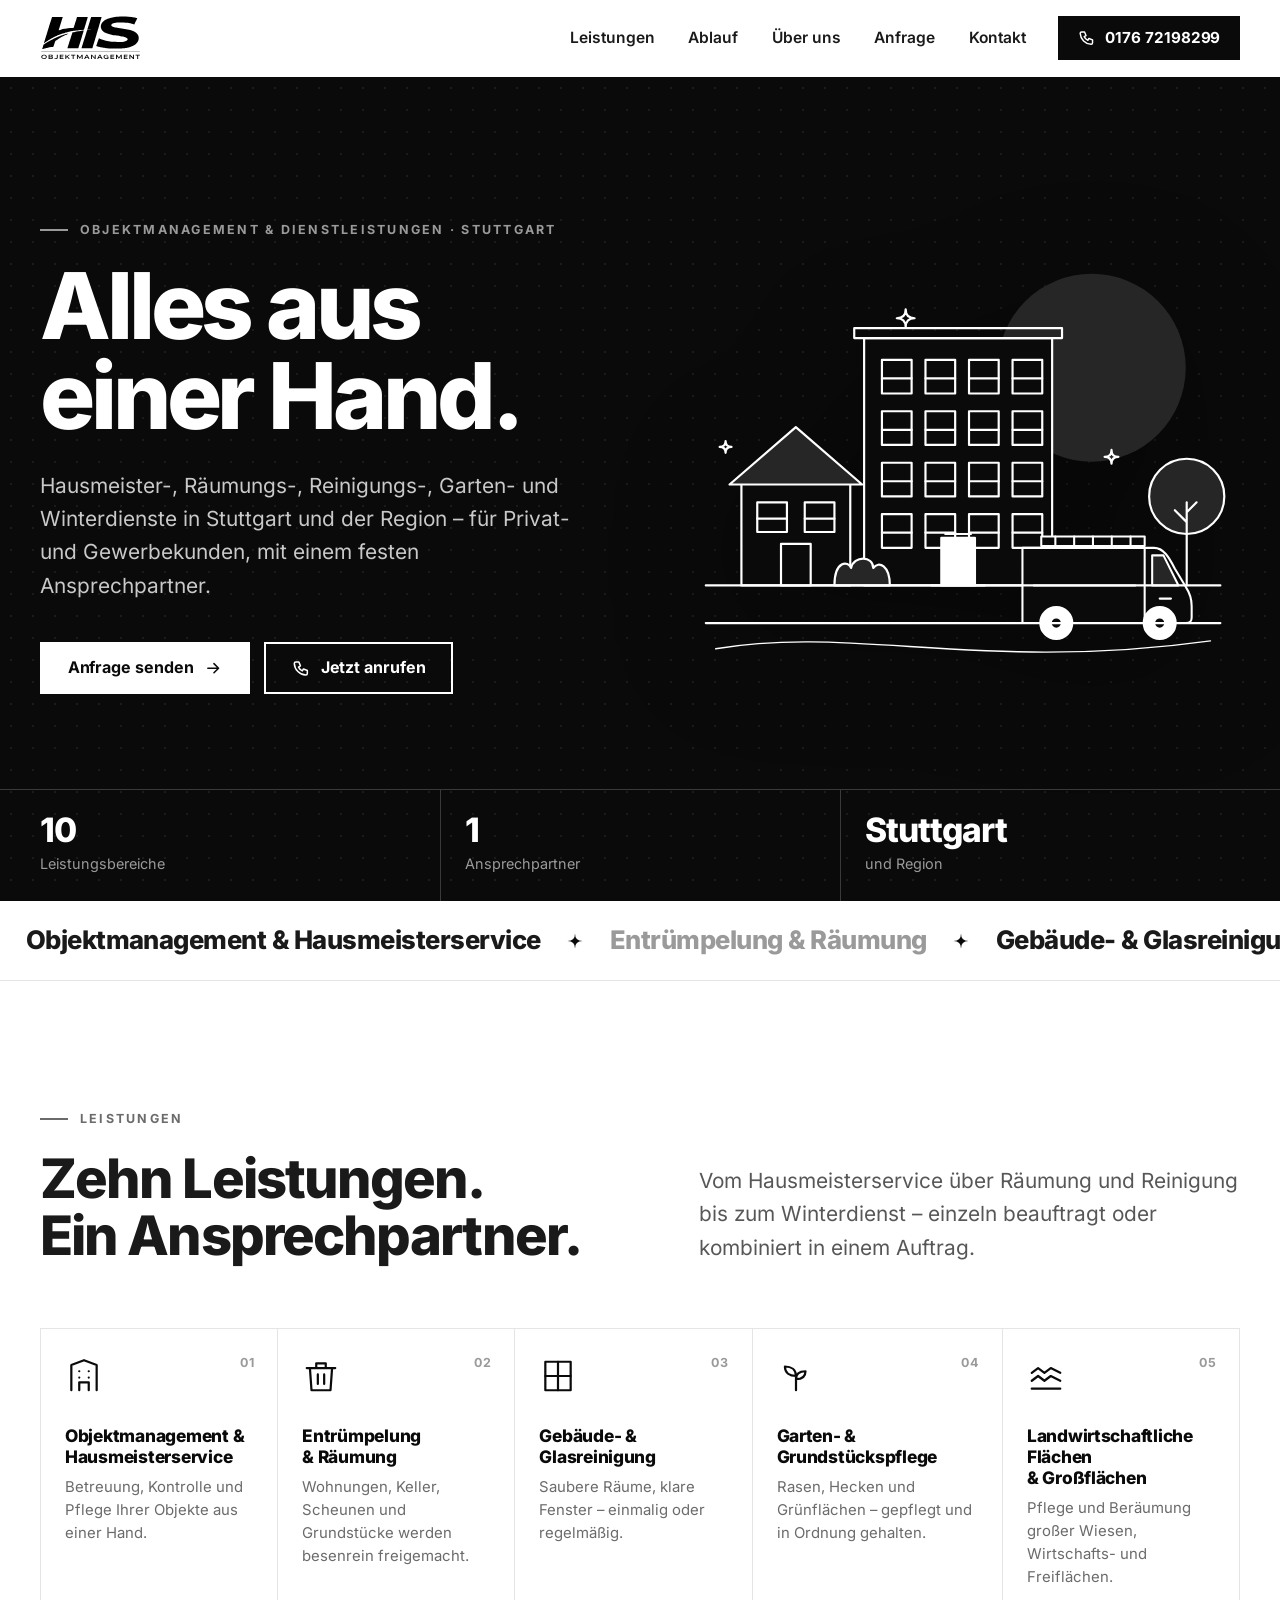
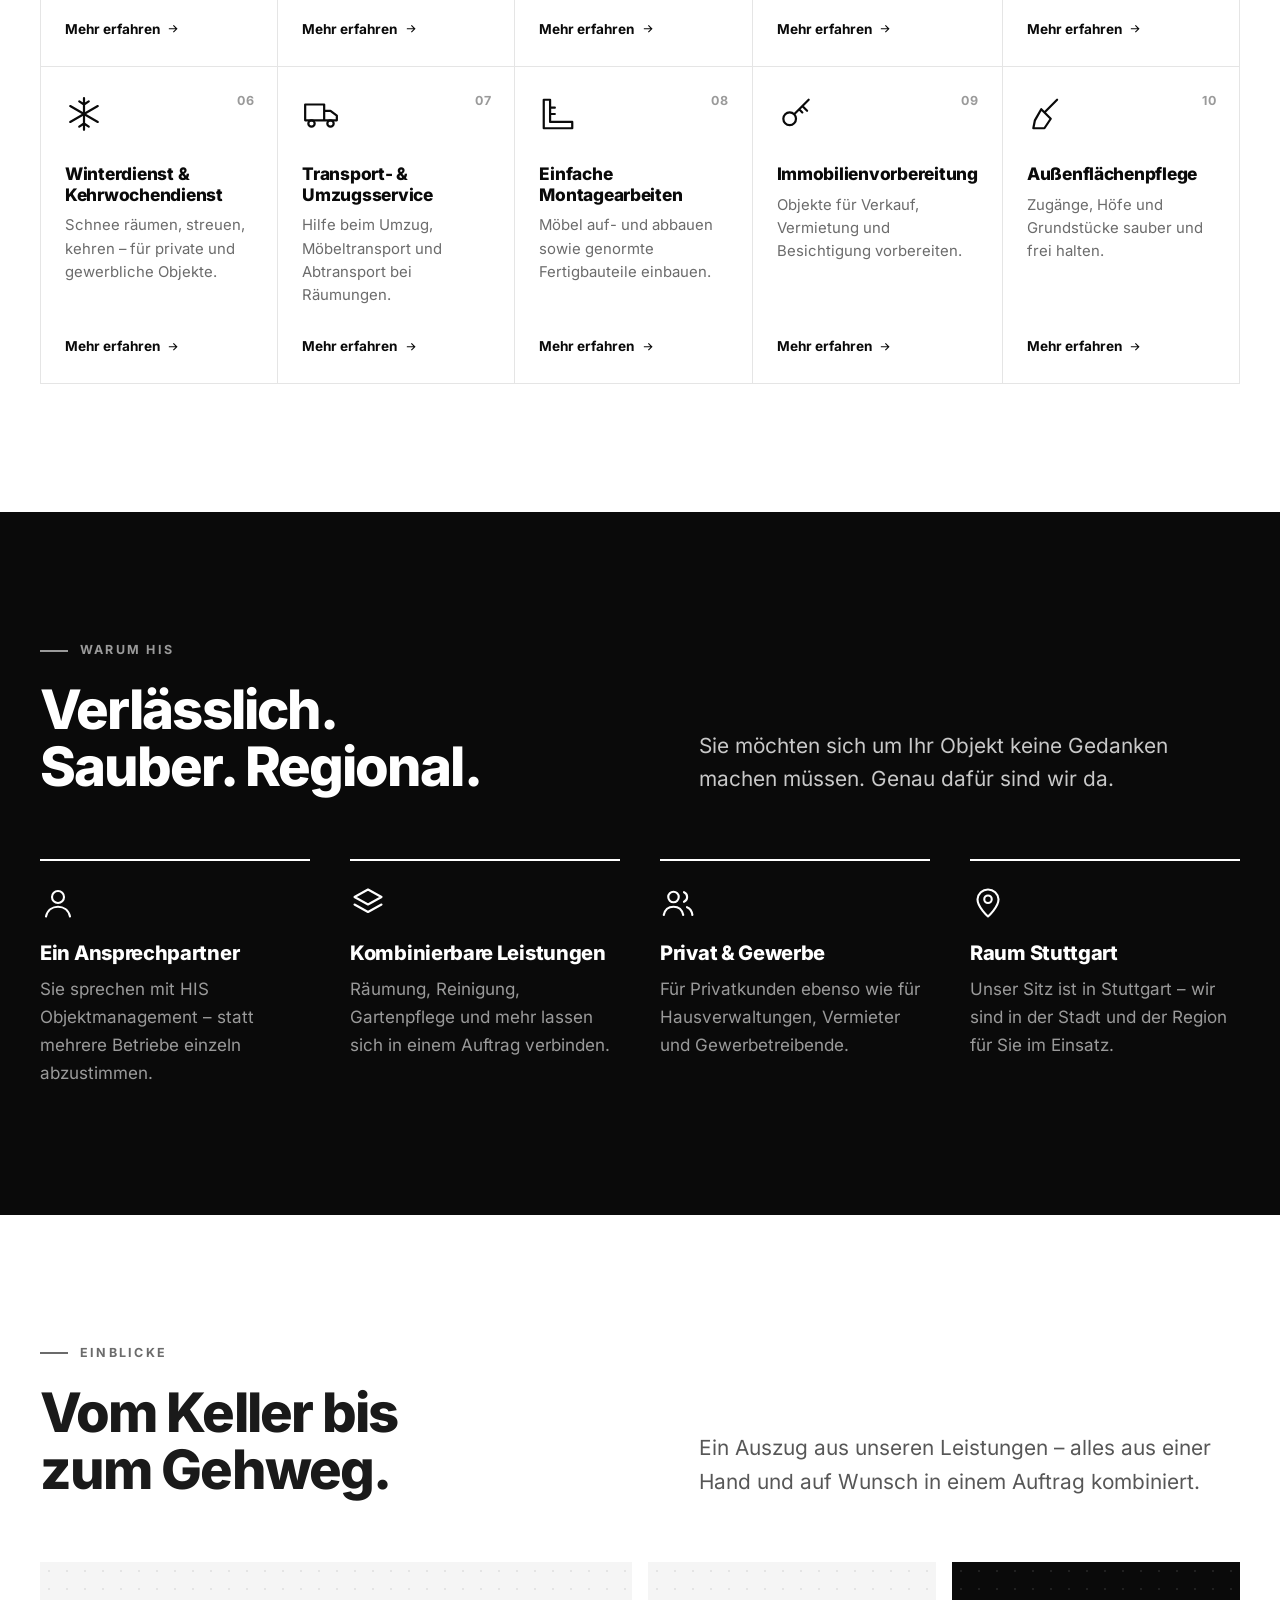
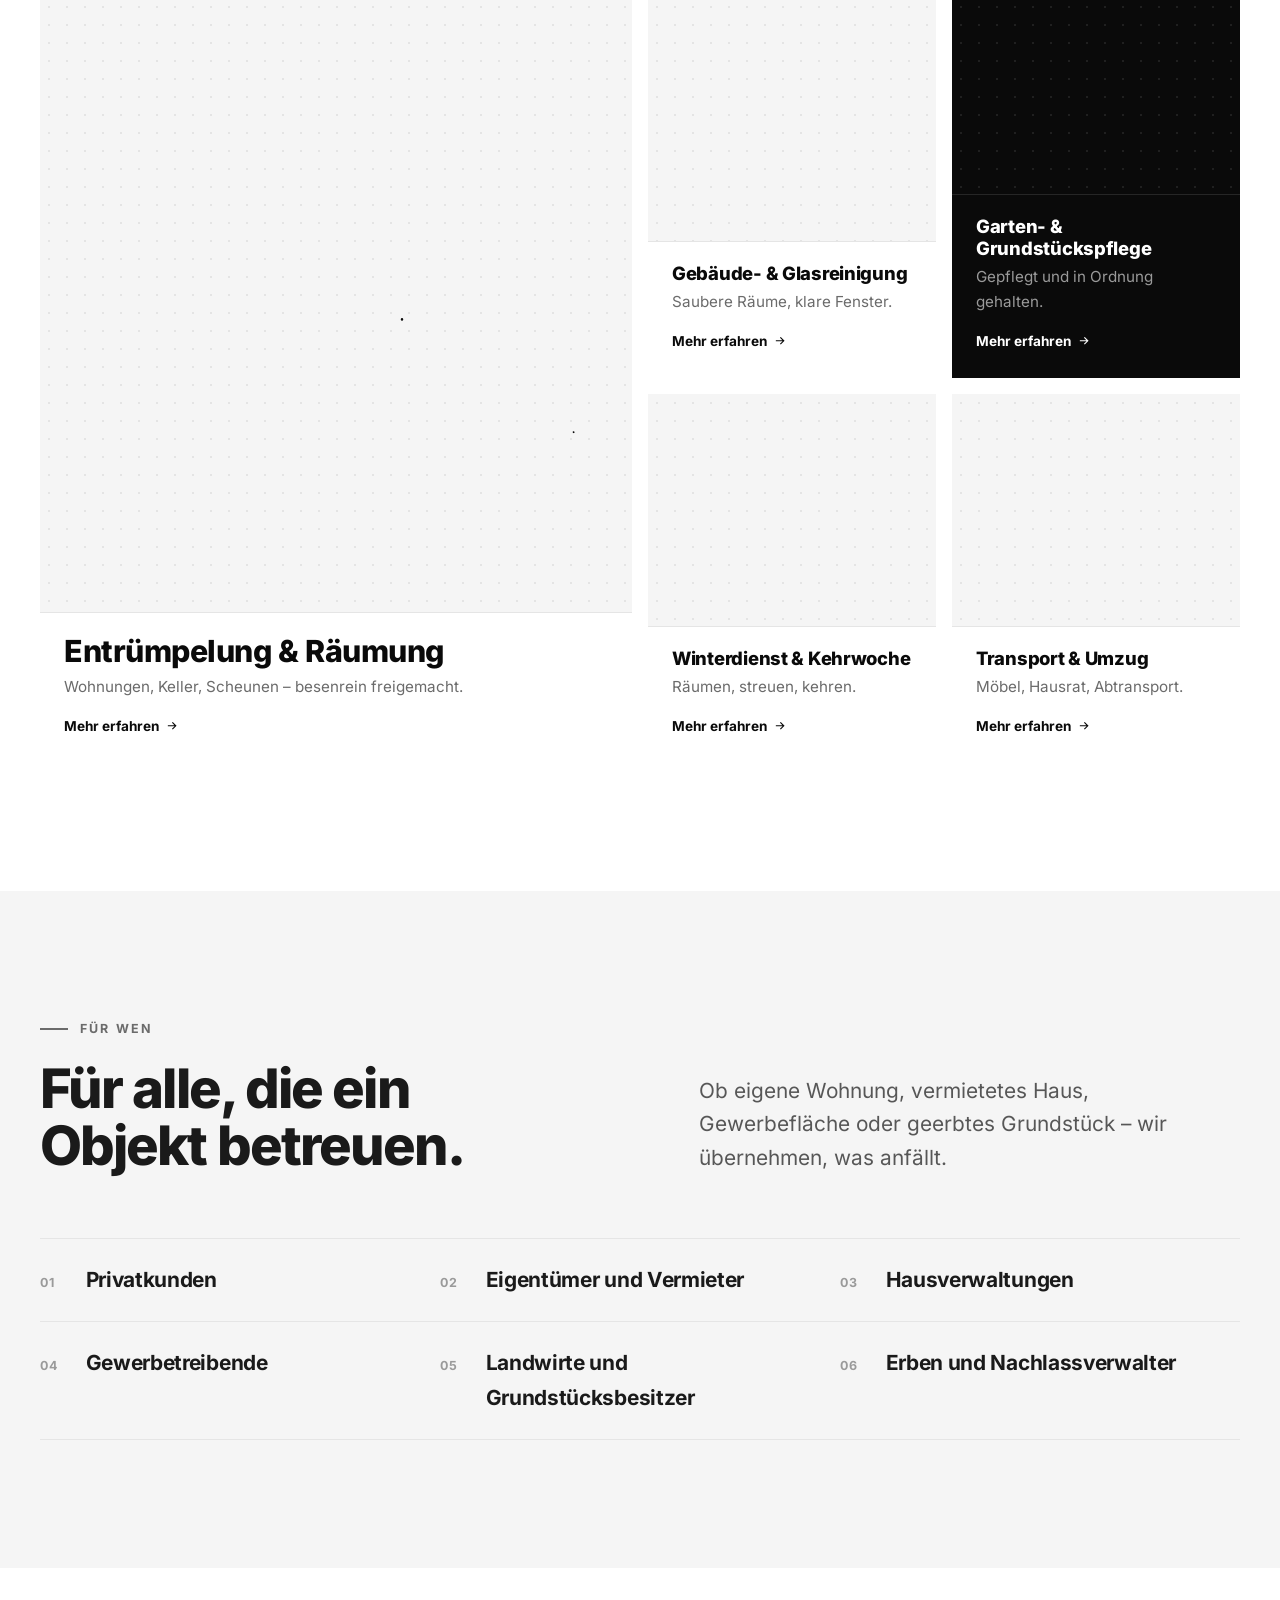
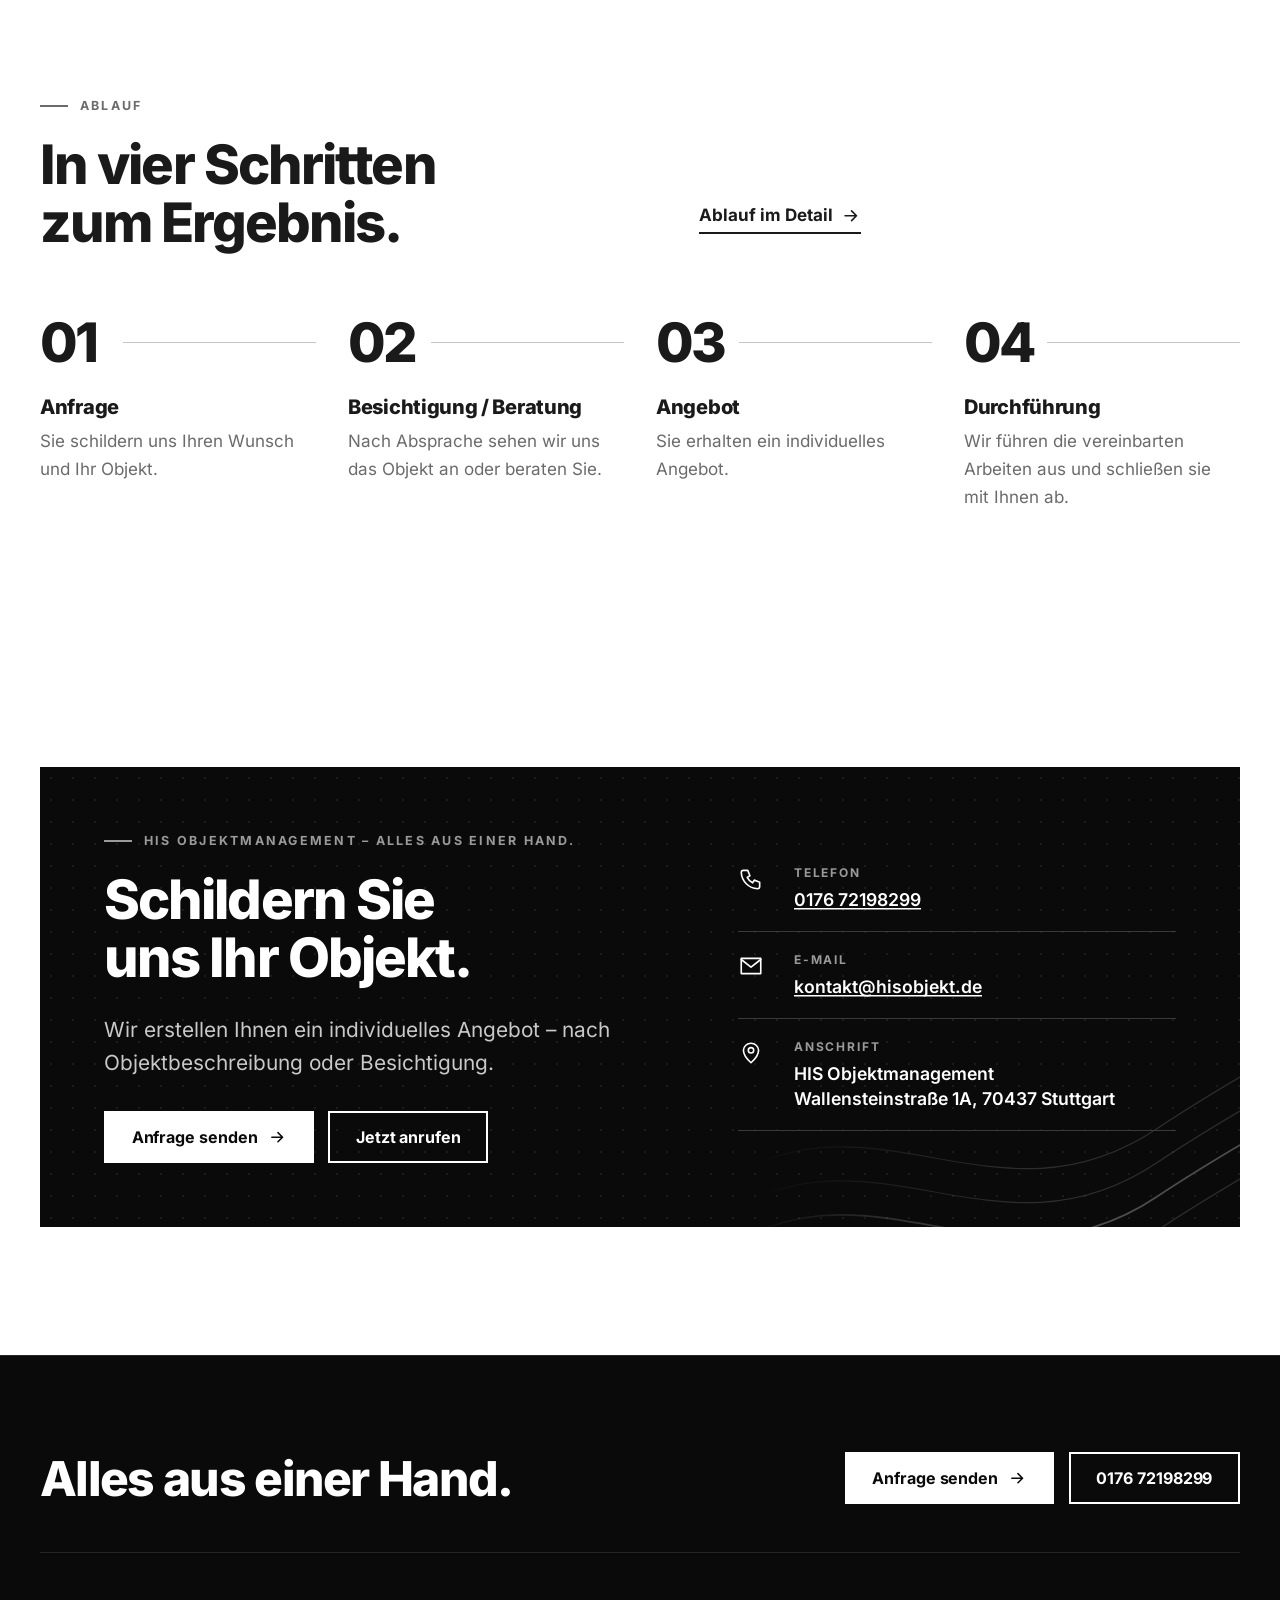
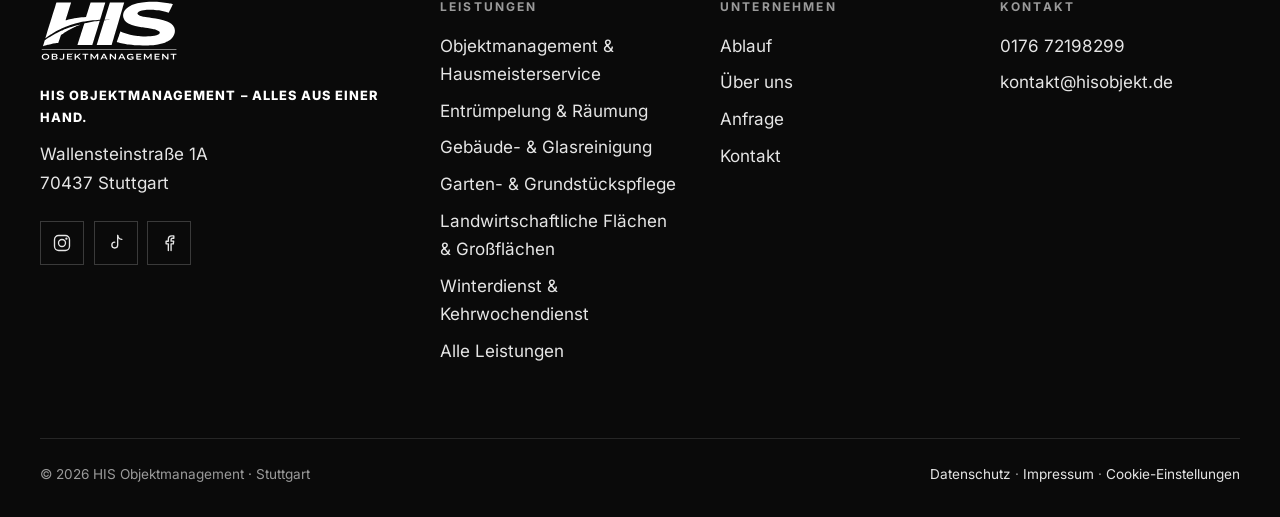
==== index.html @ 4bdbc482 "Facebook-Seite verlinkt Link auf https://www.facebook.com/61596001737027/ (ohne Tracking-Parameter) " ====
<!DOCTYPE html>
<html lang="de">
<head>
<meta charset="utf-8">
<!-- Cookiebot: Domain-Gruppen-ID aus dem Cookiebot-Konto eintragen und diesen Kommentar entfernen (muss das erste Skript im head bleiben).
<script id="Cookiebot" src="https://consent.cookiebot.com/uc.js" data-cbid="DOMAIN-GRUPPEN-ID" data-blockingmode="auto" type="text/javascript"></script>
-->
<meta name="viewport" content="width=device-width, initial-scale=1, viewport-fit=cover">
<title>HIS Objektmanagement Stuttgart – Hausmeister, Räumung, Reinigung | Alles aus einer Hand</title>
<meta name="description" content="HIS Objektmanagement in Stuttgart: Hausmeisterservice, Entrümpelung, Reinigung, Gartenpflege und Winterdienst – Alles aus einer Hand. Jetzt anfragen: 0176 72198299.">
<link rel="canonical" href="https://hisobjekt.de/">
<link rel="preload" href="assets/fonts/inter-latin-wght.woff2" as="font" type="font/woff2" crossorigin>
<link rel="icon" href="assets/HIS-logo-schwarz.svg" type="image/svg+xml">
<link rel="apple-touch-icon" href="assets/og-image.png">
<meta property="og:type" content="website">
<meta property="og:locale" content="de_DE">
<meta property="og:site_name" content="HIS Objektmanagement">
<meta property="og:title" content="HIS Objektmanagement Stuttgart – Hausmeister, Räumung, Reinigung | Alles aus einer Hand">
<meta property="og:description" content="HIS Objektmanagement in Stuttgart: Hausmeisterservice, Entrümpelung, Reinigung, Gartenpflege und Winterdienst – Alles aus einer Hand. Jetzt anfragen: 0176 72198299.">
<meta property="og:url" content="https://hisobjekt.de/">
<meta property="og:image" content="https://hisobjekt.de/assets/og-image.png">
<meta property="og:image:width" content="1200">
<meta property="og:image:height" content="630">
<meta property="og:image:alt" content="Logo HIS Objektmanagement">
<meta name="twitter:card" content="summary_large_image">
<meta name="theme-color" content="#0A0A0A">
<meta name="format-detection" content="telephone=no">
<link rel="stylesheet" href="style.css">
<script>document.documentElement.classList.add('js');</script>
<script type="application/ld+json">[{"@context": "https://schema.org", "@type": "HomeAndConstructionBusiness", "@id": "https://hisobjekt.de/#business", "name": "HIS Objektmanagement", "slogan": "Alles aus einer Hand.", "url": "https://hisobjekt.de/", "logo": "https://hisobjekt.de/assets/HIS-logo-schwarz.svg", "image": "https://hisobjekt.de/assets/og-image.png", "telephone": "+49 176 72198299", "email": "kontakt@hisobjekt.de", "address": {"@type": "PostalAddress", "streetAddress": "Wallensteinstraße 1A", "postalCode": "70437", "addressLocality": "Stuttgart", "addressRegion": "Baden-Württemberg", "addressCountry": "DE"}, "areaServed": [{"@type": "City", "name": "Stuttgart"}, {"@type": "AdministrativeArea", "name": "Region Stuttgart"}], "description": "Objektmanagement, Hausmeister-, Räumungs-, Reinigungs-, Garten- und Winterdienste im Raum Stuttgart.", "knowsAbout": ["Objektmanagement & Hausmeisterservice", "Entrümpelung & Räumung", "Gebäude- & Glasreinigung", "Garten- & Grundstückspflege", "Landwirtschaftliche Flächen & Großflächen", "Winterdienst & Kehrwochendienst", "Transport- & Umzugsservice", "Einfache Montagearbeiten", "Immobilienvorbereitung", "Außenflächenpflege"], "sameAs": ["https://www.instagram.com/his.objekt/", "https://www.tiktok.com/@his.objektmanagement", "https://www.facebook.com/61596001737027/"], "hasOfferCatalog": {"@type": "OfferCatalog", "name": "Leistungen", "itemListElement": [{"@type": "Offer", "itemOffered": {"@type": "Service", "name": "Objektmanagement & Hausmeisterservice", "description": "HIS Objektmanagement kümmert sich um die laufende Betreuung Ihrer Immobilie. Dazu gehören regelmäßige Kontrollen, die Pflege gemeinsam genutzter Flächen und einfache Hausmeistertätigkeiten. Umfang und Rhythmus stimmen wir individuell mit Ihnen ab.", "areaServed": "Stuttgart", "url": "https://hisobjekt.de/leistungen.html#objektmanagement"}}, {"@type": "Offer", "itemOffered": {"@type": "Service", "name": "Entrümpelung & Räumung", "description": "Ob Haushaltsauflösung, Kellerräumung oder Gewerbefläche: Wir räumen Ihre Räume und Flächen und kümmern uns um Ausräumen, Abbau und Abtransport. Das ist besonders hilfreich bei Erbfällen, Mieterwechseln oder Objektverkäufen.", "areaServed": "Stuttgart", "url": "https://hisobjekt.de/leistungen.html#entruempelung"}}, {"@type": "Offer", "itemOffered": {"@type": "Service", "name": "Gebäude- & Glasreinigung", "description": "Wir reinigen Wohnungen, Häuser, Büros und Gewerbeflächen, auf Wunsch regelmäßig als Unterhaltsreinigung. Auch Fenster- und Glasflächen sowie die Reinigung nach Entrümpelungsarbeiten gehören dazu.", "areaServed": "Stuttgart", "url": "https://hisobjekt.de/leistungen.html#reinigung"}}, {"@type": "Offer", "itemOffered": {"@type": "Service", "name": "Garten- & Grundstückspflege", "description": "Wir pflegen Gärten, Höfe und Grundstücke, von der regelmäßigen Rasenpflege bis zur Instandsetzung verwilderter Flächen. So bleibt Ihr Grundstück ordentlich und nutzbar.", "areaServed": "Stuttgart", "url": "https://hisobjekt.de/leistungen.html#garten"}}, {"@type": "Offer", "itemOffered": {"@type": "Service", "name": "Landwirtschaftliche Flächen & Großflächen", "description": "Für Landwirte und Grundstücksbesitzer übernehmen wir die Pflege größerer Flächen. Dazu zählen Wiesen und Freiflächen ebenso wie Wirtschaftsflächen, Zufahrten und Nebenflächen.", "areaServed": "Stuttgart", "url": "https://hisobjekt.de/leistungen.html#landwirtschaft"}}, {"@type": "Offer", "itemOffered": {"@type": "Service", "name": "Winterdienst & Kehrwochendienst", "description": "Wir halten Gehwege, Zugänge und Hofflächen in der kalten Jahreszeit begehbar und übernehmen auch den Kehrwochendienst. Der Winterdienst steht privaten wie gewerblichen Objekten offen.", "areaServed": "Stuttgart", "url": "https://hisobjekt.de/leistungen.html#winterdienst"}}, {"@type": "Offer", "itemOffered": {"@type": "Service", "name": "Transport- & Umzugsservice", "description": "Wir unterstützen Sie bei privaten Umzügen und transportieren Möbel und Hausrat. Auch der Abtransport im Rahmen von Räumungsarbeiten ist möglich.", "areaServed": "Stuttgart", "url": "https://hisobjekt.de/leistungen.html#transport"}}, {"@type": "Offer", "itemOffered": {"@type": "Service", "name": "Einfache Montagearbeiten", "description": "Wir übernehmen einfache Montage- und Demontagearbeiten, etwa an Möbeln, Regalen und Küchen. Arbeiten mit Elektro- und Wasseranschlüssen gehören nicht zu unserem Leistungsumfang.", "areaServed": "Stuttgart", "url": "https://hisobjekt.de/leistungen.html#montage"}}, {"@type": "Offer", "itemOffered": {"@type": "Service", "name": "Immobilienvorbereitung", "description": "Bevor eine Immobilie verkauft oder vermietet wird, bereiten wir sie vor: Wir räumen, reinigen und bringen Innen- und Außenbereiche in einen präsentablen Zustand.", "areaServed": "Stuttgart", "url": "https://hisobjekt.de/leistungen.html#immobilienvorbereitung"}}, {"@type": "Offer", "itemOffered": {"@type": "Service", "name": "Außenflächenpflege", "description": "Wir halten zugängliche Außenflächen sauber und begehbar. Dazu gehören die Entfernung von Laub und losem Schmutz sowie die Pflege und Ordnung Ihres Grundstücks.", "areaServed": "Stuttgart", "url": "https://hisobjekt.de/leistungen.html#aussenflaechen"}}]}}]</script>
</head>
<body>
<a class="skip-link" href="#main">Zum Inhalt springen</a>
<header class="site-header">
  <div class="wrap header-inner">
    <a class="logo" href="index.html" aria-label="HIS Objektmanagement – zur Startseite"><img src="assets/HIS-logo-schwarz.svg" width="1899" height="828" alt="HIS Objektmanagement"></a>
    <nav class="nav" id="site-nav" aria-label="Hauptnavigation">
      <ul class="nav-list"><li><a href="leistungen.html">Leistungen</a></li><li><a href="ablauf.html">Ablauf</a></li><li><a href="ueber-uns.html">Über uns</a></li><li><a href="anfrage.html">Anfrage</a></li><li><a href="kontakt.html">Kontakt</a></li></ul>
      <div class="nav-extra"><a class="btn" href="tel:+4917672198299"><svg class="" viewBox="0 0 24 24" aria-hidden="true" focusable="false"><path d="M5 4h4l2 5-2.5 1.5a11 11 0 005 5L15 13l5 2v4a2 2 0 01-2 2A16 16 0 013 6a2 2 0 012-2z"/></svg>0176 72198299</a><a class="btn btn-outline" href="mailto:kontakt@hisobjekt.de">kontakt@hisobjekt.de</a></div>
    </nav>
    <div class="header-cta">
      <a class="btn btn-sm" href="tel:+4917672198299" aria-label="Anrufen: 0176 72198299"><svg class="" viewBox="0 0 24 24" aria-hidden="true" focusable="false"><path d="M5 4h4l2 5-2.5 1.5a11 11 0 005 5L15 13l5 2v4a2 2 0 01-2 2A16 16 0 013 6a2 2 0 012-2z"/></svg>0176 72198299</a>
      <button class="nav-toggle" type="button" aria-expanded="false" aria-controls="site-nav" aria-label="Menü öffnen"><span></span></button>
    </div>
  </div>
</header>
<main id="main">
<section class="hero dark" aria-labelledby="hero-h">
  <svg class="hero-art" viewBox="0 0 800 560" aria-hidden="true" focusable="false">
<path class="draw" pathLength="1" style="--d:0s" d="M0 470 C 170 380, 310 540, 490 420 S 740 300, 800 160"/>
<path class="draw strong" pathLength="1" style="--d:.2s" d="M0 430 C 170 340, 310 500, 490 380 S 740 260, 800 120"/>
<path class="draw" pathLength="1" style="--d:.4s" d="M0 390 C 170 300, 310 460, 490 340 S 740 220, 800 80"/>
<path class="draw" pathLength="1" style="--d:.6s" d="M0 350 C 170 260, 310 420, 490 300 S 740 180, 800 40"/>
</svg>
  <div class="hero-body">
    <div class="wrap hero-grid">
     <div>
      <p class="eyebrow">Objektmanagement &amp; Dienstleistungen · Stuttgart</p>
      <h1 id="hero-h">Alles aus einer Hand.</h1>
      <p class="lead">Hausmeister-, Räumungs-, Reinigungs-, Garten- und Winterdienste in Stuttgart und der Region – für Privat- und Gewerbekunden, mit einem festen Ansprechpartner.</p>
      <div class="btn-row"><a class="btn" href="anfrage.html">Anfrage senden <svg class="arrow" viewBox="0 0 24 24" aria-hidden="true" focusable="false"><path d="M5 12h14M13 6l6 6-6 6"/></svg></a><a class="btn btn-outline" href="tel:+4917672198299"><svg class="" viewBox="0 0 24 24" aria-hidden="true" focusable="false"><path d="M5 4h4l2 5-2.5 1.5a11 11 0 005 5L15 13l5 2v4a2 2 0 01-2 2A16 16 0 013 6a2 2 0 012-2z"/></svg>Jetzt anrufen</a></div>
     </div>
     <div class="hero-illu illu-anim"><svg class="illu" viewBox="0 0 560 420" role="img" aria-label="Illustration: Wohnhaus, Einfamilienhaus, Baum und Transporter" focusable="false"><circle pathLength="1" class="f1" cx="410" cy="120" r="95"/><rect pathLength="1" class="f2 s" x="180" y="90" width="190" height="250"/><path pathLength="1" class="s" d="M170 90 H380 M170 90 V80 H380 V90"/><rect pathLength="1" class="f2 s" x="198" y="112" width="30" height="34"/><path pathLength="1" class="s" d="M198 130.7 H228"/><rect pathLength="1" class="f2 s" x="242" y="112" width="30" height="34"/><path pathLength="1" class="s" d="M242 130.7 H272"/><rect pathLength="1" class="f2 s" x="286" y="112" width="30" height="34"/><path pathLength="1" class="s" d="M286 130.7 H316"/><rect pathLength="1" class="f2 s" x="330" y="112" width="30" height="34"/><path pathLength="1" class="s" d="M330 130.7 H360"/><rect pathLength="1" class="f2 s" x="198" y="164" width="30" height="34"/><path pathLength="1" class="s" d="M198 182.7 H228"/><rect pathLength="1" class="f2 s" x="242" y="164" width="30" height="34"/><path pathLength="1" class="s" d="M242 182.7 H272"/><rect pathLength="1" class="f2 s" x="286" y="164" width="30" height="34"/><path pathLength="1" class="s" d="M286 182.7 H316"/><rect pathLength="1" class="f2 s" x="330" y="164" width="30" height="34"/><path pathLength="1" class="s" d="M330 182.7 H360"/><rect pathLength="1" class="f2 s" x="198" y="216" width="30" height="34"/><path pathLength="1" class="s" d="M198 234.7 H228"/><rect pathLength="1" class="f2 s" x="242" y="216" width="30" height="34"/><path pathLength="1" class="s" d="M242 234.7 H272"/><rect pathLength="1" class="f2 s" x="286" y="216" width="30" height="34"/><path pathLength="1" class="s" d="M286 234.7 H316"/><rect pathLength="1" class="f2 s" x="330" y="216" width="30" height="34"/><path pathLength="1" class="s" d="M330 234.7 H360"/><rect pathLength="1" class="f2 s" x="198" y="268" width="30" height="34"/><path pathLength="1" class="s" d="M198 286.7 H228"/><rect pathLength="1" class="f2 s" x="242" y="268" width="30" height="34"/><path pathLength="1" class="s" d="M242 286.7 H272"/><rect pathLength="1" class="f2 s" x="286" y="268" width="30" height="34"/><path pathLength="1" class="s" d="M286 286.7 H316"/><rect pathLength="1" class="f2 s" x="330" y="268" width="30" height="34"/><path pathLength="1" class="s" d="M330 286.7 H360"/><rect pathLength="1" class="f3 s" x="258" y="292" width="34" height="48"/><path pathLength="1" class="s" d="M248 340 h54 M262 288 h26"/><rect pathLength="1" class="f2 s" x="56" y="232" width="110" height="108"/><path pathLength="1" class="f1 s" d="M44 238 L111 180 L178 238 Z"/><rect pathLength="1" class="f2 s" x="72" y="256" width="30" height="30"/><path pathLength="1" class="s" d="M72 272.5 H102"/><rect pathLength="1" class="f2 s" x="120" y="256" width="30" height="30"/><path pathLength="1" class="s" d="M120 272.5 H150"/><rect pathLength="1" class="f2 s" x="96" y="298" width="30" height="42"/><circle pathLength="1" class="f1 s" cx="506" cy="250" r="38"/><path pathLength="1" class="s" d="M506 340 V256 M506 276 l-12 -12 M506 266 l10 -10"/><path pathLength="1" class="f1 s" d="M150 340 c0 -25.2 14.0 -25.2 16.8 -17.639999999999997 c2.8000000000000003 -12.6 22.400000000000002 -12.6 22.400000000000002 0 c5.6000000000000005 -7.56 16.8 -2.52 16.8 17.639999999999997 Z"/><path pathLength="1" class="f1 s" d="M380 340 c0 -19.8 11.0 -19.8 13.2 -13.86 c2.2 -9.9 17.6 -9.9 17.6 0 c4.4 -5.94 13.2 -1.9800000000000002 13.2 13.86 Z"/><g transform="translate(340 378) scale(0.95)"><rect pathLength="1" class="f2 s" x="20" y="-92" width="110" height="10"/><path pathLength="1" class="s" d="M35 -92 v10 M55 -92 v10 M75 -92 v10 M95 -92 v10 M115 -92 v10 M40 -82 v-0"/><path pathLength="1" class="f2 s" d="M0 -80 H130 L140 -80 C150 -80 156 -70 162 -58 L174 -38 C178 -32 180 -26 180 -18 V-6 C180 -2 178 0 174 0 H0 Z"/><path pathLength="1" class="f1 s" d="M138 -72 H150 L166 -40 H138 Z"/><path pathLength="1" class="s" d="M130 -80 V0 M12 -40 H120 M146 -26 h12"/><circle pathLength="1" class="f3 s" cx="36" cy="0" r="17"/><circle pathLength="1" class="f2 s" cx="36" cy="0" r="6"/><circle pathLength="1" class="f3 s" cx="146" cy="0" r="17"/><circle pathLength="1" class="f2 s" cx="146" cy="0" r="6"/></g><path pathLength="1" class="s" d="M20 340 H540"/><path pathLength="1" class="s" d="M20 378 H540"/><path pathLength="1" class="s thin" d="M30 404 C170 380 300 428 530 396"/><path pathLength="1" class="s tw" d="M222 61 Q222 70 231 70 Q222 70 222 79 Q222 70 213 70 Q222 70 222 61 Z"/><path pathLength="1" class="s tw" d="M430 203 Q430 210 437 210 Q430 210 430 217 Q430 210 423 210 Q430 210 430 203 Z"/><path pathLength="1" class="s tw" d="M40 194 Q40 200 46 200 Q40 200 40 206 Q40 200 34 200 Q40 200 40 194 Z"/></svg></div>
    </div>
  </div>
  <div class="hero-facts">
    <div class="wrap"><ul>
      <li><strong data-count="10">10</strong><span>Leistungsbereiche</span></li>
      <li><strong>1</strong><span>Ansprechpartner</span></li>
      <li><strong>Stuttgart</strong><span>und Region</span></li>
    </ul></div>
  </div>
</section>

<div class="marquee" aria-hidden="true"><div class="marquee-track"><span><span class="m-item">Objektmanagement &amp; Hausmeisterservice</span><svg class="m-star" viewBox="-12 -12 24 24"><path d="M0 -10 Q0 0 10 0 Q0 0 0 10 Q0 0 -10 0 Q0 0 0 -10 Z"/></svg><span class="m-item">Entrümpelung &amp; Räumung</span><svg class="m-star" viewBox="-12 -12 24 24"><path d="M0 -10 Q0 0 10 0 Q0 0 0 10 Q0 0 -10 0 Q0 0 0 -10 Z"/></svg><span class="m-item">Gebäude- &amp; Glasreinigung</span><svg class="m-star" viewBox="-12 -12 24 24"><path d="M0 -10 Q0 0 10 0 Q0 0 0 10 Q0 0 -10 0 Q0 0 0 -10 Z"/></svg><span class="m-item">Garten- &amp; Grundstückspflege</span><svg class="m-star" viewBox="-12 -12 24 24"><path d="M0 -10 Q0 0 10 0 Q0 0 0 10 Q0 0 -10 0 Q0 0 0 -10 Z"/></svg><span class="m-item">Landwirtschaftliche Flächen &amp; Großflächen</span><svg class="m-star" viewBox="-12 -12 24 24"><path d="M0 -10 Q0 0 10 0 Q0 0 0 10 Q0 0 -10 0 Q0 0 0 -10 Z"/></svg><span class="m-item">Winterdienst &amp; Kehrwochendienst</span><svg class="m-star" viewBox="-12 -12 24 24"><path d="M0 -10 Q0 0 10 0 Q0 0 0 10 Q0 0 -10 0 Q0 0 0 -10 Z"/></svg><span class="m-item">Transport- &amp; Umzugsservice</span><svg class="m-star" viewBox="-12 -12 24 24"><path d="M0 -10 Q0 0 10 0 Q0 0 0 10 Q0 0 -10 0 Q0 0 0 -10 Z"/></svg><span class="m-item">Einfache Montagearbeiten</span><svg class="m-star" viewBox="-12 -12 24 24"><path d="M0 -10 Q0 0 10 0 Q0 0 0 10 Q0 0 -10 0 Q0 0 0 -10 Z"/></svg><span class="m-item">Immobilienvorbereitung</span><svg class="m-star" viewBox="-12 -12 24 24"><path d="M0 -10 Q0 0 10 0 Q0 0 0 10 Q0 0 -10 0 Q0 0 0 -10 Z"/></svg><span class="m-item">Außenflächenpflege</span><svg class="m-star" viewBox="-12 -12 24 24"><path d="M0 -10 Q0 0 10 0 Q0 0 0 10 Q0 0 -10 0 Q0 0 0 -10 Z"/></svg></span><span><span class="m-item">Objektmanagement &amp; Hausmeisterservice</span><svg class="m-star" viewBox="-12 -12 24 24"><path d="M0 -10 Q0 0 10 0 Q0 0 0 10 Q0 0 -10 0 Q0 0 0 -10 Z"/></svg><span class="m-item">Entrümpelung &amp; Räumung</span><svg class="m-star" viewBox="-12 -12 24 24"><path d="M0 -10 Q0 0 10 0 Q0 0 0 10 Q0 0 -10 0 Q0 0 0 -10 Z"/></svg><span class="m-item">Gebäude- &amp; Glasreinigung</span><svg class="m-star" viewBox="-12 -12 24 24"><path d="M0 -10 Q0 0 10 0 Q0 0 0 10 Q0 0 -10 0 Q0 0 0 -10 Z"/></svg><span class="m-item">Garten- &amp; Grundstückspflege</span><svg class="m-star" viewBox="-12 -12 24 24"><path d="M0 -10 Q0 0 10 0 Q0 0 0 10 Q0 0 -10 0 Q0 0 0 -10 Z"/></svg><span class="m-item">Landwirtschaftliche Flächen &amp; Großflächen</span><svg class="m-star" viewBox="-12 -12 24 24"><path d="M0 -10 Q0 0 10 0 Q0 0 0 10 Q0 0 -10 0 Q0 0 0 -10 Z"/></svg><span class="m-item">Winterdienst &amp; Kehrwochendienst</span><svg class="m-star" viewBox="-12 -12 24 24"><path d="M0 -10 Q0 0 10 0 Q0 0 0 10 Q0 0 -10 0 Q0 0 0 -10 Z"/></svg><span class="m-item">Transport- &amp; Umzugsservice</span><svg class="m-star" viewBox="-12 -12 24 24"><path d="M0 -10 Q0 0 10 0 Q0 0 0 10 Q0 0 -10 0 Q0 0 0 -10 Z"/></svg><span class="m-item">Einfache Montagearbeiten</span><svg class="m-star" viewBox="-12 -12 24 24"><path d="M0 -10 Q0 0 10 0 Q0 0 0 10 Q0 0 -10 0 Q0 0 0 -10 Z"/></svg><span class="m-item">Immobilienvorbereitung</span><svg class="m-star" viewBox="-12 -12 24 24"><path d="M0 -10 Q0 0 10 0 Q0 0 0 10 Q0 0 -10 0 Q0 0 0 -10 Z"/></svg><span class="m-item">Außenflächenpflege</span><svg class="m-star" viewBox="-12 -12 24 24"><path d="M0 -10 Q0 0 10 0 Q0 0 0 10 Q0 0 -10 0 Q0 0 0 -10 Z"/></svg></span></div></div>

<section class="section" aria-labelledby="leist-h">
  <div class="wrap">
    <div class="section-head split-head reveal">
      <div><p class="eyebrow">Leistungen</p><h2 id="leist-h">Zehn Leistungen. Ein Ansprechpartner.</h2></div>
      <p class="lead">Vom Hausmeisterservice über Räumung und Reinigung bis zum Winterdienst – einzeln beauftragt oder kombiniert in einem Auftrag.</p>
    </div>
    <div class="tiles"><a class="tile reveal" href="leistungen.html#objektmanagement"><svg class="icon" viewBox="0 0 24 24" aria-hidden="true"><path pathLength="1" d="M4 21V5l8-3 8 3v16M9 21v-5h6v5M9 9h.01M15 9h.01M9 13h.01M15 13h.01"/></svg><span class="num">01</span><h3>Objektmanagement &amp; Hausmeisterservice</h3><p>Betreuung, Kontrolle und Pflege Ihrer Objekte aus einer Hand.</p><span class="more" aria-hidden="true">Mehr erfahren <svg class="" viewBox="0 0 24 24" aria-hidden="true" focusable="false"><path d="M5 12h14M13 6l6 6-6 6"/></svg></span></a><a class="tile reveal" href="leistungen.html#entruempelung"><svg class="icon" viewBox="0 0 24 24" aria-hidden="true"><path pathLength="1" d="M3 7h18M5 7l1 14h12l1-14M9 7V4h6v3M10 11v6M14 11v6"/></svg><span class="num">02</span><h3>Entrümpelung &amp; Räumung</h3><p>Wohnungen, Keller, Scheunen und Grundstücke werden besenrein freigemacht.</p><span class="more" aria-hidden="true">Mehr erfahren <svg class="" viewBox="0 0 24 24" aria-hidden="true" focusable="false"><path d="M5 12h14M13 6l6 6-6 6"/></svg></span></a><a class="tile reveal" href="leistungen.html#reinigung"><svg class="icon" viewBox="0 0 24 24" aria-hidden="true"><rect pathLength="1" x="4" y="3" width="16" height="18"/><path pathLength="1" d="M4 12h16M12 3v18"/></svg><span class="num">03</span><h3>Gebäude- &amp; Glasreinigung</h3><p>Saubere Räume, klare Fenster – einmalig oder regelmäßig.</p><span class="more" aria-hidden="true">Mehr erfahren <svg class="" viewBox="0 0 24 24" aria-hidden="true" focusable="false"><path d="M5 12h14M13 6l6 6-6 6"/></svg></span></a><a class="tile reveal" href="leistungen.html#garten"><svg class="icon" viewBox="0 0 24 24" aria-hidden="true"><path pathLength="1" d="M12 21v-9M12 12c0-4-3-6-7-6 0 4 3 6 7 6zM12 14c0-3 2-5 6-5 0 3-2 5-6 5z"/></svg><span class="num">04</span><h3>Garten- &amp; Grundstückspflege</h3><p>Rasen, Hecken und Grünflächen – gepflegt und in Ordnung gehalten.</p><span class="more" aria-hidden="true">Mehr erfahren <svg class="" viewBox="0 0 24 24" aria-hidden="true" focusable="false"><path d="M5 12h14M13 6l6 6-6 6"/></svg></span></a><a class="tile reveal" href="leistungen.html#landwirtschaft"><svg class="icon" viewBox="0 0 24 24" aria-hidden="true"><path pathLength="1" d="M3 20h18M3 15l4-3 4 3 4-3 6 3M3 10l4-3 4 3 4-3 6 3"/></svg><span class="num">05</span><h3>Landwirtschaftliche Flächen &amp; Großflächen</h3><p>Pflege und Beräumung großer Wiesen, Wirtschafts- und Freiflächen.</p><span class="more" aria-hidden="true">Mehr erfahren <svg class="" viewBox="0 0 24 24" aria-hidden="true" focusable="false"><path d="M5 12h14M13 6l6 6-6 6"/></svg></span></a><a class="tile reveal" href="leistungen.html#winterdienst"><svg class="icon" viewBox="0 0 24 24" aria-hidden="true"><path pathLength="1" d="M12 2v20M3.3 7l17.4 10M3.3 17L20.7 7M9 4l3 2 3-2M9 20l3-2 3 2"/></svg><span class="num">06</span><h3>Winterdienst &amp; Kehrwochendienst</h3><p>Schnee räumen, streuen, kehren – für private und gewerbliche Objekte.</p><span class="more" aria-hidden="true">Mehr erfahren <svg class="" viewBox="0 0 24 24" aria-hidden="true" focusable="false"><path d="M5 12h14M13 6l6 6-6 6"/></svg></span></a><a class="tile reveal" href="leistungen.html#transport"><svg class="icon" viewBox="0 0 24 24" aria-hidden="true"><path pathLength="1" d="M2 6h12v10H2zM14 10h4l4 3v3h-8"/><circle pathLength="1" cx="6" cy="18" r="2"/><circle pathLength="1" cx="18" cy="18" r="2"/></svg><span class="num">07</span><h3>Transport- &amp; Umzugsservice</h3><p>Hilfe beim Umzug, Möbeltransport und Abtransport bei Räumungen.</p><span class="more" aria-hidden="true">Mehr erfahren <svg class="" viewBox="0 0 24 24" aria-hidden="true" focusable="false"><path d="M5 12h14M13 6l6 6-6 6"/></svg></span></a><a class="tile reveal" href="leistungen.html#montage"><svg class="icon" viewBox="0 0 24 24" aria-hidden="true"><path pathLength="1" d="M3 21V3h4v14h14v4zM7 8h3M7 12h3"/></svg><span class="num">08</span><h3>Einfache Montagearbeiten</h3><p>Möbel auf- und abbauen sowie genormte Fertigbauteile einbauen.</p><span class="more" aria-hidden="true">Mehr erfahren <svg class="" viewBox="0 0 24 24" aria-hidden="true" focusable="false"><path d="M5 12h14M13 6l6 6-6 6"/></svg></span></a><a class="tile reveal" href="leistungen.html#immobilienvorbereitung"><svg class="icon" viewBox="0 0 24 24" aria-hidden="true"><circle pathLength="1" cx="8" cy="15" r="4"/><path pathLength="1" d="M11 12l9-9M16 7l3 3M14 9l2 2"/></svg><span class="num">09</span><h3>Immobilienvorbereitung</h3><p>Objekte für Verkauf, Vermietung und Besichtigung vorbereiten.</p><span class="more" aria-hidden="true">Mehr erfahren <svg class="" viewBox="0 0 24 24" aria-hidden="true" focusable="false"><path d="M5 12h14M13 6l6 6-6 6"/></svg></span></a><a class="tile reveal" href="leistungen.html#aussenflaechen"><svg class="icon" viewBox="0 0 24 24" aria-hidden="true"><path pathLength="1" d="M19 3L11 11M9 9l6 6-4 6H4l1-5 4-7z"/></svg><span class="num">10</span><h3>Außenflächenpflege</h3><p>Zugänge, Höfe und Grundstücke sauber und frei halten.</p><span class="more" aria-hidden="true">Mehr erfahren <svg class="" viewBox="0 0 24 24" aria-hidden="true" focusable="false"><path d="M5 12h14M13 6l6 6-6 6"/></svg></span></a></div>
  </div>
</section>

<section class="section dark" aria-labelledby="warum-h">
  <div class="wrap">
    <div class="section-head split-head reveal">
      <div><p class="eyebrow">Warum HIS</p><h2 id="warum-h">Verlässlich. Sauber. Regional.</h2></div>
      <p class="lead">Sie möchten sich um Ihr Objekt keine Gedanken machen müssen. Genau dafür sind wir da.</p>
    </div>
    <div class="grid-4">
      <div class="arg reveal"><svg class="icon" viewBox="0 0 24 24" aria-hidden="true" focusable="false"><circle cx="12" cy="8" r="4"/><path d="M4 21c1-4.5 4.5-6.5 8-6.5s7 2 8 6.5"/></svg><h3>Ein Ansprechpartner</h3><p>Sie sprechen mit HIS Objektmanagement – statt mehrere Betriebe einzeln abzustimmen.</p></div>
      <div class="arg reveal"><svg class="icon" viewBox="0 0 24 24" aria-hidden="true" focusable="false"><path d="M12 3l9 5-9 5-9-5 9-5zM3 13l9 5 9-5"/></svg><h3>Kombinierbare Leistungen</h3><p>Räumung, Reinigung, Gartenpflege und mehr lassen sich in einem Auftrag verbinden.</p></div>
      <div class="arg reveal"><svg class="icon" viewBox="0 0 24 24" aria-hidden="true" focusable="false"><circle cx="9" cy="8" r="3.5"/><path d="M2.5 20c.8-3.8 3.5-5.5 6.5-5.5s5.7 1.7 6.5 5.5M16 4.8a3.5 3.5 0 010 6.4M18 14.8c2 .7 3.2 2.4 3.6 5.2"/></svg><h3>Privat &amp; Gewerbe</h3><p>Für Privatkunden ebenso wie für Hausverwaltungen, Vermieter und Gewerbetreibende.</p></div>
      <div class="arg reveal"><svg class="icon" viewBox="0 0 24 24" aria-hidden="true" focusable="false"><path d="M12 21s-7-6.2-7-11.5A7 7 0 0112 3a7 7 0 017 6.5C19 14.8 12 21 12 21z"/><circle cx="12" cy="9.5" r="2.5"/></svg><h3>Raum Stuttgart</h3><p>Unser Sitz ist in Stuttgart – wir sind in der Stadt und der Region für Sie im Einsatz.</p></div>
    </div>
  </div>
</section>

<section class="section" aria-labelledby="bento-h">
  <div class="wrap">
    <div class="section-head split-head reveal">
      <div><p class="eyebrow">Einblicke</p><h2 id="bento-h">Vom Keller bis zum Gehweg.</h2></div>
      <p class="lead">Ein Auszug aus unseren Leistungen – alles aus einer Hand und auf Wunsch in einem Auftrag kombiniert.</p>
    </div>
    <div class="bento"><a class="bento-card big reveal" href="leistungen.html#entruempelung"><figure class="illu-panel illu-anim"><!-- Bild einfügen: Foto kann diese Illustration ersetzen (wird automatisch in Graustufen dargestellt) --><svg class="illu" viewBox="0 0 400 300" role="img" aria-label="Illustration: Kartons und Möbel werden zum Transporter gebracht" focusable="false"><circle pathLength="1" class="f1" cx="90" cy="90" r="50"/><rect pathLength="1" class="f2 s" x="40" y="186" width="70" height="54"/><path pathLength="1" class="s" d="M75.0 186 V204.9"/><path pathLength="1" class="s" d="M40 186 L48.4 178 H101.6 L110 186"/><rect pathLength="1" class="f2 s" x="52" y="136" width="50" height="50"/><path pathLength="1" class="s" d="M77.0 136 V153.5"/><path pathLength="1" class="s" d="M52 136 L58.0 128 H96.0 L102 136"/><rect pathLength="1" class="f2 s" x="118" y="196" width="46" height="44"/><path pathLength="1" class="s" d="M118 196 L123.52 188 H158.48 L164 196"/><path pathLength="1" class="s" d="M186 240 V190 H226 V240 M186 212 H226 M190 190 V150 C190 140 222 140 222 150 V190"/><path pathLength="1" class="s" d="M254 240 V176 M240 240 H268 M236 176 H272 L262 150 H246 Z"/><path pathLength="1" class="s arrow" d="M120 120 C170 80 250 80 300 118 M290 104 l12 14 l-17 6"/><g transform="translate(250 240) scale(0.82)"><path pathLength="1" class="f2 s" d="M0 -78 L-26 -70 V-6 L0 -2"/><path pathLength="1" class="f2 s" d="M0 -80 H130 L140 -80 C150 -80 156 -70 162 -58 L174 -38 C178 -32 180 -26 180 -18 V-6 C180 -2 178 0 174 0 H0 Z"/><path pathLength="1" class="f1 s" d="M138 -72 H150 L166 -40 H138 Z"/><path pathLength="1" class="s" d="M130 -80 V0 M12 -40 H120 M146 -26 h12"/><circle pathLength="1" class="f3 s" cx="36" cy="0" r="17"/><circle pathLength="1" class="f2 s" cx="36" cy="0" r="6"/><circle pathLength="1" class="f3 s" cx="146" cy="0" r="17"/><circle pathLength="1" class="f2 s" cx="146" cy="0" r="6"/></g><path pathLength="1" class="s" d="M10 240 H390"/><path pathLength="1" class="s thin" d="M20.0 274 C120.0 250 220.00000000000003 286 380.0 260"/></svg></figure><div class="bento-cap"><h3>Entrümpelung &amp; Räumung</h3><p>Wohnungen, Keller, Scheunen – besenrein freigemacht.</p><span class="more" aria-hidden="true">Mehr erfahren <svg class="" viewBox="0 0 24 24" aria-hidden="true" focusable="false"><path d="M5 12h14M13 6l6 6-6 6"/></svg></span></div></a><a class="bento-card  reveal" href="leistungen.html#reinigung"><figure class="illu-panel illu-anim"><!-- Bild einfügen: Foto kann diese Illustration ersetzen (wird automatisch in Graustufen dargestellt) --><svg class="illu" viewBox="0 0 400 300" role="img" aria-label="Illustration: Fenster mit Abzieher, Eimer und Glanz" focusable="false"><circle pathLength="1" class="f1" cx="300" cy="96" r="60"/><rect pathLength="1" class="f2 s" x="100" y="46" width="170" height="184"/><rect pathLength="1" class="s" x="112" y="58" width="146" height="160"/><path pathLength="1" class="s" d="M185 58 V218 M112 138 H258"/><path pathLength="1" class="s thin" d="M126 76 l30 -12 M126 92 l44 -18 M200 152 l40 -16"/><g transform="rotate(-28 236 130)"><rect pathLength="1" class="f3 s" x="196" y="122" width="82" height="12" rx="3"/><path pathLength="1" class="s" d="M237 134 V196"/><rect pathLength="1" class="f2 s" x="231" y="190" width="12" height="20" rx="3"/></g><path pathLength="1" class="f2 s" d="M300 190 H352 L346 240 H306 Z"/><path pathLength="1" class="s" d="M300 202 H352 M308 190 C308 168 344 168 344 190"/><circle pathLength="1" class="s" cx="314" cy="176" r="5"/><circle pathLength="1" class="s" cx="330" cy="166" r="7"/><circle pathLength="1" class="s" cx="346" cy="178" r="4"/><path pathLength="1" class="s tw" d="M90 69 Q90 80 101 80 Q90 80 90 91 Q90 80 79 80 Q90 80 90 69 Z"/><path pathLength="1" class="s tw" d="M74 114 Q74 120 80 120 Q74 120 74 126 Q74 120 68 120 Q74 120 74 114 Z"/><path pathLength="1" class="s tw" d="M290 32 Q290 40 298 40 Q290 40 290 48 Q290 40 282 40 Q290 40 290 32 Z"/><path pathLength="1" class="s" d="M10 240 H390"/><path pathLength="1" class="s thin" d="M20.0 274 C120.0 250 220.00000000000003 286 380.0 260"/></svg></figure><div class="bento-cap"><h3>Gebäude- &amp; Glasreinigung</h3><p>Saubere Räume, klare Fenster.</p><span class="more" aria-hidden="true">Mehr erfahren <svg class="" viewBox="0 0 24 24" aria-hidden="true" focusable="false"><path d="M5 12h14M13 6l6 6-6 6"/></svg></span></div></a><a class="bento-card dark reveal" href="leistungen.html#garten"><figure class="illu-panel illu-anim"><!-- Bild einfügen: Foto kann diese Illustration ersetzen (wird automatisch in Graustufen dargestellt) --><svg class="illu" viewBox="0 0 400 300" role="img" aria-label="Illustration: Hecke, Baum und Rasenmäher" focusable="false"><circle pathLength="1" class="f1" cx="320" cy="70" r="48"/><path pathLength="1" class="f1 s" d="M30 240 V150 C30 136 40 132 50 136 C58 124 74 124 82 136 C90 124 106 124 114 136 C124 132 134 136 134 150 V240"/><path pathLength="1" class="s thin" d="M48 170 v14 M70 160 v14 M92 176 v14 M112 160 v14 M58 206 v14 M100 206 v14"/><circle pathLength="1" class="f1 s" cx="334" cy="144" r="40"/><path pathLength="1" class="s" d="M334 240 V150 M334 170 l-12 -12 M334 160 l10 -10"/><path pathLength="1" class="f2 s" d="M160 216 H236 C242 216 246 222 246 228 V232 H160 Z"/><path pathLength="1" class="s" d="M236 216 L262 168 M254 168 h18"/><circle pathLength="1" class="f3 s" cx="176" cy="234" r="10"/><circle pathLength="1" class="f3 s" cx="232" cy="234" r="10"/><path pathLength="1" class="s thin" d="M140 240 l-4 -10 M146 240 l2 -12 M152 240 l5 -9"/><path pathLength="1" class="s thin" d="M276 240 l-4 -10 M282 240 l2 -12 M288 240 l5 -9"/><path pathLength="1" class="s thin" d="M372 240 l-4 -10 M378 240 l2 -12 M384 240 l5 -9"/><path pathLength="1" class="f1 s" transform="translate(140 120) rotate(-20) scale(1)" d="M0 0 C6 -10 18 -10 22 0 C18 8 6 8 0 0 Z M0 0 H22"/><path pathLength="1" class="f1 s" transform="translate(360 150) rotate(30) scale(0.8)" d="M0 0 C6 -10 18 -10 22 0 C18 8 6 8 0 0 Z M0 0 H22"/><path pathLength="1" class="s" d="M10 240 H390"/><path pathLength="1" class="s thin" d="M20.0 274 C120.0 250 220.00000000000003 286 380.0 260"/></svg></figure><div class="bento-cap"><h3>Garten- &amp; Grundstückspflege</h3><p>Gepflegt und in Ordnung gehalten.</p><span class="more" aria-hidden="true">Mehr erfahren <svg class="" viewBox="0 0 24 24" aria-hidden="true" focusable="false"><path d="M5 12h14M13 6l6 6-6 6"/></svg></span></div></a><a class="bento-card  reveal" href="leistungen.html#winterdienst"><figure class="illu-panel illu-anim"><!-- Bild einfügen: Foto kann diese Illustration ersetzen (wird automatisch in Graustufen dargestellt) --><svg class="illu" viewBox="0 0 400 300" role="img" aria-label="Illustration: verschneites Haus, Schneeschaufel und Streugut" focusable="false"><circle pathLength="1" class="f1" cx="300" cy="80" r="50"/><rect pathLength="1" class="f2 s" x="60" y="140" width="130" height="100"/><path pathLength="1" class="f1 s" d="M46 146 L125 84 L204 146 Z"/><path pathLength="1" class="f2 s" d="M58 138 C66 130 74 136 80 128 C88 120 96 124 104 114 C112 106 118 104 125 96 C132 104 138 106 146 114 C154 124 162 120 170 128 C176 136 184 130 192 138 L125 86 Z"/><rect pathLength="1" class="f2 s" x="78" y="162" width="30" height="30"/><path pathLength="1" class="s" d="M78 178.5 H108"/><rect pathLength="1" class="f2 s" x="142" y="162" width="30" height="30"/><path pathLength="1" class="s" d="M142 178.5 H172"/><rect pathLength="1" class="f3 s" x="112" y="200" width="26" height="40"/><path pathLength="1" class="s" d="M266 240 L300 130 M292 126 h18"/><path pathLength="1" class="f2 s" d="M246 240 H290 L284 216 H254 Z"/><path pathLength="1" class="f2 s" d="M200 240 C206 224 226 222 236 232 C244 222 262 226 262 240 Z"/><path pathLength="1" class="f2 s" d="M310 240 C318 220 346 218 356 236 C362 230 374 232 376 240 Z"/><path pathLength="1" class="s" d="M240 61 V79 M232.17 65.5 L247.83 74.5 M232.17 74.5 L247.83 65.5"/><path pathLength="1" class="s" d="M350 153 V167 M343.91 156.5 L356.09 163.5 M343.91 163.5 L356.09 156.5"/><path pathLength="1" class="s" d="M40 64 V76 M34.78 67.0 L45.22 73.0 M34.78 73.0 L45.22 67.0"/><path pathLength="1" class="s" d="M210 115 V125 M205.65 117.5 L214.35 122.5 M205.65 122.5 L214.35 117.5"/><path pathLength="1" class="s" d="M370 54 V66 M364.78 57.0 L375.22 63.0 M364.78 63.0 L375.22 57.0"/><circle pathLength="1" class="f3" cx="300" cy="200" r="2.5"/><circle pathLength="1" class="f3" cx="316" cy="210" r="2.5"/><circle pathLength="1" class="f3" cx="332" cy="196" r="2.5"/><circle pathLength="1" class="f3" cx="276" cy="186" r="2.5"/><circle pathLength="1" class="f3" cx="220" cy="92" r="2.5"/><circle pathLength="1" class="f3" cx="150" cy="50" r="2.5"/><circle pathLength="1" class="f3" cx="90" cy="104" r="2.5"/><path pathLength="1" class="s" d="M10 240 H390"/><path pathLength="1" class="s thin" d="M20.0 274 C120.0 250 220.00000000000003 286 380.0 260"/></svg></figure><div class="bento-cap"><h3>Winterdienst &amp; Kehrwoche</h3><p>Räumen, streuen, kehren.</p><span class="more" aria-hidden="true">Mehr erfahren <svg class="" viewBox="0 0 24 24" aria-hidden="true" focusable="false"><path d="M5 12h14M13 6l6 6-6 6"/></svg></span></div></a><a class="bento-card  reveal" href="leistungen.html#transport"><figure class="illu-panel illu-anim"><!-- Bild einfügen: Foto kann diese Illustration ersetzen (wird automatisch in Graustufen dargestellt) --><svg class="illu" viewBox="0 0 400 300" role="img" aria-label="Illustration: Sofa, Kartons und Transporter" focusable="false"><circle pathLength="1" class="f1" cx="90" cy="90" r="52"/><g transform="translate(176 240) scale(1.05)"><path pathLength="1" class="f2 s" d="M0 -78 L-26 -70 V-6 L0 -2"/><path pathLength="1" class="f2 s" d="M0 -80 H130 L140 -80 C150 -80 156 -70 162 -58 L174 -38 C178 -32 180 -26 180 -18 V-6 C180 -2 178 0 174 0 H0 Z"/><path pathLength="1" class="f1 s" d="M138 -72 H150 L166 -40 H138 Z"/><path pathLength="1" class="s" d="M130 -80 V0 M12 -40 H120 M146 -26 h12"/><circle pathLength="1" class="f3 s" cx="36" cy="0" r="17"/><circle pathLength="1" class="f2 s" cx="36" cy="0" r="6"/><circle pathLength="1" class="f3 s" cx="146" cy="0" r="17"/><circle pathLength="1" class="f2 s" cx="146" cy="0" r="6"/></g><rect pathLength="1" class="f2 s" x="186" y="186" width="44" height="36"/><path pathLength="1" class="s" d="M208.0 186 V198.6"/><path pathLength="1" class="s" d="M186 186 L191.28 178 H224.72 L230 186"/><rect pathLength="1" class="f2 s" x="236" y="196" width="34" height="26"/><path pathLength="1" class="s" d="M236 196 L240.08 188 H265.92 L270 196"/><path pathLength="1" class="f2 s" d="M30 240 V196 C30 188 36 184 44 184 H112 C120 184 126 188 126 196 V240 M30 214 H126 M46 214 V196 H110 V214"/><path pathLength="1" class="s" d="M36 240 v6 M120 240 v6"/><path pathLength="1" class="s arrow" d="M120 160 C140 140 160 140 176 154 M166 140 l12 14 l-17 4"/><path pathLength="1" class="s" d="M10 240 H390"/><path pathLength="1" class="s thin" d="M20.0 274 C120.0 250 220.00000000000003 286 380.0 260"/></svg></figure><div class="bento-cap"><h3>Transport &amp; Umzug</h3><p>Möbel, Hausrat, Abtransport.</p><span class="more" aria-hidden="true">Mehr erfahren <svg class="" viewBox="0 0 24 24" aria-hidden="true" focusable="false"><path d="M5 12h14M13 6l6 6-6 6"/></svg></span></div></a></div>
  </div>
</section>

<section class="section grey" aria-labelledby="ziel-h">
  <div class="wrap">
    <div class="section-head split-head reveal">
      <div><p class="eyebrow">Für wen</p><h2 id="ziel-h">Für alle, die ein Objekt betreuen.</h2></div>
      <p class="lead">Ob eigene Wohnung, vermietetes Haus, Gewerbefläche oder geerbtes Grundstück – wir übernehmen, was anfällt.</p>
    </div>
    <ul class="audience"><li class="reveal"><span>01</span>Privatkunden</li><li class="reveal"><span>02</span>Eigentümer und Vermieter</li><li class="reveal"><span>03</span>Hausverwaltungen</li><li class="reveal"><span>04</span>Gewerbetreibende</li><li class="reveal"><span>05</span>Landwirte und Grundstücksbesitzer</li><li class="reveal"><span>06</span>Erben und Nachlassverwalter</li></ul>
  </div>
</section>

<section class="section" aria-labelledby="ablauf-h">
  <div class="wrap">
    <div class="section-head split-head reveal">
      <div><p class="eyebrow">Ablauf</p><h2 id="ablauf-h">In vier Schritten zum Ergebnis.</h2></div>
      <p><a class="link-arrow" href="ablauf.html">Ablauf im Detail <svg class="" viewBox="0 0 24 24" aria-hidden="true" focusable="false"><path d="M5 12h14M13 6l6 6-6 6"/></svg></a></p>
    </div>
    <div class="steps">
      <div class="step reveal"><h3>Anfrage</h3><p>Sie schildern uns Ihren Wunsch und Ihr Objekt.</p></div>
      <div class="step reveal"><h3>Besichtigung / Beratung</h3><p>Nach Absprache sehen wir uns das Objekt an oder beraten Sie.</p></div>
      <div class="step reveal"><h3>Angebot</h3><p>Sie erhalten ein individuelles Angebot.</p></div>
      <div class="step reveal"><h3>Durchführung</h3><p>Wir führen die vereinbarten Arbeiten aus und schließen sie mit Ihnen ab.</p></div>
    </div>
  </div>
</section>

<section class="section" aria-labelledby="cta-h">
  <div class="wrap">
    <div class="cta-box dark reveal">
      <svg class="hero-art" viewBox="0 0 800 560" aria-hidden="true" focusable="false">
<path  style="--d:0s" d="M0 470 C 170 380, 310 540, 490 420 S 740 300, 800 160"/>
<path class="strong" style="--d:.2s" d="M0 430 C 170 340, 310 500, 490 380 S 740 260, 800 120"/>
<path  style="--d:.4s" d="M0 390 C 170 300, 310 460, 490 340 S 740 220, 800 80"/>
<path  style="--d:.6s" d="M0 350 C 170 260, 310 420, 490 300 S 740 180, 800 40"/>
</svg>
      <div>
        <p class="eyebrow">HIS OBJEKTMANAGEMENT – Alles aus einer Hand.</p>
        <h2 id="cta-h">Schildern Sie uns Ihr Objekt.</h2>
        <p class="lead">Wir erstellen Ihnen ein individuelles Angebot – nach Objektbeschreibung oder Besichtigung.</p>
        <div class="btn-row" style="margin-top:2rem"><a class="btn" href="anfrage.html">Anfrage senden <svg class="arrow" viewBox="0 0 24 24" aria-hidden="true" focusable="false"><path d="M5 12h14M13 6l6 6-6 6"/></svg></a><a class="btn btn-outline" href="tel:+4917672198299">Jetzt anrufen</a></div>
      </div>
      <dl class="contact-list">
  <div><svg class="icon" viewBox="0 0 24 24" aria-hidden="true" focusable="false"><path d="M5 4h4l2 5-2.5 1.5a11 11 0 005 5L15 13l5 2v4a2 2 0 01-2 2A16 16 0 013 6a2 2 0 012-2z"/></svg><dt>Telefon</dt><dd><a href="tel:+4917672198299">0176 72198299</a></dd></div>
  <div><svg class="icon" viewBox="0 0 24 24" aria-hidden="true" focusable="false"><rect x="3" y="5" width="18" height="14"/><path d="M3 6l9 7 9-7"/></svg><dt>E-Mail</dt><dd><a href="mailto:kontakt@hisobjekt.de">kontakt@hisobjekt.de</a></dd></div>
  <div><svg class="icon" viewBox="0 0 24 24" aria-hidden="true" focusable="false"><path d="M12 21s-7-6.2-7-11.5A7 7 0 0112 3a7 7 0 017 6.5C19 14.8 12 21 12 21z"/><circle cx="12" cy="9.5" r="2.5"/></svg><dt>Anschrift</dt><dd>HIS Objektmanagement<br>Wallensteinstraße 1A, 70437 Stuttgart</dd></div>
  
</dl>
    </div>
  </div>
</section>
</main>
<footer class="site-footer">
  <div class="wrap">
    <div class="footer-top">
      <p class="footer-claim">Alles aus einer Hand.</p>
      <div class="btn-row"><a class="btn" href="anfrage.html">Anfrage senden <svg class="arrow" viewBox="0 0 24 24" aria-hidden="true" focusable="false"><path d="M5 12h14M13 6l6 6-6 6"/></svg></a><a class="btn btn-outline" href="tel:+4917672198299">0176 72198299</a></div>
    </div>
    <div class="footer-grid">
      <div>
        <img class="footer-logo" src="assets/HIS-logo-schwarz.svg" width="1899" height="828" alt="HIS Objektmanagement" loading="lazy" decoding="async">
        <p class="slogan">HIS OBJEKTMANAGEMENT – Alles aus einer Hand.</p>
        <address>Wallensteinstraße 1A<br>70437 Stuttgart</address>
        <ul class="social"><li><a href="https://www.instagram.com/his.objekt/" target="_blank" rel="noopener noreferrer" aria-label="HIS Objektmanagement auf Instagram (öffnet neues Fenster)" title="Instagram: @his.objekt"><svg viewBox="0 0 24 24" aria-hidden="true" focusable="false"><rect x="3" y="3" width="18" height="18" rx="5"/><circle cx="12" cy="12" r="4.2"/><circle cx="17.3" cy="6.7" r=".6" fill="currentColor"/></svg></a></li><li><a href="https://www.tiktok.com/@his.objektmanagement" target="_blank" rel="noopener noreferrer" aria-label="HIS Objektmanagement auf TikTok (öffnet neues Fenster)" title="TikTok: @his.objektmanagement"><svg viewBox="0 0 24 24" aria-hidden="true" focusable="false"><path d="M14 3v11.5a3.5 3.5 0 11-3.5-3.5"/><path d="M14 3c.4 2.6 2.2 4.4 5 4.6"/></svg></a></li><li><a href="https://www.facebook.com/61596001737027/" target="_blank" rel="noopener noreferrer" aria-label="HIS Objektmanagement auf Facebook (öffnet neues Fenster)" title="Facebook: HIS Objektmanagement"><svg viewBox="0 0 24 24" aria-hidden="true" focusable="false"><path d="M14.5 21v-8h2.7l.4-3.2h-3.1V7.9c0-.9.3-1.6 1.6-1.6h1.7V3.5c-.3 0-1.3-.1-2.5-.1-2.5 0-4.1 1.5-4.1 4.2v2.3H8.5V13h2.7v8"/></svg></a></li></ul>
      </div>
      <div><h2>Leistungen</h2><ul><li><a href="leistungen.html#objektmanagement">Objektmanagement &amp; Hausmeisterservice</a></li><li><a href="leistungen.html#entruempelung">Entrümpelung &amp; Räumung</a></li><li><a href="leistungen.html#reinigung">Gebäude- &amp; Glasreinigung</a></li><li><a href="leistungen.html#garten">Garten- &amp; Grundstückspflege</a></li><li><a href="leistungen.html#landwirtschaft">Landwirtschaftliche Flächen &amp; Großflächen</a></li><li><a href="leistungen.html#winterdienst">Winterdienst &amp; Kehrwochendienst</a></li><li><a href="leistungen.html">Alle Leistungen</a></li></ul></div>
      <div><h2>Unternehmen</h2><ul><li><a href="ablauf.html">Ablauf</a></li><li><a href="ueber-uns.html">Über uns</a></li><li><a href="anfrage.html">Anfrage</a></li><li><a href="kontakt.html">Kontakt</a></li></ul></div>
      <div><h2>Kontakt</h2><ul><li><a href="tel:+4917672198299">0176 72198299</a></li><li><a href="mailto:kontakt@hisobjekt.de">kontakt@hisobjekt.de</a></li></ul></div>
    </div>
    <div class="footer-bottom"><span>© 2026 HIS Objektmanagement · Stuttgart</span><span><a href="datenschutz.html">Datenschutz</a> · <a href="impressum.html">Impressum</a> · <a href="#" data-cookie-settings>Cookie-Einstellungen</a></span></div>
  </div>
</footer>
<nav class="mobile-bar" aria-label="Schnellkontakt">
  <a href="tel:+4917672198299"><svg class="" viewBox="0 0 24 24" aria-hidden="true" focusable="false"><path d="M5 4h4l2 5-2.5 1.5a11 11 0 005 5L15 13l5 2v4a2 2 0 01-2 2A16 16 0 013 6a2 2 0 012-2z"/></svg>Jetzt anrufen</a>
  <a href="anfrage.html"><svg class="" viewBox="0 0 24 24" aria-hidden="true" focusable="false"><rect x="3" y="5" width="18" height="14"/><path d="M3 6l9 7 9-7"/></svg>Anfrage</a>
</nav>
<script src="script.js" defer></script>
</body>
</html>
---- style.css ----
/* =====================================================================
   HIS Objektmanagement – Stylesheet
   Schwarz-Weiß-System, lokal gehostete Schrift, keine externen Ressourcen
   ===================================================================== */

@font-face {
  font-family: "Inter Web";
  src: url("assets/fonts/inter-latin-wght.woff2") format("woff2");
  font-weight: 100 900;
  font-style: normal;
  font-display: swap;
}

:root {
  --black: #0A0A0A;
  --ink: #1A1A1A;
  --grey-800: #262626;
  --grey-700: #3A3A3A;
  --grey-600: #575757;
  --grey-500: #6B6B6B;
  --grey-400: #9A9A9A;
  --grey-300: #C9C9C9;
  --grey-200: #E5E5E5;
  --grey-100: #F5F5F5;
  --white: #FFFFFF;

  --font: "Inter Web", Inter, "Helvetica Neue", Helvetica, Arial, system-ui, sans-serif;
  --wrap: 1200px;
  --gutter: clamp(1rem, 4vw, 2.5rem);
  --header-h: 76px;
  --section: clamp(4.5rem, 10vw, 8rem);
  --ease: cubic-bezier(.2, .7, .2, 1);
}

/* ---------- Basis ---------- */
*, *::before, *::after { box-sizing: border-box; }
html { scroll-behavior: smooth; scroll-padding-top: calc(var(--header-h) + 24px); -webkit-text-size-adjust: 100%; }
body {
  margin: 0; font-family: var(--font); font-size: 1.0625rem; line-height: 1.65;
  color: var(--ink); background: var(--white);
  -webkit-font-smoothing: antialiased; font-feature-settings: "ss01", "cv11";
  overflow-x: hidden;
}
img, svg { max-width: 100%; display: block; }
a { color: inherit; }
p { margin: 0 0 1em; }
h1, h2, h3, h4 { margin: 0 0 .5em; line-height: 1.05; letter-spacing: -.025em; font-weight: 800; text-wrap: balance; }
h1 { font-size: clamp(2.6rem, 7.4vw, 5.75rem); letter-spacing: -.045em; line-height: .98; }
h2 { font-size: clamp(2rem, 4.4vw, 3.4rem); letter-spacing: -.035em; }
h3 { font-size: 1.25rem; letter-spacing: -.015em; line-height: 1.2; }
ul, ol { margin: 0; padding: 0; list-style: none; }
::selection { background: var(--black); color: var(--white); }

:focus-visible { outline: 3px solid var(--black); outline-offset: 3px; }
.dark :focus-visible, .site-footer :focus-visible, .mobile-bar :focus-visible { outline-color: var(--white); }

.skip-link { position: absolute; left: 1rem; top: -100px; background: var(--black); color: var(--white); padding: .8rem 1.2rem; z-index: 300; font-weight: 700; }
.skip-link:focus { top: 1rem; }
.wrap { width: 100%; max-width: calc(var(--wrap) + 2 * var(--gutter)); margin-inline: auto; padding-inline: var(--gutter); }
.sr-only { position: absolute; width: 1px; height: 1px; overflow: hidden; clip: rect(0 0 0 0); white-space: nowrap; }

/* ---------- Header ---------- */
.site-header { position: sticky; top: 0; z-index: 100; border-bottom: 1px solid transparent; transition: border-color .3s, box-shadow .3s; }
/* Hintergrund als eigene Ebene: backdrop-filter direkt am Header würde das fixierte Mobilmenü einsperren */
.site-header::before { content: ""; position: absolute; inset: 0; z-index: -1; background: rgba(255,255,255,.96); }
@supports (backdrop-filter: blur(8px)) { .site-header::before { background: rgba(255,255,255,.88); backdrop-filter: saturate(1.4) blur(12px); } }
body.nav-open .site-header::before { background: var(--white); }
.site-header.scrolled { border-color: var(--grey-200); box-shadow: 0 6px 24px rgba(0,0,0,.05); }
.header-inner { display: flex; align-items: center; gap: 2rem; min-height: var(--header-h); }
.logo { display: block; flex: none; padding: 8px 0; margin-right: auto; }
.logo img { height: 44px; width: auto; }
.nav-list { display: flex; gap: 2.1rem; align-items: center; }
.nav-list a { position: relative; display: inline-block; text-decoration: none; font-weight: 600; font-size: .97rem; padding: .45rem 0; }
.nav-list a::after { content: ""; position: absolute; left: 0; bottom: 0; height: 2px; width: 100%; background: currentColor; transform: scaleX(0); transform-origin: right; transition: transform .35s var(--ease); }
.nav-list a:hover::after, .nav-list a[aria-current="page"]::after { transform: scaleX(1); transform-origin: left; }
.header-cta { display: flex; align-items: center; gap: .75rem; }
.nav-toggle { display: none; width: 48px; height: 48px; border: 1.5px solid var(--black); background: var(--white); cursor: pointer; padding: 0; position: relative; }
.nav-toggle span, .nav-toggle span::before, .nav-toggle span::after { content: ""; position: absolute; left: 13px; width: 20px; height: 2px; background: var(--black); transition: transform .3s var(--ease), background .2s; }
.nav-toggle span { top: 22px; }
.nav-toggle span::before { top: -7px; left: 0; }
.nav-toggle span::after { top: 7px; left: 0; }
.nav-toggle[aria-expanded="true"] span { background: transparent; }
.nav-toggle[aria-expanded="true"] span::before { transform: translateY(7px) rotate(45deg); }
.nav-toggle[aria-expanded="true"] span::after { transform: translateY(-7px) rotate(-45deg); }

/* ---------- Buttons ---------- */
.btn {
  --bg: var(--black); --fg: var(--white);
  display: inline-flex; align-items: center; justify-content: center; gap: .65rem;
  min-height: 52px; padding: .85rem 1.6rem; font: inherit; font-weight: 700; font-size: 1rem; line-height: 1.2; letter-spacing: -.005em;
  text-decoration: none; cursor: pointer; border: 2px solid var(--bg);
  background: var(--bg); color: var(--fg);
  transition: background .25s var(--ease), color .25s var(--ease), transform .25s var(--ease);
}
.btn:hover { background: var(--fg); color: var(--bg); transform: translateY(-2px); }
.btn:active { transform: translateY(0); }
.btn-outline { background: transparent; color: var(--bg); }
.btn-outline:hover { background: var(--bg); color: var(--fg); }
.btn-sm { min-height: 44px; padding: .55rem 1.1rem; font-size: .95rem; }
.dark .btn, .site-footer .btn { --bg: var(--white); --fg: var(--black); }
.btn svg, .link-arrow svg { width: 1.15em; height: 1.15em; fill: none; stroke: currentColor; stroke-width: 2; stroke-linecap: round; stroke-linejoin: round; flex: none; }
.btn .arrow { transition: transform .25s var(--ease); }
.btn:hover .arrow { transform: translateX(4px); }
.btn-row { display: flex; flex-wrap: wrap; gap: .9rem; }
.link-arrow { display: inline-flex; align-items: center; gap: .5rem; font-weight: 700; text-decoration: none; border-bottom: 2px solid currentColor; padding-bottom: .15rem; }
.link-arrow svg { transition: transform .25s var(--ease); }
.link-arrow:hover svg { transform: translateX(4px); }

/* ---------- Sektionen ---------- */
.section { padding-block: var(--section); }
.section-tight { padding-block: clamp(3rem, 6vw, 4.5rem); }
.dark { background: var(--black); color: var(--white); }
.grey { background: var(--grey-100); }
.eyebrow { display: flex; align-items: center; gap: .75rem; font-size: .78rem; font-weight: 700; letter-spacing: .18em; text-transform: uppercase; color: var(--grey-500); margin-bottom: 1.25rem; }
.eyebrow::before { content: ""; width: 28px; height: 2px; background: currentColor; }
.dark .eyebrow { color: var(--grey-400); }
.section-head { display: grid; gap: 1.5rem 4rem; margin-bottom: clamp(2.5rem, 5vw, 4rem); }
.section-head h2 { margin: 0; max-width: 18ch; }
.section-head .lead { margin: 0; }
@media (min-width: 900px) { .section-head.split-head { grid-template-columns: 1.1fr 1fr; align-items: end; } }
.lead { font-size: clamp(1.1rem, 1.8vw, 1.3rem); line-height: 1.6; max-width: 38rem; color: var(--grey-600); }
.dark .lead { color: var(--grey-300); }
.muted { color: var(--grey-500); }
.dark .muted { color: var(--grey-400); }
.slogan { font-weight: 800; letter-spacing: .08em; text-transform: uppercase; font-size: .8rem; }

/* ---------- Hero Startseite ---------- */
.hero { position: relative; overflow: hidden; display: flex; flex-direction: column; }
@media (min-width: 1024px) { .hero { min-height: min(calc(100svh - var(--header-h)), 860px); } }
.hero-body { flex: 1; display: flex; align-items: center; position: relative; z-index: 1; padding-block: clamp(4rem, 10vw, 7rem) clamp(3rem, 6vw, 4rem); }
.hero h1 { max-width: 11ch; margin-bottom: 1.75rem; }
.hero .lead { margin-bottom: 2.5rem; max-width: 34rem; }
.hero-art { position: absolute; right: -4%; top: 46%; width: min(64vw, 900px); transform: translateY(-50%); pointer-events: none;
  -webkit-mask-image: linear-gradient(90deg, transparent 0, #000 40%); mask-image: linear-gradient(90deg, transparent 0, #000 40%); }
.hero-art path { fill: none; stroke: #fff; stroke-width: 1.4; stroke-opacity: .32; }
.hero-art path.strong { stroke-opacity: .6; stroke-width: 2; }
.hero-art path.draw { stroke-dasharray: 1; stroke-dashoffset: 1; animation: draw 2.8s var(--ease) var(--d, 0s) forwards; }
@keyframes draw { to { stroke-dashoffset: 0; } }
.hero-facts { position: relative; z-index: 1; border-top: 1px solid var(--grey-700); }
.hero-facts ul { display: grid; grid-template-columns: repeat(3, 1fr); }
.hero-facts li { padding: 1.4rem 1.25rem 1.6rem 0; display: flex; flex-direction: column; gap: .15rem; }
.hero-facts li + li { padding-left: 1.5rem; border-left: 1px solid var(--grey-700); }
.hero-facts strong { font-size: clamp(1.4rem, 3vw, 2.1rem); font-weight: 800; letter-spacing: -.03em; line-height: 1.1; }
.hero-facts span { font-size: .9rem; color: var(--grey-400); }

/* ---------- Seitenkopf Unterseiten ---------- */
.page-hero { position: relative; overflow: hidden; padding-block: clamp(3rem, 7vw, 5.5rem) clamp(3.5rem, 8vw, 6rem); }
.page-hero .wrap { position: relative; z-index: 1; }
.page-hero h1 { font-size: clamp(2.4rem, 6.2vw, 4.75rem); max-width: 16ch; margin-bottom: 1.25rem; }
.page-hero .lead { margin: 0; }
.page-hero .hero-art { top: 55%; width: min(60vw, 760px); right: -6%; }
.page-hero .hero-art path { stroke-opacity: .2; }
.breadcrumb ol { display: flex; flex-wrap: wrap; gap: .4rem; font-size: .85rem; color: var(--grey-400); margin-bottom: 2rem; }
.breadcrumb li + li::before { content: "/"; margin-right: .4rem; color: var(--grey-600); }
.breadcrumb a { text-decoration: none; }
.breadcrumb a:hover { color: var(--white); text-decoration: underline; text-underline-offset: 3px; }
.breadcrumb [aria-current] { color: var(--white); }

/* ---------- Leistungskacheln ---------- */
.tiles { display: grid; gap: 1px; background: var(--grey-200); border: 1px solid var(--grey-200); grid-template-columns: 1fr; }
@media (min-width: 600px) { .tiles { grid-template-columns: repeat(2, 1fr); } }
@media (min-width: 1100px) { .tiles { grid-template-columns: repeat(5, 1fr); } }
.tile { position: relative; display: flex; flex-direction: column; gap: .55rem; padding: 1.75rem 1.5rem 1.6rem; background: var(--white); color: var(--black); text-decoration: none; min-height: 100%;
  transition: background .3s var(--ease), color .3s var(--ease), transform .3s var(--ease), box-shadow .3s var(--ease); }
.tile:hover, .tile:focus-visible { background: var(--black); color: var(--white); transform: translateY(-6px); box-shadow: 0 18px 40px rgba(0,0,0,.22); z-index: 2; outline-offset: -3px; }
.tile .icon { width: 38px; height: 38px; fill: none; stroke: currentColor; stroke-width: 1.4; stroke-linecap: round; stroke-linejoin: round; margin-bottom: 1.4rem; }
.tile h3 { font-size: 1.08rem; margin: 0; hyphens: auto; }
.tile p { margin: 0 0 1.25rem; font-size: .93rem; line-height: 1.55; color: var(--grey-500); transition: color .3s; }
.tile .num { position: absolute; top: 1.5rem; right: 1.4rem; font-size: .78rem; font-weight: 700; letter-spacing: .08em; color: var(--grey-400); }
.tile .more { margin-top: auto; display: inline-flex; align-items: center; gap: .4rem; font-size: .85rem; font-weight: 700; }
.tile .more svg { width: 1em; height: 1em; fill: none; stroke: currentColor; stroke-width: 2; transition: transform .3s var(--ease); }
.tile:hover p, .tile:focus-visible p { color: var(--grey-300); }
.tile:hover .more svg { transform: translateX(5px); }
@media (max-width: 599px) {
  .tile { display: grid; grid-template-columns: 44px 1fr; column-gap: 1rem; padding: 1.4rem 1.25rem; }
  .tile .icon { grid-row: span 3; margin: 0; width: 34px; height: 34px; }
  .tile p { margin-bottom: .5rem; }
  .tile .num { display: none; }
}

/* ---------- Argumente ---------- */
.grid-4 { display: grid; gap: 2.75rem 2.5rem; grid-template-columns: 1fr; }
@media (min-width: 640px) { .grid-4 { grid-template-columns: repeat(2, 1fr); } }
@media (min-width: 1050px) { .grid-4 { grid-template-columns: repeat(4, 1fr); } }
.arg { border-top: 2px solid currentColor; padding-top: 1.5rem; }
.arg .icon { width: 36px; height: 36px; fill: none; stroke: currentColor; stroke-width: 1.4; stroke-linecap: round; stroke-linejoin: round; margin-bottom: 1.25rem; }
.arg h3 { margin-bottom: .6rem; }
.arg p { margin: 0; color: var(--grey-500); }
.dark .arg p { color: var(--grey-400); }

/* ---------- Zielgruppen ---------- */
.audience { display: grid; grid-template-columns: 1fr; border-top: 1px solid var(--grey-200); }
@media (min-width: 700px) { .audience { grid-template-columns: repeat(2, 1fr); } }
@media (min-width: 1050px) { .audience { grid-template-columns: repeat(3, 1fr); } }
.audience li { display: flex; gap: 1.25rem; align-items: baseline; padding: 1.5rem 1rem 1.5rem 0; border-bottom: 1px solid var(--grey-200); font-size: clamp(1.1rem, 1.8vw, 1.3rem); font-weight: 700; letter-spacing: -.015em; }
.audience li span { font-size: .78rem; font-weight: 700; letter-spacing: .08em; color: var(--grey-400); min-width: 1.6rem; }

/* ---------- Schritte ---------- */
.steps { counter-reset: step; display: grid; gap: 2.5rem 2rem; grid-template-columns: 1fr; }
@media (min-width: 640px) { .steps { grid-template-columns: repeat(2, 1fr); } }
@media (min-width: 1050px) { .steps { grid-template-columns: repeat(4, 1fr); } }
.step { counter-increment: step; position: relative; padding-top: 5rem; }
.step::before { content: counter(step, decimal-leading-zero); position: absolute; top: 0; left: 0; font-size: 3.4rem; font-weight: 800; letter-spacing: -.05em; line-height: 1; }
.step::after { content: ""; position: absolute; top: 1.7rem; left: 5.2rem; right: 0; height: 1px; background: currentColor; opacity: .25; }
.step h3 { margin-bottom: .5rem; }
.step p { margin: 0; color: var(--grey-500); }
.dark .step p { color: var(--grey-400); }

.timeline { position: relative; display: grid; gap: 0; }
.timeline::before { content: ""; position: absolute; left: 1.6rem; top: .5rem; bottom: .5rem; width: 1px; background: var(--grey-300); }
.t-step { position: relative; display: grid; grid-template-columns: 3.2rem 1fr; gap: 1.5rem; padding-bottom: clamp(2.5rem, 5vw, 3.5rem); }
.t-step:last-child { padding-bottom: 0; }
.t-num { position: relative; z-index: 1; width: 3.2rem; height: 3.2rem; display: grid; place-items: center; background: var(--black); color: var(--white); font-weight: 800; font-size: 1rem; letter-spacing: -.02em; }
.t-step h2 { font-size: clamp(1.5rem, 3vw, 2.2rem); margin: .4rem 0 .75rem; }
.t-step p { color: var(--grey-600); max-width: 40rem; }
.t-step .tag { display: inline-block; font-size: .78rem; font-weight: 700; letter-spacing: .12em; text-transform: uppercase; color: var(--grey-500); }

/* ---------- CTA-Box ---------- */
.cta-box { display: grid; gap: 2.5rem; padding: clamp(2rem, 5vw, 4rem); background: var(--black); color: var(--white); position: relative; overflow: hidden; }
@media (min-width: 900px) { .cta-box { grid-template-columns: 1.3fr 1fr; align-items: center; gap: 4rem; } }
.cta-box h2 { max-width: 14ch; }
.cta-box .hero-art { width: 680px; right: -180px; top: 75%; opacity: .45; }
.cta-box > :not(.hero-art) { position: relative; z-index: 1; }

/* ---------- Kontaktliste ---------- */
.contact-list { display: grid; gap: 0; }
.contact-list > div { display: grid; grid-template-columns: 2.5rem 1fr; gap: .25rem 1rem; padding: 1.15rem 0; border-bottom: 1px solid var(--grey-200); }
.dark .contact-list > div, .cta-box .contact-list > div { border-color: var(--grey-700); }
.contact-list > div:first-child { padding-top: 0; }
.contact-list .icon { grid-row: span 2; width: 26px; height: 26px; fill: none; stroke: currentColor; stroke-width: 1.5; stroke-linecap: round; stroke-linejoin: round; margin-top: .2rem; }
.contact-list dt { font-size: .75rem; font-weight: 700; letter-spacing: .16em; text-transform: uppercase; color: var(--grey-500); }
.dark .contact-list dt, .cta-box .contact-list dt { color: var(--grey-400); }
.contact-list dd { margin: 0; font-size: 1.1rem; font-weight: 600; line-height: 1.45; }
.contact-list a { text-decoration: none; background: linear-gradient(currentColor, currentColor) 0 100% / 100% 1.5px no-repeat; transition: background-size .3s var(--ease); }
.contact-list a:hover { background-size: 0 1.5px; }

/* ---------- Kontakt-Karten ---------- */
.contact-cards { display: grid; gap: 1px; background: var(--grey-200); border: 1px solid var(--grey-200); grid-template-columns: 1fr; }
@media (min-width: 800px) { .contact-cards { grid-template-columns: repeat(3, 1fr); } }
.c-card { display: flex; flex-direction: column; gap: .4rem; padding: 2rem 1.75rem; background: var(--white); text-decoration: none; transition: background .3s var(--ease), color .3s var(--ease); }
a.c-card:hover, a.c-card:focus-visible { background: var(--black); color: var(--white); outline-offset: -3px; }
.c-card .icon { width: 32px; height: 32px; fill: none; stroke: currentColor; stroke-width: 1.4; stroke-linecap: round; stroke-linejoin: round; margin-bottom: 1.25rem; }
.c-card small { font-size: .75rem; font-weight: 700; letter-spacing: .16em; text-transform: uppercase; color: var(--grey-500); }
a.c-card:hover small { color: var(--grey-400); }
.c-card strong { font-size: clamp(1.1rem, 1.8vw, 1.35rem); letter-spacing: -.015em; line-height: 1.35; }

/* ---------- Layout-Splits ---------- */
.split { display: grid; gap: 3rem; grid-template-columns: 1fr; }
@media (min-width: 960px) {
  .split { grid-template-columns: minmax(0, 1fr) minmax(0, 1.35fr); gap: 5rem; }
  .split.even { grid-template-columns: 1fr 1fr; }
  .split.aside-last > .sticky { order: 0; }
  .sticky { position: sticky; top: calc(var(--header-h) + 2rem); align-self: start; }
}

@media (max-width: 959px) { .split.aside-last > .sticky { order: 2; } }

/* ---------- Leistungsseite ---------- */
.services-layout { display: grid; gap: 2rem; grid-template-columns: minmax(0, 1fr); }
.services-layout > * { min-width: 0; } /* sonst dehnt die Chip-Leiste die Spalte auf ihre volle Breite */
@media (min-width: 1024px) { .services-layout { grid-template-columns: 260px minmax(0, 1fr); gap: 5rem; } }
.toc { display: none; }
@media (min-width: 1024px) {
  .toc { display: block; position: sticky; top: calc(var(--header-h) + 2rem); align-self: start; }
  .jump-mobile { display: none !important; }
}
.toc p { font-size: .75rem; font-weight: 700; letter-spacing: .16em; text-transform: uppercase; color: var(--grey-500); margin-bottom: 1rem; }
.toc ol { border-left: 1px solid var(--grey-200); }
.toc a:not(.btn) { display: flex; gap: .75rem; padding: .5rem 0 .5rem 1rem; margin-left: -1px; border-left: 2px solid transparent; text-decoration: none; font-size: .92rem; font-weight: 500; color: var(--grey-500); line-height: 1.35; transition: color .2s, border-color .2s; }
.toc a:not(.btn) span { font-size: .75rem; font-weight: 700; min-width: 1.4rem; padding-top: .1rem; }
.toc a:not(.btn):hover { color: var(--black); }
.toc a[aria-current="true"] { color: var(--black); border-color: var(--black); font-weight: 700; }
.toc .btn { margin-top: 2rem; width: 100%; }
/* Mobil: mitlaufende Leistungsleiste (Gegenstück zum Inhaltsverzeichnis auf dem Desktop) */
.jump-mobile { position: sticky; top: var(--header-h); z-index: 50; margin: 0 calc(-1 * var(--gutter)) 2.5rem; background: var(--white); border-bottom: 1px solid var(--grey-200); }
.jump-track { display: flex; gap: .5rem; overflow-x: auto; padding: .75rem var(--gutter); scroll-snap-type: x proximity; scrollbar-width: none; -webkit-overflow-scrolling: touch; }
.jump-track::-webkit-scrollbar { display: none; }
.jump-mobile a { flex: none; display: inline-flex; align-items: center; gap: .5rem; white-space: nowrap; scroll-snap-align: center; text-decoration: none; border: 1.5px solid var(--grey-300); padding: .5rem .9rem; font-weight: 600; font-size: .88rem; transition: background .35s var(--ease), color .35s var(--ease), border-color .35s var(--ease); }
.jump-mobile a span { font-size: .72rem; font-weight: 800; color: var(--grey-500); transition: color .35s; }
.jump-mobile a[aria-current="true"] { background: var(--black); color: var(--white); border-color: var(--black); }
.jump-mobile a[aria-current="true"] span { color: var(--grey-300); }
.jump-progress { position: absolute; left: 0; right: 0; bottom: -1px; height: 2px; }
.jump-progress span { display: block; height: 100%; background: var(--black); transform: scaleX(var(--p, 0)); transform-origin: left; }
@media (max-width: 1023px) { .service { scroll-margin-top: calc(var(--header-h) + 72px); } }

.service { padding-block: clamp(3rem, 6vw, 4.5rem); border-top: 1px solid var(--grey-200); }
.service:first-child, .jump-mobile + .service { border-top: 0; padding-top: 0; }
.service-head { display: flex; align-items: flex-start; justify-content: space-between; gap: 1.5rem; margin-bottom: 1.5rem; }
.service-no { font-size: clamp(3rem, 6vw, 4.5rem); font-weight: 800; letter-spacing: -.06em; line-height: .9; color: transparent; -webkit-text-stroke: 1.5px var(--black); }
.service .icon { width: 48px; height: 48px; fill: none; stroke: currentColor; stroke-width: 1.3; stroke-linecap: round; stroke-linejoin: round; }
.service h2 { font-size: clamp(1.75rem, 3.4vw, 2.6rem); max-width: 20ch; }
.service > p { max-width: 42rem; color: var(--grey-600); font-size: 1.08rem; }
.checks { display: grid; grid-template-columns: 1fr; border-top: 1px solid var(--grey-200); margin: 2rem 0; }
@media (min-width: 700px) { .checks { grid-template-columns: 1fr 1fr; column-gap: 2.5rem; } }
.checks li { position: relative; padding: .85rem 0 .85rem 2.1rem; border-bottom: 1px solid var(--grey-200); font-weight: 500; }
.checks li::before { content: ""; position: absolute; left: .25rem; top: 1.22rem; width: 12px; height: 7px; border-left: 2px solid currentColor; border-bottom: 2px solid currentColor; transform: rotate(-45deg); }

/* ---------- Formulare ---------- */
.form { display: grid; gap: 1.4rem; }
.form-row { display: grid; gap: 1.4rem; grid-template-columns: 1fr; }
@media (min-width: 640px) { .form-row.two { grid-template-columns: 1fr 1fr; } }
.field > label:not(.consent), .field legend { display: block; font-weight: 700; font-size: .92rem; margin-bottom: .5rem; padding: 0; }
.field .opt { font-weight: 400; color: var(--grey-500); }
.field input[type=text], .field input[type=email], .field input[type=tel], .field textarea {
  width: 100%; font: inherit; font-size: 1rem; color: var(--black); background: var(--white); border: 1.5px solid var(--grey-400); border-radius: 0; padding: .9rem 1rem; min-height: 54px;
  transition: border-color .2s, box-shadow .2s;
}
.field input::placeholder, .field textarea::placeholder { color: var(--grey-500); }
.field input:hover, .field textarea:hover { border-color: var(--black); }
.field input:focus, .field textarea:focus { outline: none; border-color: var(--black); box-shadow: 0 0 0 3px var(--black); }
.field textarea { min-height: 160px; resize: vertical; }
.field fieldset { border: 0; padding: 0; margin: 0; min-width: 0; }
.chips { display: grid; gap: .6rem; grid-template-columns: 1fr; }
@media (min-width: 560px) { .chips { grid-template-columns: 1fr 1fr; } }
.chip { position: relative; display: block; cursor: pointer; }
.chip input { position: absolute; opacity: 0; inset: 0; width: 100%; height: 100%; margin: 0; cursor: pointer; }
.chip span { display: flex; align-items: center; gap: .8rem; min-height: 52px; padding: .7rem 1rem; border: 1.5px solid var(--grey-300); font-size: .95rem; font-weight: 600; line-height: 1.3; transition: background .2s, color .2s, border-color .2s; }
.chip span::before { content: ""; flex: none; width: 18px; height: 18px; border: 1.5px solid currentColor; background: no-repeat center / 12px; transition: background-color .2s; }
.chip:hover span { border-color: var(--black); }
.chip input:checked + span { background: var(--black); color: var(--white); border-color: var(--black); }
.chip input:checked + span::before { background-color: var(--white); border-color: var(--white); background-image: url("data:image/svg+xml,%3Csvg xmlns='http://www.w3.org/2000/svg' viewBox='0 0 12 12'%3E%3Cpath d='M2 6.5l2.5 2.5L10 3.5' fill='none' stroke='%230A0A0A' stroke-width='2'/%3E%3C/svg%3E"); }
.chip input:focus-visible + span { outline: 3px solid var(--black); outline-offset: 2px; }
.consent { display: grid; grid-template-columns: 22px 1fr; gap: .85rem; align-items: start; font-size: .95rem; cursor: pointer; }
.consent input { width: 22px; height: 22px; margin: .1rem 0 0; accent-color: var(--black); cursor: pointer; }
.hint { font-size: .9rem; color: var(--grey-500); }
.hint a { color: var(--black); }
.photo-hint { display: grid; grid-template-columns: 28px 1fr; gap: 1rem; padding: 1.1rem 1.25rem; background: var(--grey-100); font-size: .93rem; color: var(--grey-600); }
.photo-hint svg { width: 24px; height: 24px; fill: none; stroke: currentColor; stroke-width: 1.5; stroke-linecap: round; stroke-linejoin: round; }
.photo-hint p { margin: 0; }
.photo-hint a { color: var(--black); font-weight: 600; }
.error-msg { display: none; align-items: center; gap: .4rem; color: var(--black); font-weight: 700; font-size: .88rem; margin: .5rem 0 0; }
.error-msg::before { content: "!"; display: inline-grid; place-items: center; width: 18px; height: 18px; background: var(--black); color: var(--white); font-size: .75rem; }
.field.invalid .error-msg { display: flex; }
.field.invalid input[type=text], .field.invalid input[type=email], .field.invalid textarea { border: 2px dashed var(--black); }
.field.invalid .chip span { border-style: dashed; border-color: var(--black); }
.hp { position: absolute !important; left: -9999px; width: 1px; height: 1px; overflow: hidden; }
.form-foot { display: flex; flex-wrap: wrap; align-items: center; justify-content: space-between; gap: 1rem; padding-top: .5rem; }
.form-status { padding: 1rem 1.25rem; border: 2px solid var(--black); background: var(--grey-100); font-weight: 600; margin: 0; }
.form-status[hidden] { display: none; }
.req-note { font-size: .85rem; color: var(--grey-500); margin: 0; }

.panel { padding: clamp(1.5rem, 4vw, 2.5rem); border: 1.5px solid var(--black); }
.panel h2 { font-size: clamp(1.5rem, 2.6vw, 2rem); margin-bottom: .5rem; }
.notice { border-left: 3px solid var(--black); background: var(--grey-100); padding: 1.25rem 1.5rem; margin-bottom: 2rem; }
.notice p:last-child { margin: 0; }
.mini-steps { counter-reset: ms; display: grid; gap: 1rem; margin: 2rem 0; }
.mini-steps li { counter-increment: ms; display: grid; grid-template-columns: 2.2rem 1fr; gap: .9rem; align-items: start; }
.mini-steps li::before { content: counter(ms); display: grid; place-items: center; width: 2.2rem; height: 2.2rem; border: 1.5px solid var(--black); font-weight: 800; font-size: .9rem; }
.mini-steps strong { display: block; }
.mini-steps span { color: var(--grey-500); font-size: .93rem; }

.map-box { margin-top: 2.5rem; min-height: 260px; display: grid; place-content: center; justify-items: center; text-align: center; gap: 1.1rem; padding: 2rem; color: var(--grey-600);
  background: var(--grey-100) url("data:image/svg+xml,%3Csvg xmlns='http://www.w3.org/2000/svg' width='120' height='120' viewBox='0 0 120 120'%3E%3Cpath d='M0 40 Q30 20 60 40 T120 40 M0 90 Q30 70 60 90 T120 90 M40 0 L50 120 M95 0 L85 120' fill='none' stroke='%23D9D9D9' stroke-width='1.5'/%3E%3C/svg%3E"); border: 1px solid var(--grey-200); }
.map-box .icon { width: 36px; height: 36px; fill: none; stroke: var(--black); stroke-width: 1.5; stroke-linecap: round; stroke-linejoin: round; }
.map-box p { margin: 0; max-width: 28rem; font-size: .92rem; }
.map-box strong { color: var(--black); font-size: 1rem; }

/* ---------- Über uns ---------- */
.img-ph { aspect-ratio: 4 / 5; background: var(--grey-200) repeating-linear-gradient(135deg, transparent 0 18px, rgba(0,0,0,.035) 18px 36px); display: grid; place-content: center; justify-items: center; gap: .75rem; text-align: center; color: var(--grey-500); font-size: .8rem; font-weight: 700; letter-spacing: .14em; text-transform: uppercase; }
.img-ph svg { width: 40px; height: 40px; fill: none; stroke: currentColor; stroke-width: 1.3; }
.prose p { font-size: 1.1rem; color: var(--grey-600); }
.prose p.big { font-size: clamp(1.3rem, 2.4vw, 1.75rem); line-height: 1.4; color: var(--black); font-weight: 600; letter-spacing: -.015em; }
.facts-ph { display: grid; gap: 1px; background: var(--grey-300); border: 1px solid var(--grey-300); grid-template-columns: 1fr; }
@media (min-width: 800px) { .facts-ph { grid-template-columns: repeat(3, 1fr); } }
.facts-ph > div { background: var(--grey-100); padding: 1.75rem; }
.facts-ph h3 { font-size: .78rem; letter-spacing: .16em; text-transform: uppercase; color: var(--grey-500); margin-bottom: .75rem; }

/* ---------- Rechtstexte ---------- */
.legal-layout { display: grid; gap: 2.5rem; }
@media (min-width: 1024px) { .legal-layout { grid-template-columns: 240px minmax(0, 1fr); gap: 5rem; } }
.legal { max-width: 46rem; counter-reset: lh; }
.legal h2 { font-size: clamp(1.3rem, 2.2vw, 1.6rem); margin: 3rem 0 1rem; padding-top: 1.5rem; border-top: 1px solid var(--grey-200); letter-spacing: -.02em; }
.legal h2:first-of-type { margin-top: 0; }
.legal ul { list-style: disc; padding-left: 1.3rem; margin-bottom: 1em; }
.legal li { margin-bottom: .3rem; }
.legal p, .legal li { color: var(--grey-600); }
.legal strong { color: var(--black); }
.ph { background: var(--grey-200); outline: 1px dashed var(--grey-600); outline-offset: -1px; padding: .05em .4em; font-weight: 600; font-size: .92em; color: var(--black); -webkit-box-decoration-break: clone; box-decoration-break: clone; }
.dark .ph { background: var(--grey-800); color: var(--white); outline-color: var(--grey-500); }

/* ---------- Footer ---------- */
.site-footer { background: var(--black); color: var(--white); padding-block: clamp(4rem, 8vw, 6rem) 2rem; border-top: 1px solid var(--grey-800); }
.footer-top { display: grid; gap: 2rem; align-items: end; padding-bottom: 3rem; margin-bottom: 3rem; border-bottom: 1px solid var(--grey-800); }
@media (min-width: 900px) { .footer-top { grid-template-columns: 1fr auto; } }
.footer-claim { font-size: clamp(1.8rem, 4vw, 3rem); font-weight: 800; letter-spacing: -.035em; line-height: 1.05; margin: 0; max-width: 16ch; }
.footer-grid { display: grid; gap: 2.5rem; grid-template-columns: 1fr; }
@media (min-width: 640px) { .footer-grid { grid-template-columns: 1fr 1fr; } }
@media (min-width: 1000px) { .footer-grid { grid-template-columns: 1.5fr 1fr 1fr 1fr; } }
.footer-logo { height: 60px; width: auto; filter: invert(1); margin-bottom: 1.5rem; }
.site-footer h2 { font-size: .75rem; letter-spacing: .18em; text-transform: uppercase; color: var(--grey-400); margin-bottom: 1.1rem; font-weight: 700; }
.site-footer li { margin-bottom: .55rem; }
.site-footer a:not(.btn) { text-decoration: none; color: var(--grey-200); transition: color .2s; }
.site-footer a:not(.btn):hover { color: var(--white); text-decoration: underline; text-underline-offset: 4px; }
.site-footer address { font-style: normal; color: var(--grey-200); }
.footer-bottom { margin-top: 4rem; padding-top: 1.5rem; border-top: 1px solid var(--grey-800); display: flex; flex-wrap: wrap; justify-content: space-between; gap: .75rem; font-size: .85rem; color: var(--grey-400); }

/* ---------- Mobile Aktionsleiste ---------- */
.mobile-bar { display: none; }

/* ---------- Scroll-Reveal ---------- */
.js .reveal { opacity: 0; transform: translateY(36px); transition: opacity 1s var(--ease), transform 1s var(--ease); transition-delay: var(--d, 0s); }
.js .reveal.in { opacity: 1; transform: none; }

/* ---------- Responsive ---------- */
@media (max-width: 1023px) {
  :root { --header-h: 68px; }
  .logo img { height: 40px; }
  .nav-toggle { display: block; }
  .header-cta .btn { display: none; }
  .nav { position: fixed; top: var(--header-h); left: 0; right: 0; bottom: 0; background: var(--white); display: none; overflow-y: auto; border-top: 1px solid var(--grey-200); }
  .nav.open { display: block; animation: navIn .3s var(--ease); }
  @keyframes navIn { from { opacity: 0; transform: translateY(-8px); } }
  .nav-list { flex-direction: column; align-items: stretch; gap: 0; padding: 1rem var(--gutter) 6rem; }
  .nav-list a { display: flex; justify-content: space-between; padding: 1.15rem 0; font-size: 1.6rem; font-weight: 800; letter-spacing: -.03em; border-bottom: 1px solid var(--grey-200); }
  .nav-list a::after { display: none; }
  .nav-list a[aria-current="page"] { text-decoration: underline; text-underline-offset: 6px; text-decoration-thickness: 2px; }
  .nav-extra { display: grid; gap: .75rem; padding: 0 var(--gutter) 2rem; }
  body.nav-open { overflow: hidden; }

  .mobile-bar { display: grid; grid-template-columns: 1fr 1fr; position: fixed; left: 0; right: 0; bottom: 0; z-index: 90; background: var(--black); border-top: 1px solid var(--grey-700); padding-bottom: env(safe-area-inset-bottom); }
  .mobile-bar a { display: flex; align-items: center; justify-content: center; gap: .6rem; min-height: 58px; font-weight: 700; text-decoration: none; color: var(--white); }
  .mobile-bar a:first-child { background: var(--white); color: var(--black); }
  .mobile-bar svg { width: 1.2em; height: 1.2em; fill: none; stroke: currentColor; stroke-width: 2; stroke-linecap: round; stroke-linejoin: round; }
  body { padding-bottom: calc(58px + env(safe-area-inset-bottom)); }

  .hero-art { opacity: .5; right: -40%; width: 130vw; top: 38%; }
  .page-hero .hero-art { display: none; }
  .step::after { display: none; }
}
@media (min-width: 1024px) { .nav-extra { display: none; } }
@media (max-width: 520px) {
  .hero-facts li { padding: 1.1rem .5rem 1.2rem 0; }
  .hero-facts li + li { padding-left: .75rem; }
  .hero-facts span { font-size: .78rem; }
  .btn-row .btn { flex: 1 1 100%; }
}

@media (prefers-reduced-motion: reduce) {
  html { scroll-behavior: auto; }
  *, *::before, *::after { animation: none !important; transition: none !important; }
  .js .reveal { opacity: 1; transform: none; }
  .hero-art path.draw { stroke-dasharray: none; stroke-dashoffset: 0; }
}
@media print {
  .site-header, .mobile-bar, .hero-art, .site-footer .footer-top { display: none; }
  .dark { background: none; color: #000; }
}

/* ---------- Standort (lokal, ohne Kartendienst) ---------- */
.map-box .addr { font-size: 1.05rem; color: var(--black); font-weight: 600; }
.map-box .copy-status:empty { display: none; }

/* =====================================================================
   Illustrationen & Dynamik
   ===================================================================== */
.illu { width: 100%; height: auto; display: block; color: var(--black); }
.illu .s { fill: none; stroke: currentColor; stroke-width: 2.2; stroke-linecap: round; stroke-linejoin: round; }
.illu .thin { stroke-width: 1.4; }
.illu .f1 { fill: #E6E6E6; }
.illu .f2 { fill: var(--white); }
.illu .f3 { fill: var(--black); }
.illu .tw { transform-box: fill-box; transform-origin: center; animation: twinkle 3.2s ease-in-out infinite; }
.illu .tw:nth-of-type(2n) { animation-delay: 1.1s; }
.illu .tw:nth-of-type(3n) { animation-delay: 2s; }
@keyframes twinkle { 0%, 100% { transform: scale(1); opacity: 1; } 50% { transform: scale(.55) rotate(45deg); opacity: .55; } }
/* invertierte Darstellung auf dunklen Flächen */
.dark .illu, .dark-panel .illu { color: var(--white); }
.dark .illu .f1, .dark-panel .illu .f1 { fill: #262626; }
.dark .illu .f2, .dark-panel .illu .f2 { fill: var(--black); }
.dark .illu .f3, .dark-panel .illu .f3 { fill: var(--white); }

/* Zeichen-Animation: startet erst, wenn die Illustration sichtbar ist; Striche nacheinander (--dl per JS) */
.js .illu-anim .illu .s { stroke-dasharray: 1; stroke-dashoffset: 1; }
.js .illu-anim .illu [class*="f"] { fill-opacity: 0; }
.js .illu-anim.in .illu .s { animation: drawIn 1.5s var(--ease) var(--dl, 0s) forwards; }
.js .illu-anim.in .illu .s.tw { animation: drawIn 1.5s var(--ease) var(--dl, 0s) forwards, twinkle 3.2s ease-in-out calc(var(--dl, 0s) + 1.5s) infinite; }
.js .illu-anim.in .illu [class*="f"] { fill-opacity: 1; transition: fill-opacity 1s ease calc(var(--dl, 0s) + .6s); }
@keyframes drawIn { to { stroke-dashoffset: 0; } }

/* Bildflächen (Illustration jetzt, später Foto) */
.illu-panel { position: relative; margin: 0; background: var(--grey-100); overflow: hidden; display: grid; place-items: center; padding: clamp(1rem, 3vw, 2rem);
  background-image: radial-gradient(rgba(0,0,0,.07) 1px, transparent 1.2px); background-size: 18px 18px; }
.illu-panel.dark-panel { background-color: var(--black); background-image: radial-gradient(rgba(255,255,255,.09) 1px, transparent 1.2px); }
.illu-panel.tall { aspect-ratio: 1 / 1; }
.illu-panel img { width: 100%; height: 100%; object-fit: cover; filter: grayscale(1) contrast(1.05); } /* echte Fotos passend zum S/W-Stil */

/* Punktraster auf dunklen Flächen */
.hero, .page-hero, .cta-box { background-image: radial-gradient(rgba(255,255,255,.07) 1px, transparent 1.2px); background-size: 22px 22px; }

/* Hero mit Illustration */
.hero-grid { display: grid; gap: 3rem; align-items: center; }
@media (min-width: 1024px) { .hero-grid { grid-template-columns: 1.05fr 1fr; gap: 4rem; } }
.hero-illu { max-width: 620px; width: 100%; justify-self: center; }
.hero-illu .illu { filter: drop-shadow(0 30px 60px rgba(0,0,0,.35)); }
.hero .hero-art { display: none; }
@media (max-width: 1023px) { .hero-illu { max-width: 460px; } }

/* Seitenkopf-Illustration */
.page-hero-illu { position: absolute; right: max(var(--gutter), calc((100vw - var(--wrap)) / 2)); bottom: -6px; width: min(36vw, 440px); z-index: 0; opacity: .95; pointer-events: none; }
@media (max-width: 1023px) { .page-hero-illu { display: none; } }
.page-hero h1, .page-hero .lead { max-width: min(16ch, 56%); }
.page-hero .lead { max-width: min(36rem, 52%); }
@media (max-width: 1023px) { .page-hero h1 { max-width: 16ch; } .page-hero .lead { max-width: 38rem; } }

/* Laufband */
.marquee { overflow: hidden; border-bottom: 1px solid var(--grey-200); background: var(--white); padding-block: 1.15rem; }
.marquee-track { display: flex; width: max-content; animation: marquee 60s linear infinite; }
.marquee:hover .marquee-track { animation-play-state: paused; }
.marquee-track > span { display: flex; align-items: center; }
.m-item { font-size: clamp(1.15rem, 2.2vw, 1.6rem); font-weight: 800; letter-spacing: -.02em; white-space: nowrap; padding-inline: 1.6rem; }
.m-item:nth-of-type(even) { color: var(--grey-400); }
.m-star { width: 18px; height: 18px; flex: none; }
.m-star path { fill: var(--black); }
@keyframes marquee { to { transform: translateX(-50%); } }

/* Bento-Raster */
.bento { display: grid; gap: 1rem; grid-template-columns: 1fr; }
@media (min-width: 700px) { .bento { grid-template-columns: repeat(2, 1fr); } }
@media (min-width: 1050px) {
  .bento { grid-template-columns: repeat(4, 1fr); grid-auto-rows: auto; }
  .bento-card.big { grid-column: span 2; grid-row: span 2; }
}
.bento-card { display: flex; flex-direction: column; text-decoration: none; color: var(--black); background: var(--grey-100); transition: transform .4s var(--ease), box-shadow .4s var(--ease); overflow: hidden; }
.bento-card .illu-panel { flex: 1; background-color: transparent; transition: transform .6s var(--ease); }
.bento-card:hover { transform: translateY(-6px); box-shadow: 0 22px 50px rgba(0,0,0,.14); }
.bento-card:hover .illu-panel { transform: scale(1.04); }
.bento-cap { padding: 1.25rem 1.5rem 1.5rem; border-top: 1px solid var(--grey-200); background: var(--white); position: relative; z-index: 1; }
.bento-cap h3 { margin-bottom: .3rem; font-size: 1.15rem; }
.bento-card.big .bento-cap h3 { font-size: clamp(1.4rem, 2.4vw, 1.9rem); }
.bento-cap p { margin: 0 0 .75rem; color: var(--grey-500); font-size: .95rem; }
.bento-cap .more { display: inline-flex; align-items: center; gap: .4rem; font-size: .85rem; font-weight: 700; }
.bento-cap .more svg { width: 1em; height: 1em; fill: none; stroke: currentColor; stroke-width: 2; transition: transform .3s var(--ease); }
.bento-card:hover .more svg { transform: translateX(5px); }
.bento-card.dark { background: var(--black); color: var(--white); }
.bento-card.dark .bento-cap { background: var(--black); border-color: var(--grey-800); }
.bento-card.dark .bento-cap p { color: var(--grey-400); }
.bento-card.dark .illu-panel { background-image: radial-gradient(rgba(255,255,255,.09) 1px, transparent 1.2px); }

/* Leistungsseite mit Illustration */
.service-top { display: grid; gap: 2rem; align-items: center; }
@media (min-width: 760px) { .service-top { grid-template-columns: 1fr minmax(240px, .9fr); gap: 3rem; } }
.service-top .illu-panel { aspect-ratio: 4 / 3; }
.service:nth-child(odd of .service) .service-top .illu-panel { order: 0; }

/* Icons: Strich zeichnet sich beim Hover neu */
.tile:hover .icon path, .tile:hover .icon rect, .tile:hover .icon circle,
.tile:focus-visible .icon path, .tile:focus-visible .icon rect, .tile:focus-visible .icon circle { stroke-dasharray: 1; animation: iconDraw 1s var(--ease) both; }
@keyframes iconDraw { from { stroke-dashoffset: 1; } to { stroke-dashoffset: 0; } }

/* Zeitstrahl: Linie füllt sich beim Scrollen */
.timeline::after { content: ""; position: absolute; left: 1.6rem; top: .5rem; width: 1px; height: calc(var(--progress, 0) * (100% - 1rem)); background: var(--black); transition: height .15s linear; }

@media (prefers-reduced-motion: reduce) {
  .marquee-track { animation: none; }
  .js .illu-anim .illu .s { stroke-dasharray: none; stroke-dashoffset: 0; }
  .js .illu-anim .illu [class*="f"] { fill-opacity: 1; }
  .illu .tw { animation: none; }
}
/* Hover-Anhebung auch nach dem Scroll-Reveal */
.js .tile.reveal.in:hover, .js .tile.reveal.in:focus-visible, .js .bento-card.reveal.in:hover { transform: translateY(-6px); transition-delay: 0s; }

.page-hero:has(.page-hero-illu) .hero-art { display: none; }
.page-hero-illu { bottom: 18px; }

/* ---------- Social-Media-Links (dezent, nur Links – keine Plugins) ---------- */
.social { display: flex; gap: .6rem; margin-top: 1.5rem; }
.social a { display: grid; place-items: center; width: 44px; height: 44px; border: 1px solid var(--grey-700); color: var(--grey-200); transition: background .25s var(--ease), color .25s var(--ease), border-color .25s var(--ease), transform .25s var(--ease); }
.social a:hover, .social a:focus-visible { background: var(--white); color: var(--black); border-color: var(--white); transform: translateY(-2px); }
.social svg { width: 20px; height: 20px; fill: none; stroke: currentColor; stroke-width: 1.6; stroke-linecap: round; stroke-linejoin: round; }
.site-footer .social a:not(.btn) { color: var(--grey-200); }
.site-footer .social a:not(.btn):hover { color: var(--black); text-decoration: none; }
.social-row { display: flex; flex-wrap: wrap; align-items: center; gap: .5rem 1rem; margin-top: 1.25rem; }
.social-row > span { font-size: .75rem; font-weight: 700; letter-spacing: .16em; text-transform: uppercase; color: var(--grey-500); }
.social-row .social { margin: 0; }
.social-dark a { border-color: var(--grey-300); color: var(--black); }
.social-dark a:hover, .social-dark a:focus-visible { background: var(--black); color: var(--white); border-color: var(--black); }
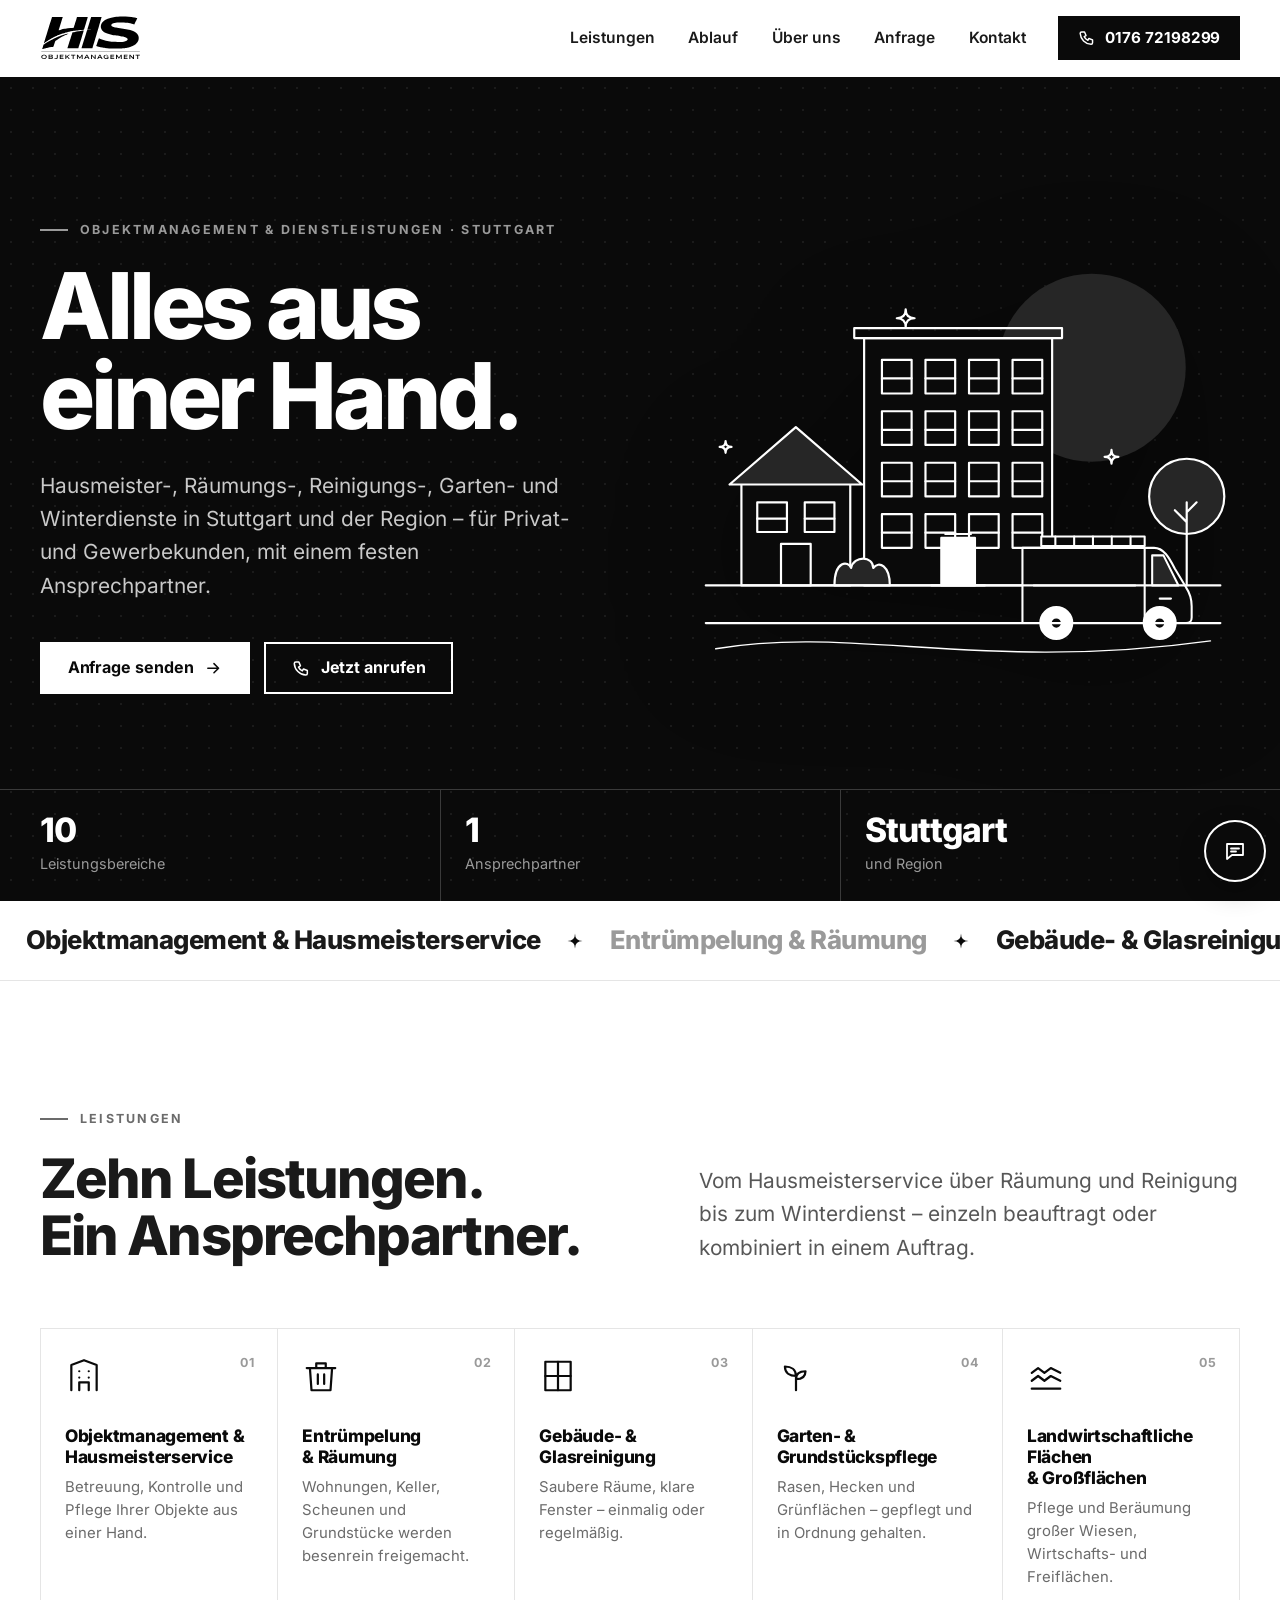
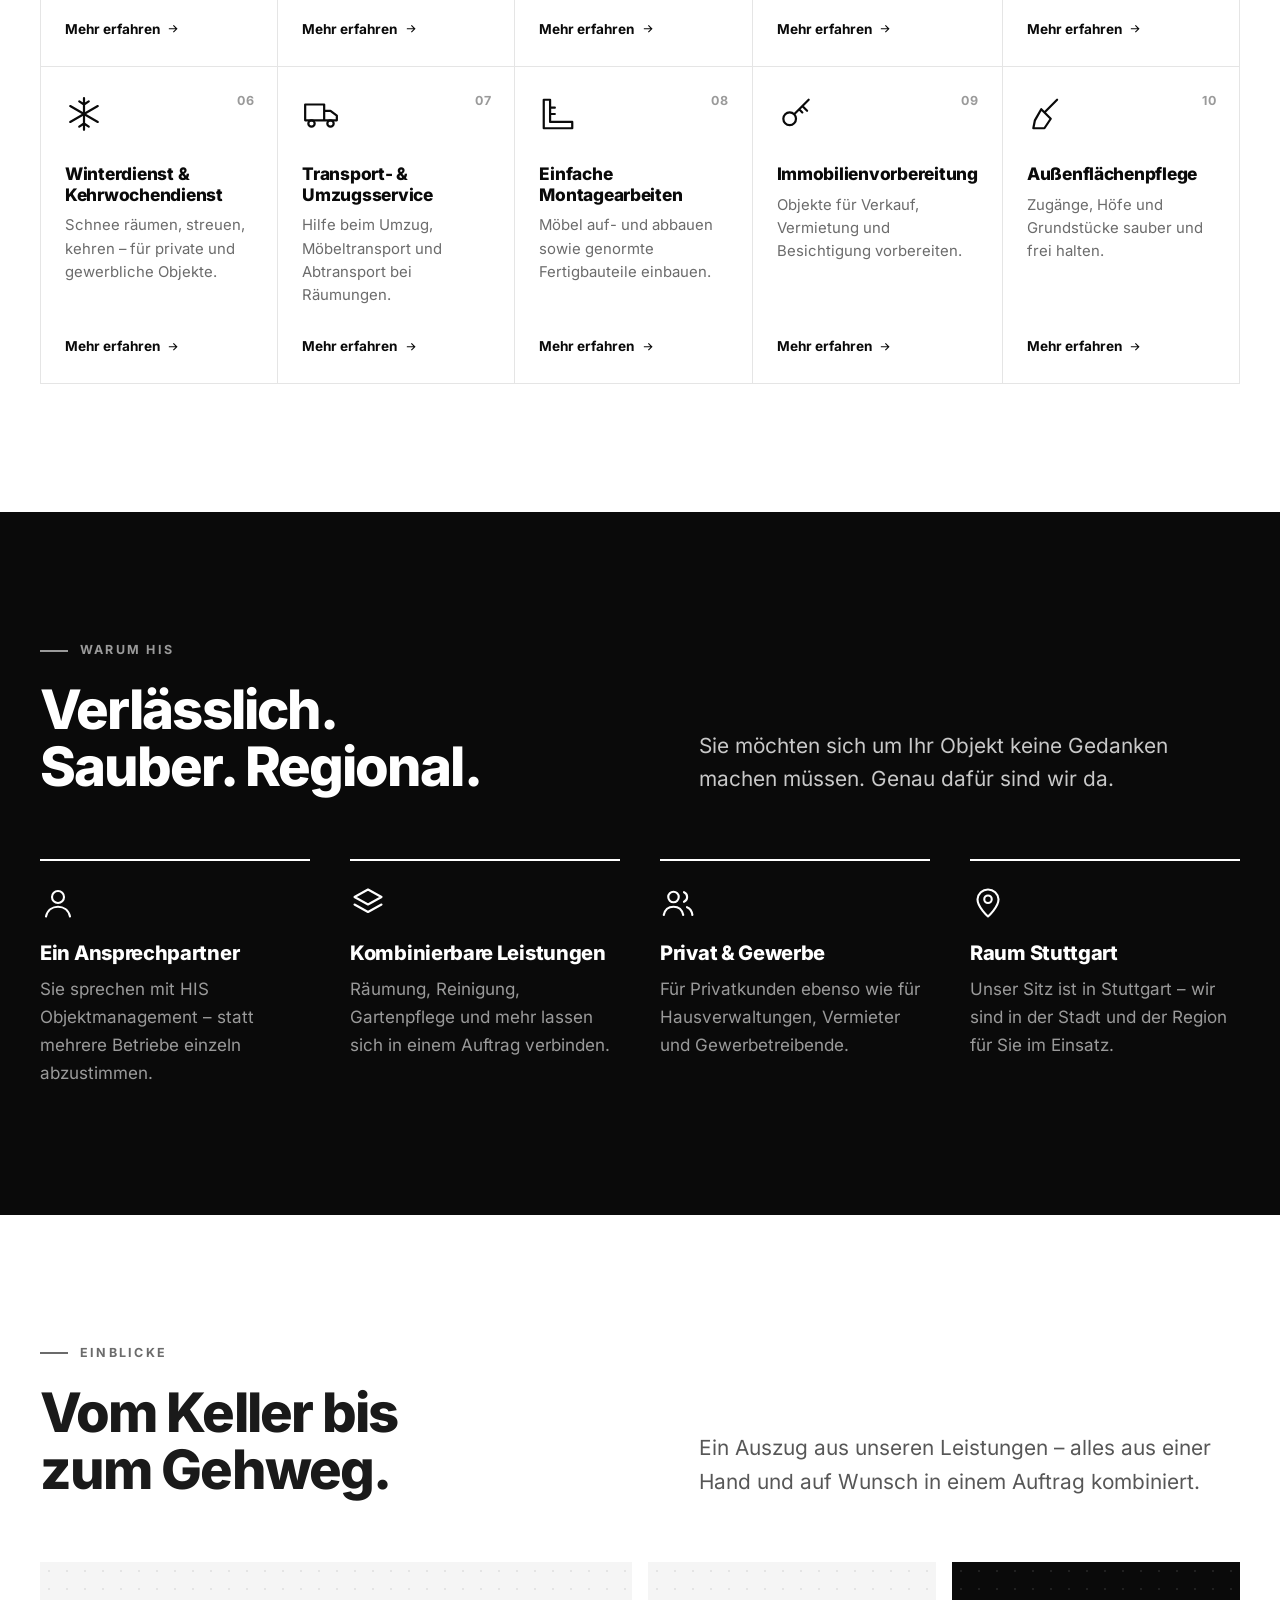
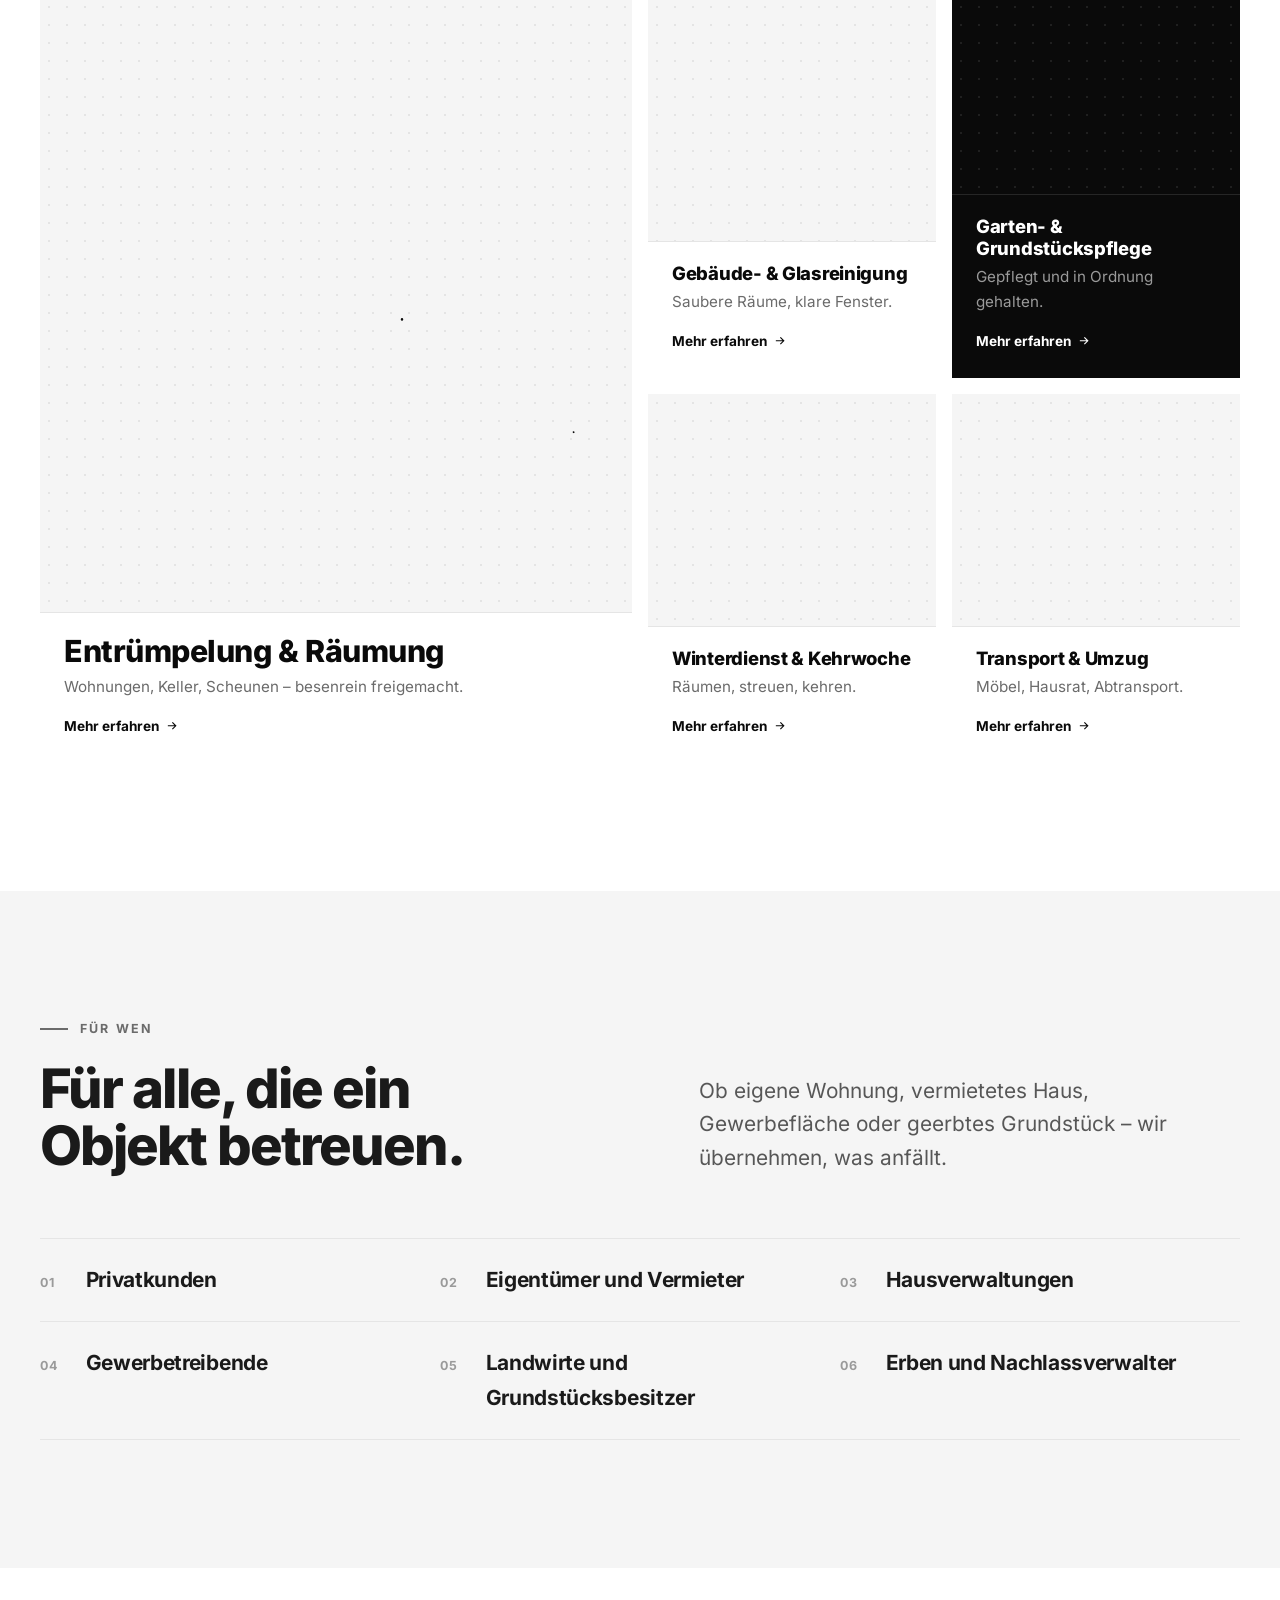
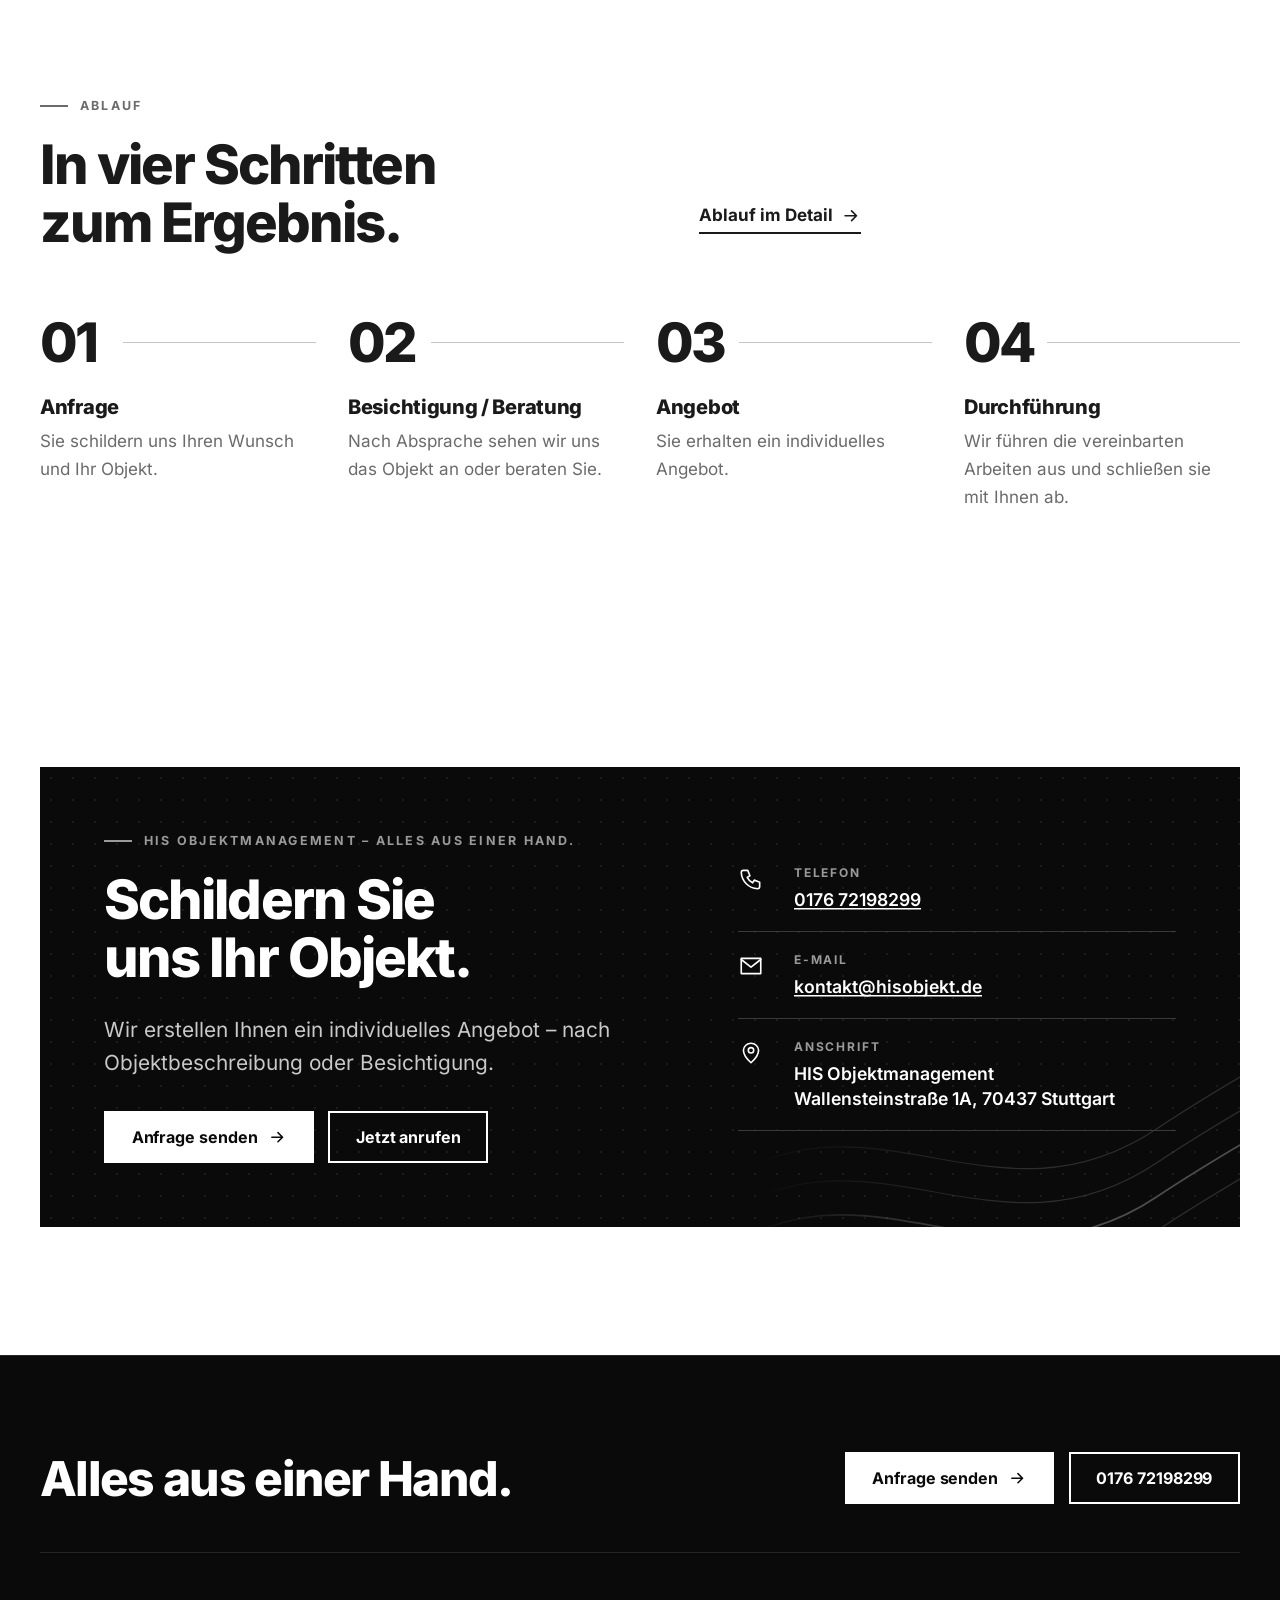
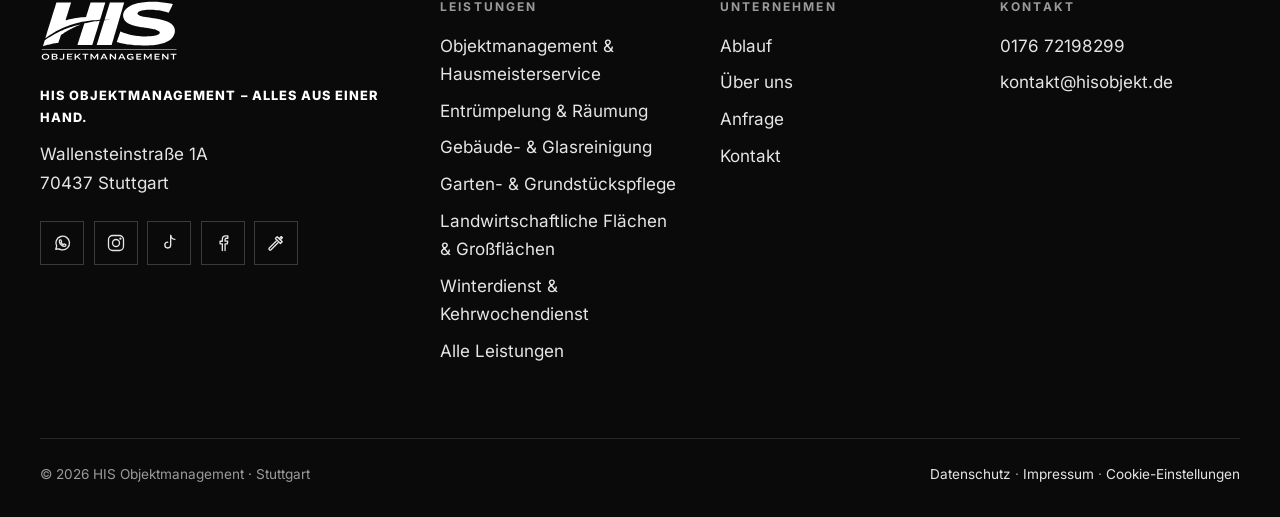
==== commit 568246ae: "Schnellkontakt-Button, WhatsApp und MyHammer; Standortbox beruhigt - Schwebender Button (alle Seiten" ====
--- a/index.html
+++ b/index.html
@@ -170,7 +170,7 @@
         <img class="footer-logo" src="assets/HIS-logo-schwarz.svg" width="1899" height="828" alt="HIS Objektmanagement" loading="lazy" decoding="async">
         <p class="slogan">HIS OBJEKTMANAGEMENT – Alles aus einer Hand.</p>
         <address>Wallensteinstraße 1A<br>70437 Stuttgart</address>
-        <ul class="social"><li><a href="https://www.instagram.com/his.objekt/" target="_blank" rel="noopener noreferrer" aria-label="HIS Objektmanagement auf Instagram (öffnet neues Fenster)" title="Instagram: @his.objekt"><svg viewBox="0 0 24 24" aria-hidden="true" focusable="false"><rect x="3" y="3" width="18" height="18" rx="5"/><circle cx="12" cy="12" r="4.2"/><circle cx="17.3" cy="6.7" r=".6" fill="currentColor"/></svg></a></li><li><a href="https://www.tiktok.com/@his.objektmanagement" target="_blank" rel="noopener noreferrer" aria-label="HIS Objektmanagement auf TikTok (öffnet neues Fenster)" title="TikTok: @his.objektmanagement"><svg viewBox="0 0 24 24" aria-hidden="true" focusable="false"><path d="M14 3v11.5a3.5 3.5 0 11-3.5-3.5"/><path d="M14 3c.4 2.6 2.2 4.4 5 4.6"/></svg></a></li><li><a href="https://www.facebook.com/61596001737027/" target="_blank" rel="noopener noreferrer" aria-label="HIS Objektmanagement auf Facebook (öffnet neues Fenster)" title="Facebook: HIS Objektmanagement"><svg viewBox="0 0 24 24" aria-hidden="true" focusable="false"><path d="M14.5 21v-8h2.7l.4-3.2h-3.1V7.9c0-.9.3-1.6 1.6-1.6h1.7V3.5c-.3 0-1.3-.1-2.5-.1-2.5 0-4.1 1.5-4.1 4.2v2.3H8.5V13h2.7v8"/></svg></a></li></ul>
+        <ul class="social"><li><a href="https://wa.me/4917672198299" target="_blank" rel="noopener noreferrer" aria-label="Per WhatsApp schreiben: 0176 72198299 (öffnet neues Fenster)" title="WhatsApp: 0176 72198299"><svg viewBox="0 0 24 24" aria-hidden="true" focusable="false"><path d="M4.5 19.5l1.1-3.6A8.2 8.2 0 1112 20.2a8.1 8.1 0 01-4-1.1z"/><path d="M9.2 8.6c.2-.4.5-.4.7-.4h.5c.2 0 .4 0 .5.4l.6 1.4c.1.2 0 .4-.1.6l-.4.5c-.1.1-.1.3 0 .5.6 1 1.4 1.8 2.4 2.3.2.1.4.1.5 0l.5-.6c.2-.2.4-.2.6-.1l1.4.7c.2.1.3.3.3.5 0 .9-.7 1.6-1.6 1.7-1 .1-2.5-.3-4-1.6S9 11.7 8.9 10.5c-.1-.8.1-1.5.3-1.9z"/></svg></a></li><li><a href="https://www.instagram.com/his.objekt/" target="_blank" rel="noopener noreferrer" aria-label="HIS Objektmanagement auf Instagram (öffnet neues Fenster)" title="Instagram: @his.objekt"><svg viewBox="0 0 24 24" aria-hidden="true" focusable="false"><rect x="3" y="3" width="18" height="18" rx="5"/><circle cx="12" cy="12" r="4.2"/><circle cx="17.3" cy="6.7" r=".6" fill="currentColor"/></svg></a></li><li><a href="https://www.tiktok.com/@his.objektmanagement" target="_blank" rel="noopener noreferrer" aria-label="HIS Objektmanagement auf TikTok (öffnet neues Fenster)" title="TikTok: @his.objektmanagement"><svg viewBox="0 0 24 24" aria-hidden="true" focusable="false"><path d="M14 3v11.5a3.5 3.5 0 11-3.5-3.5"/><path d="M14 3c.4 2.6 2.2 4.4 5 4.6"/></svg></a></li><li><a href="https://www.facebook.com/61596001737027/" target="_blank" rel="noopener noreferrer" aria-label="HIS Objektmanagement auf Facebook (öffnet neues Fenster)" title="Facebook: HIS Objektmanagement"><svg viewBox="0 0 24 24" aria-hidden="true" focusable="false"><path d="M14.5 21v-8h2.7l.4-3.2h-3.1V7.9c0-.9.3-1.6 1.6-1.6h1.7V3.5c-.3 0-1.3-.1-2.5-.1-2.5 0-4.1 1.5-4.1 4.2v2.3H8.5V13h2.7v8"/></svg></a></li><li><a href="https://www.my-hammer.de/" target="_blank" rel="noopener noreferrer" aria-label="HIS Objektmanagement auf MyHammer – Bewertungen (öffnet neues Fenster)" title="MyHammer: Bewertungen auf MyHammer"><svg viewBox="0 0 24 24" aria-hidden="true" focusable="false"><path d="M13.5 4.5l6 6-2.2 2.2-6-6z"/><path d="M15.8 6.8l2.5-2.5 1.4 1.4-2.5 2.5"/><path d="M12.4 9.6L4 18a1.4 1.4 0 002 2l8.4-8.4"/></svg></a></li></ul>
       </div>
       <div><h2>Leistungen</h2><ul><li><a href="leistungen.html#objektmanagement">Objektmanagement &amp; Hausmeisterservice</a></li><li><a href="leistungen.html#entruempelung">Entrümpelung &amp; Räumung</a></li><li><a href="leistungen.html#reinigung">Gebäude- &amp; Glasreinigung</a></li><li><a href="leistungen.html#garten">Garten- &amp; Grundstückspflege</a></li><li><a href="leistungen.html#landwirtschaft">Landwirtschaftliche Flächen &amp; Großflächen</a></li><li><a href="leistungen.html#winterdienst">Winterdienst &amp; Kehrwochendienst</a></li><li><a href="leistungen.html">Alle Leistungen</a></li></ul></div>
       <div><h2>Unternehmen</h2><ul><li><a href="ablauf.html">Ablauf</a></li><li><a href="ueber-uns.html">Über uns</a></li><li><a href="anfrage.html">Anfrage</a></li><li><a href="kontakt.html">Kontakt</a></li></ul></div>
@@ -183,6 +183,13 @@
   <a href="tel:+4917672198299"><svg class="" viewBox="0 0 24 24" aria-hidden="true" focusable="false"><path d="M5 4h4l2 5-2.5 1.5a11 11 0 005 5L15 13l5 2v4a2 2 0 01-2 2A16 16 0 013 6a2 2 0 012-2z"/></svg>Jetzt anrufen</a>
   <a href="anfrage.html"><svg class="" viewBox="0 0 24 24" aria-hidden="true" focusable="false"><rect x="3" y="5" width="18" height="14"/><path d="M3 6l9 7 9-7"/></svg>Anfrage</a>
 </nav>
+<div class="fab" data-fab>
+  <ul class="fab-list" id="fab-list" aria-label="Schnellkontakt"><li style="--i:0"><a href="https://www.my-hammer.de/" target="_blank" rel="noopener noreferrer" aria-label="HIS Objektmanagement auf MyHammer – Bewertungen (öffnet neues Fenster)"><span class="fab-label">MyHammer</span><span class="fab-ico"><svg viewBox="0 0 24 24" aria-hidden="true" focusable="false"><path d="M13.5 4.5l6 6-2.2 2.2-6-6z"/><path d="M15.8 6.8l2.5-2.5 1.4 1.4-2.5 2.5"/><path d="M12.4 9.6L4 18a1.4 1.4 0 002 2l8.4-8.4"/></svg></span></a></li><li style="--i:1"><a href="https://www.facebook.com/61596001737027/" target="_blank" rel="noopener noreferrer" aria-label="HIS Objektmanagement auf Facebook (öffnet neues Fenster)"><span class="fab-label">Facebook</span><span class="fab-ico"><svg viewBox="0 0 24 24" aria-hidden="true" focusable="false"><path d="M14.5 21v-8h2.7l.4-3.2h-3.1V7.9c0-.9.3-1.6 1.6-1.6h1.7V3.5c-.3 0-1.3-.1-2.5-.1-2.5 0-4.1 1.5-4.1 4.2v2.3H8.5V13h2.7v8"/></svg></span></a></li><li style="--i:2"><a href="https://www.tiktok.com/@his.objektmanagement" target="_blank" rel="noopener noreferrer" aria-label="HIS Objektmanagement auf TikTok (öffnet neues Fenster)"><span class="fab-label">TikTok</span><span class="fab-ico"><svg viewBox="0 0 24 24" aria-hidden="true" focusable="false"><path d="M14 3v11.5a3.5 3.5 0 11-3.5-3.5"/><path d="M14 3c.4 2.6 2.2 4.4 5 4.6"/></svg></span></a></li><li style="--i:3"><a href="https://www.instagram.com/his.objekt/" target="_blank" rel="noopener noreferrer" aria-label="HIS Objektmanagement auf Instagram (öffnet neues Fenster)"><span class="fab-label">Instagram</span><span class="fab-ico"><svg viewBox="0 0 24 24" aria-hidden="true" focusable="false"><rect x="3" y="3" width="18" height="18" rx="5"/><circle cx="12" cy="12" r="4.2"/><circle cx="17.3" cy="6.7" r=".6" fill="currentColor"/></svg></span></a></li><li style="--i:4"><a href="https://wa.me/4917672198299" target="_blank" rel="noopener noreferrer" aria-label="Per WhatsApp schreiben: 0176 72198299 (öffnet neues Fenster)"><span class="fab-label">WhatsApp</span><span class="fab-ico"><svg viewBox="0 0 24 24" aria-hidden="true" focusable="false"><path d="M4.5 19.5l1.1-3.6A8.2 8.2 0 1112 20.2a8.1 8.1 0 01-4-1.1z"/><path d="M9.2 8.6c.2-.4.5-.4.7-.4h.5c.2 0 .4 0 .5.4l.6 1.4c.1.2 0 .4-.1.6l-.4.5c-.1.1-.1.3 0 .5.6 1 1.4 1.8 2.4 2.3.2.1.4.1.5 0l.5-.6c.2-.2.4-.2.6-.1l1.4.7c.2.1.3.3.3.5 0 .9-.7 1.6-1.6 1.7-1 .1-2.5-.3-4-1.6S9 11.7 8.9 10.5c-.1-.8.1-1.5.3-1.9z"/></svg></span></a></li></ul>
+  <button class="fab-toggle" type="button" aria-expanded="false" aria-controls="fab-list" aria-label="Schnellkontakt öffnen">
+    <svg class="fab-open" viewBox="0 0 24 24" aria-hidden="true" focusable="false"><path d="M4 5h16v11H9l-5 4z"/><path d="M8 9.5h8M8 12.5h5"/></svg>
+    <svg class="fab-close" viewBox="0 0 24 24" aria-hidden="true" focusable="false"><path d="M6 6l12 12M18 6L6 18"/></svg>
+  </button>
+</div>
 <script src="script.js" defer></script>
 </body>
 </html>
--- a/style.css
+++ b/style.css
@@ -349,8 +349,8 @@
 .mini-steps strong { display: block; }
 .mini-steps span { color: var(--grey-500); font-size: .93rem; }
 
-.map-box { margin-top: 2.5rem; min-height: 260px; display: grid; place-content: center; justify-items: center; text-align: center; gap: 1.1rem; padding: 2rem; color: var(--grey-600);
-  background: var(--grey-100) url("data:image/svg+xml,%3Csvg xmlns='http://www.w3.org/2000/svg' width='120' height='120' viewBox='0 0 120 120'%3E%3Cpath d='M0 40 Q30 20 60 40 T120 40 M0 90 Q30 70 60 90 T120 90 M40 0 L50 120 M95 0 L85 120' fill='none' stroke='%23D9D9D9' stroke-width='1.5'/%3E%3C/svg%3E"); border: 1px solid var(--grey-200); }
+.map-box { margin-top: 2.5rem; min-height: 260px; display: grid; place-content: center; justify-items: center; text-align: center; gap: 1.1rem; padding: 2.5rem 2rem; color: var(--grey-600);
+  background-color: var(--grey-100); background-image: radial-gradient(rgba(0,0,0,.08) 1px, transparent 1.2px); background-size: 18px 18px; border: 1px solid var(--grey-200); }
 .map-box .icon { width: 36px; height: 36px; fill: none; stroke: var(--black); stroke-width: 1.5; stroke-linecap: round; stroke-linejoin: round; }
 .map-box p { margin: 0; max-width: 28rem; font-size: .92rem; }
 .map-box strong { color: var(--black); font-size: 1rem; }
@@ -574,3 +574,68 @@
 .social-row .social { margin: 0; }
 .social-dark a { border-color: var(--grey-300); color: var(--black); }
 .social-dark a:hover, .social-dark a:focus-visible { background: var(--black); color: var(--white); border-color: var(--black); }
+
+/* ---------- Leistungen: aktuell betrachtete Leistung hervorheben ---------- */
+.service { position: relative; }
+.service::before { content: ""; position: absolute; left: calc(-1 * clamp(1rem, 2.5vw, 2rem)); top: clamp(3rem, 6vw, 4.5rem); bottom: clamp(3rem, 6vw, 4.5rem); width: 4px; background: var(--black); transform: scaleY(0); transform-origin: top; transition: transform .7s var(--ease); }
+.service.is-active::before { transform: scaleY(1); }
+.service:first-child::before, .jump-mobile + .service::before { top: 0; }
+@media (max-width: 1023px) { .service::before { left: calc(-1 * var(--gutter)); } }
+.service-no { transition: color .5s var(--ease); }
+.service.is-active .service-no { color: var(--black); }
+.service .illu-panel { transition: transform .7s var(--ease), box-shadow .7s var(--ease); }
+.service.is-active .illu-panel { box-shadow: 0 20px 44px rgba(0,0,0,.12); }
+@media (min-width: 760px) { .service.is-active .illu-panel { transform: scale(1.02); } }
+/* Lesefokus: die Zeile in der Bildschirmmitte wird hervorgehoben (Klasse is-focus per JS) */
+.js .services-layout.spy .service > p { color: var(--grey-500); transition: color .4s var(--ease); }
+.js .services-layout.spy .service > p.is-focus { color: var(--black); }
+.js .services-layout.spy .checks li { color: var(--grey-500); box-shadow: inset 0 0 0 0 transparent; transition: box-shadow .35s var(--ease), color .35s var(--ease), padding-left .35s var(--ease); }
+.js .services-layout.spy .checks li::before { transition: left .35s var(--ease); }
+.js .services-layout.spy .checks li.is-focus { color: var(--black); padding-left: 2.8rem; background: var(--white); z-index: 1;
+  box-shadow: 0 0 0 1px rgba(0,0,0,.06), 0 10px 34px rgba(0,0,0,.14), 0 2px 10px rgba(0,0,0,.08), inset 0 0 16px rgba(0,0,0,.04); }
+/* umlaufendes Licht an den Rändern (rotierender Verlauf, nur der Rand ist sichtbar) */
+@property --light { syntax: "<angle>"; inherits: false; initial-value: 0deg; }
+.js .services-layout.spy .checks li::after { content: ""; position: absolute; inset: 0; padding: 1.5px; pointer-events: none; opacity: 0;
+  background: conic-gradient(from var(--light), transparent 0deg, rgba(0,0,0,.85) 50deg, transparent 110deg, transparent 180deg, rgba(0,0,0,.85) 230deg, transparent 290deg);
+  -webkit-mask: linear-gradient(#000 0 0) content-box, linear-gradient(#000 0 0); -webkit-mask-composite: xor;
+  mask: linear-gradient(#000 0 0) content-box exclude, linear-gradient(#000 0 0);
+  transition: opacity .5s var(--ease); animation: lightRun 3.5s linear infinite; }
+.js .services-layout.spy .checks li.is-focus::after { opacity: 1; }
+@keyframes lightRun { to { --light: 360deg; } }
+@media (prefers-reduced-motion: reduce) { .js .services-layout.spy .checks li::after { animation: none; } }
+.js .services-layout.spy .checks li.is-focus::before { left: 1rem; }
+
+/* ---------- Schwebender Schnellkontakt (WhatsApp & Social Media) ---------- */
+.fab { position: fixed; right: max(16px, env(safe-area-inset-right)); bottom: max(20px, env(safe-area-inset-bottom)); z-index: 95; display: flex; flex-direction: column; align-items: flex-end; gap: .75rem; pointer-events: none; }
+.fab > * { pointer-events: auto; }
+.fab-toggle { position: relative; width: 58px; height: 58px; border-radius: 50%; border: 0; background: var(--black); color: var(--white); cursor: pointer; display: grid; place-items: center;
+  /* weißer Ring + feine dunkle Außenkante: sichtbar auf schwarzen wie auf weißen Flächen */
+  box-shadow: 0 0 0 2px var(--white), 0 0 0 3px rgba(0,0,0,.18), 0 10px 28px rgba(0,0,0,.3); transition: transform .3s var(--ease), box-shadow .3s var(--ease); }
+.fab-toggle:hover { transform: translateY(-2px); box-shadow: 0 0 0 2px var(--white), 0 0 0 3px rgba(0,0,0,.18), 0 14px 34px rgba(0,0,0,.34); }
+.fab-toggle:focus-visible { outline: 3px solid var(--black); outline-offset: 4px; }
+.fab-toggle svg { position: absolute; width: 24px; height: 24px; fill: none; stroke: currentColor; stroke-width: 1.8; stroke-linecap: round; stroke-linejoin: round; transition: opacity .25s, transform .35s var(--ease); }
+.fab-close { opacity: 0; transform: rotate(-90deg) scale(.6); }
+.fab.open .fab-open { opacity: 0; transform: rotate(90deg) scale(.6); }
+.fab.open .fab-close { opacity: 1; transform: none; }
+/* ruhiger „Puls“, damit der Button wahrgenommen wird */
+.fab-toggle::after { content: ""; position: absolute; inset: -2px; border-radius: 50%; border: 2px solid var(--grey-400); opacity: 0; animation: fabPulse 4s ease-out 2s infinite; }
+.fab.open .fab-toggle::after { animation: none; }
+@keyframes fabPulse { 0% { opacity: .5; transform: scale(1); } 40%, 100% { opacity: 0; transform: scale(1.55); } }
+
+.fab-list { display: flex; flex-direction: column; align-items: flex-end; gap: .6rem; margin: 0; visibility: hidden; transition: visibility 0s linear .4s; }
+.fab.open .fab-list { visibility: visible; transition-delay: 0s; }
+.fab-list li { opacity: 0; transform: translateY(14px) scale(.9); transition: opacity .25s var(--ease), transform .3s var(--ease); transition-delay: calc((4 - var(--i)) * 30ms); }
+.fab.open .fab-list li { opacity: 1; transform: none; transition-delay: calc(var(--i) * 45ms); }
+.fab-list a { display: flex; align-items: center; gap: .6rem; text-decoration: none; color: var(--black); }
+.fab-label { background: var(--white); padding: .35rem .7rem; font-size: .85rem; font-weight: 700; box-shadow: 0 4px 16px rgba(0,0,0,.14); white-space: nowrap; }
+.fab-ico { width: 48px; height: 48px; border-radius: 50%; display: grid; place-items: center; background: var(--white); border: 1.5px solid var(--black); box-shadow: 0 6px 18px rgba(0,0,0,.16); transition: background .2s, color .2s; }
+.fab-ico svg { width: 22px; height: 22px; fill: none; stroke: currentColor; stroke-width: 1.6; stroke-linecap: round; stroke-linejoin: round; }
+.fab-list a:hover .fab-ico, .fab-list a:focus-visible .fab-ico { background: var(--black); color: var(--white); }
+.fab-list a:focus-visible { outline: none; }
+.fab-list a:focus-visible .fab-label { outline: 2px solid var(--black); }
+@media (max-width: 1023px) {
+  .fab { bottom: calc(58px + 16px + env(safe-area-inset-bottom)); }
+  body.nav-open .fab { display: none; }
+}
+@media (prefers-reduced-motion: reduce) { .fab-toggle::after { animation: none; } }
+@media print { .fab { display: none; } }
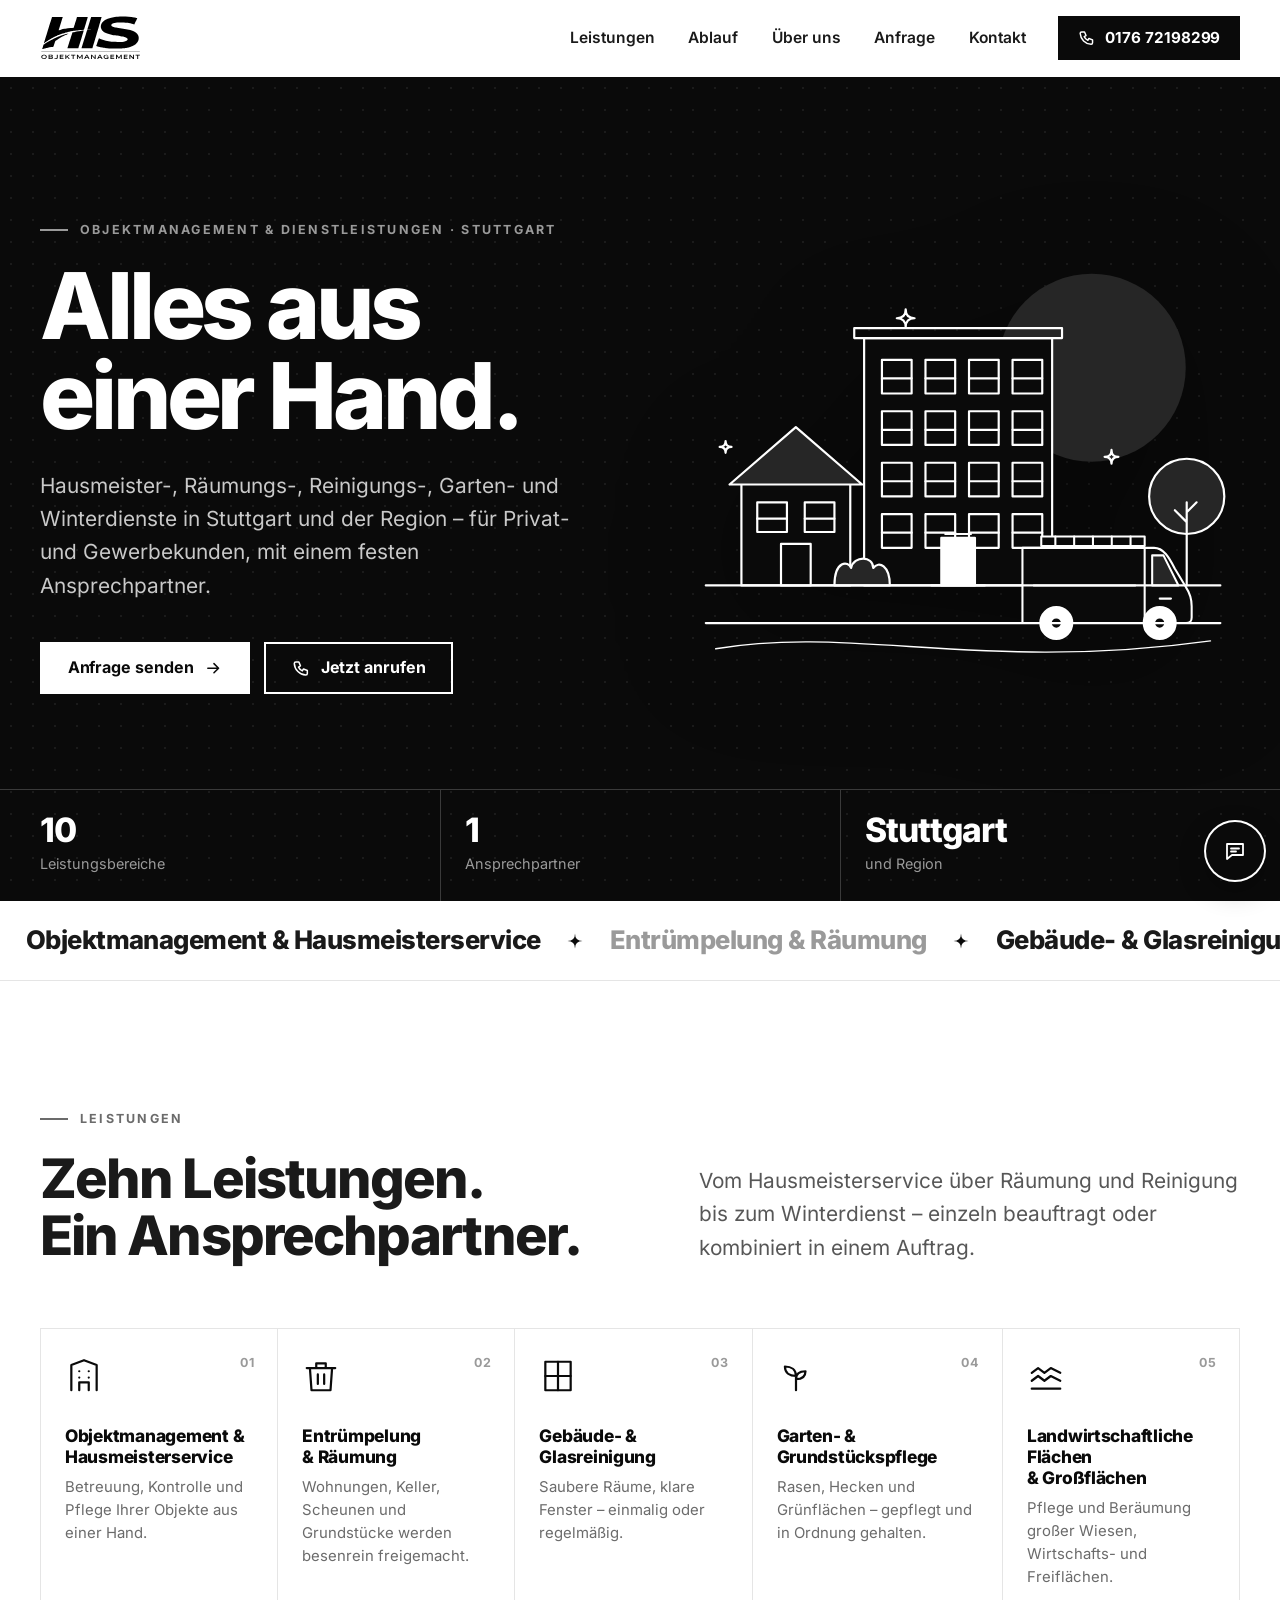
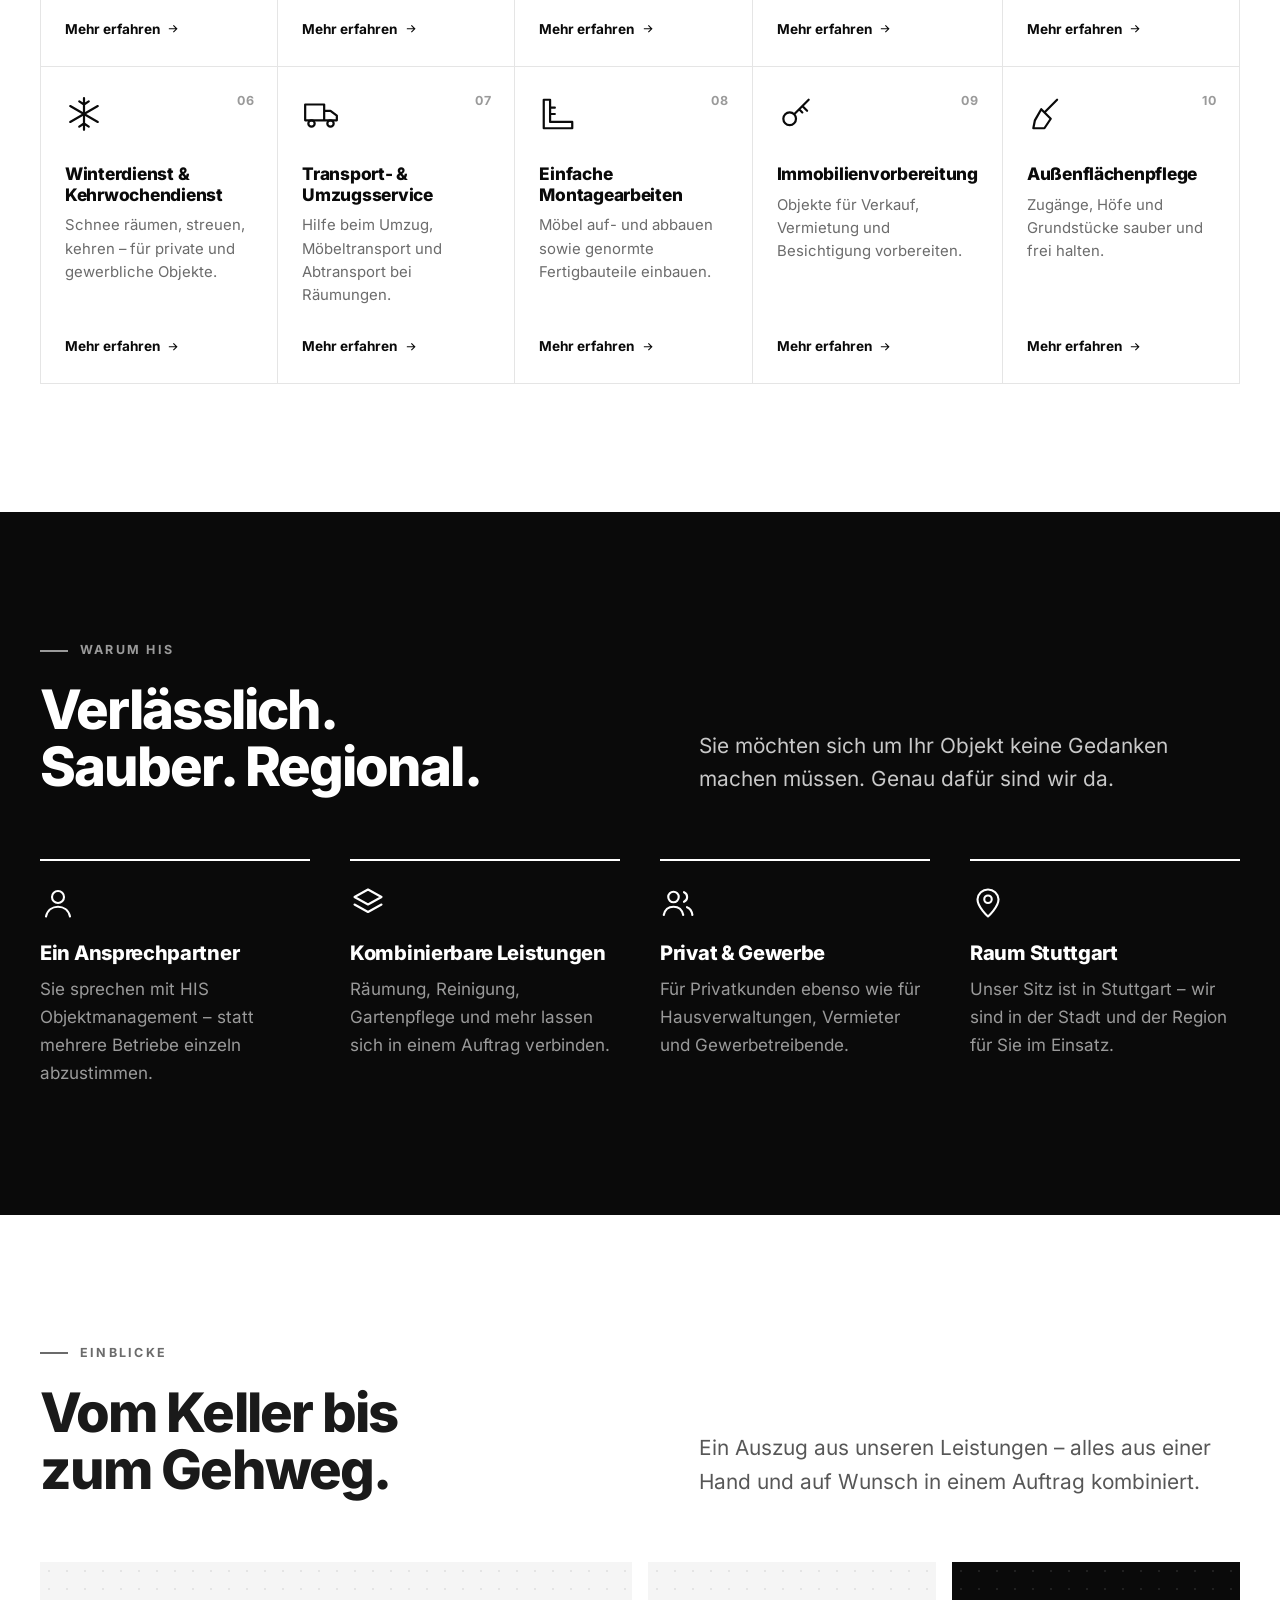
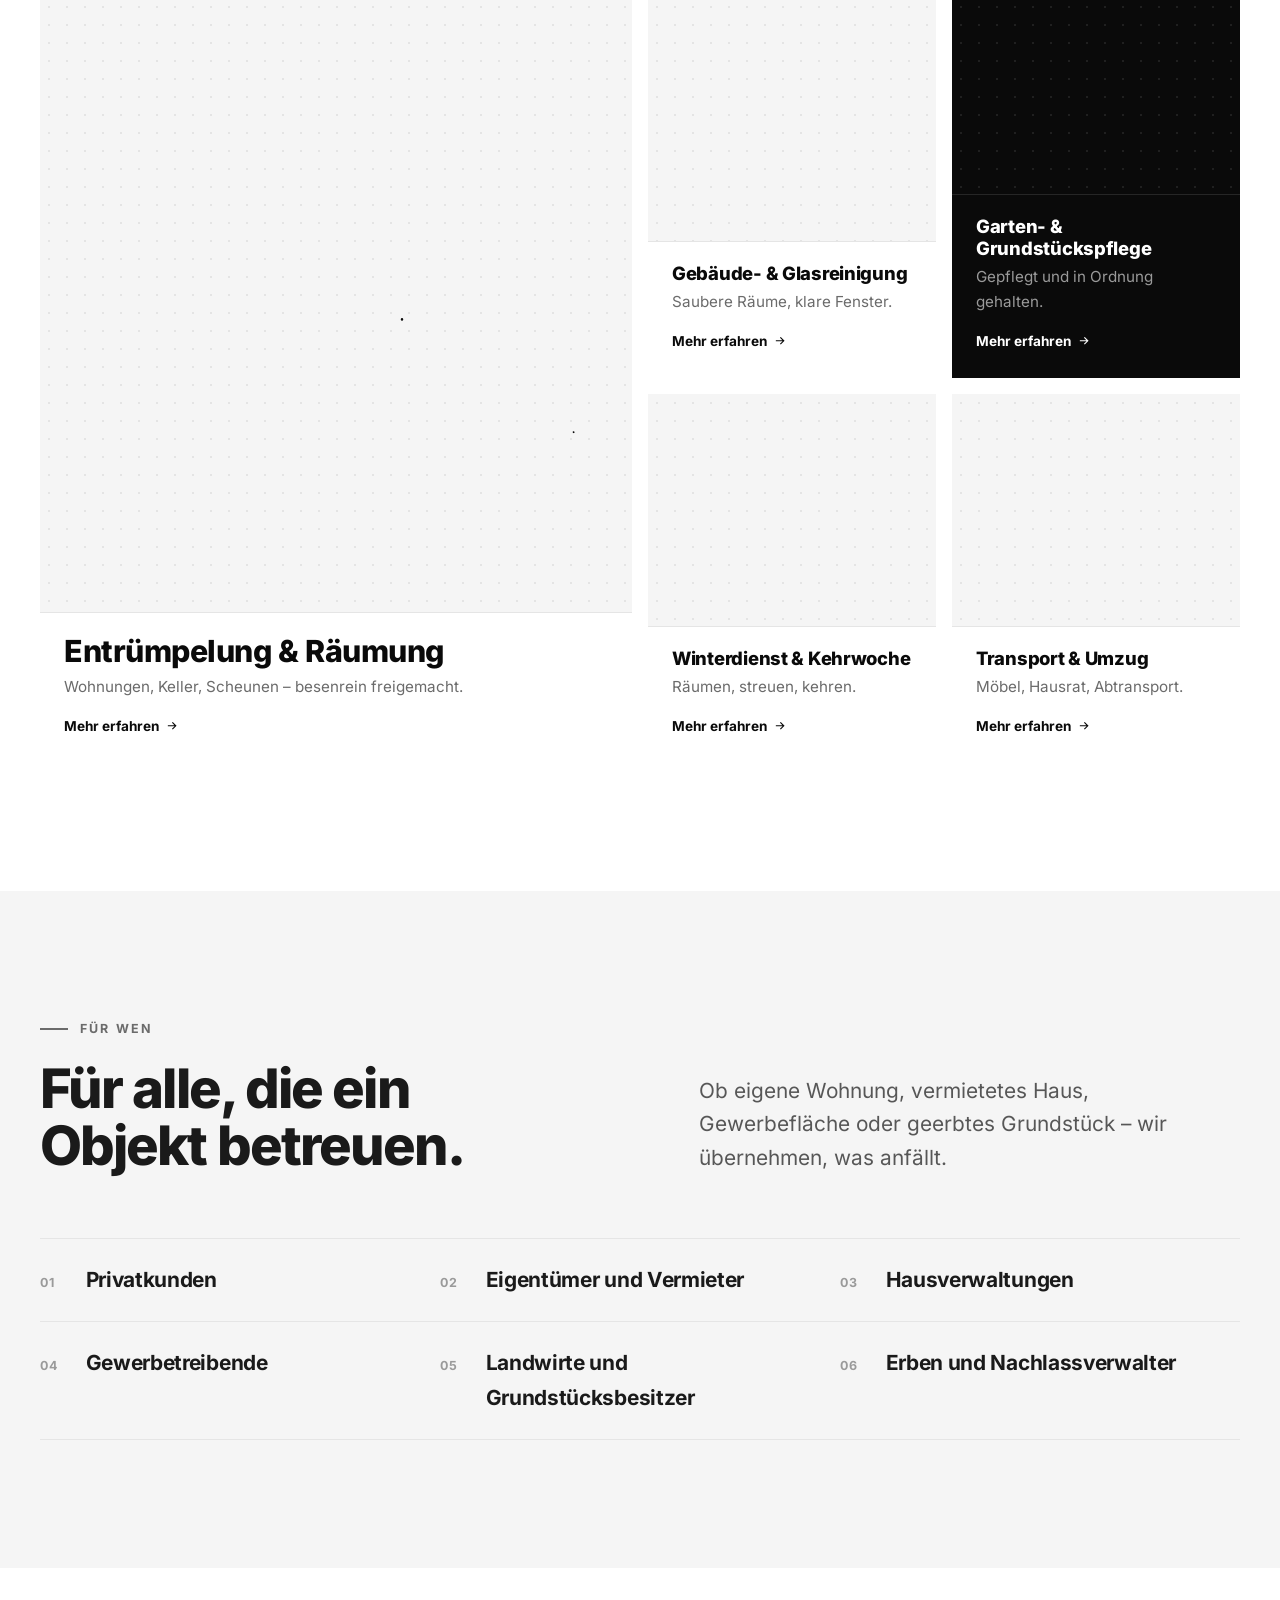
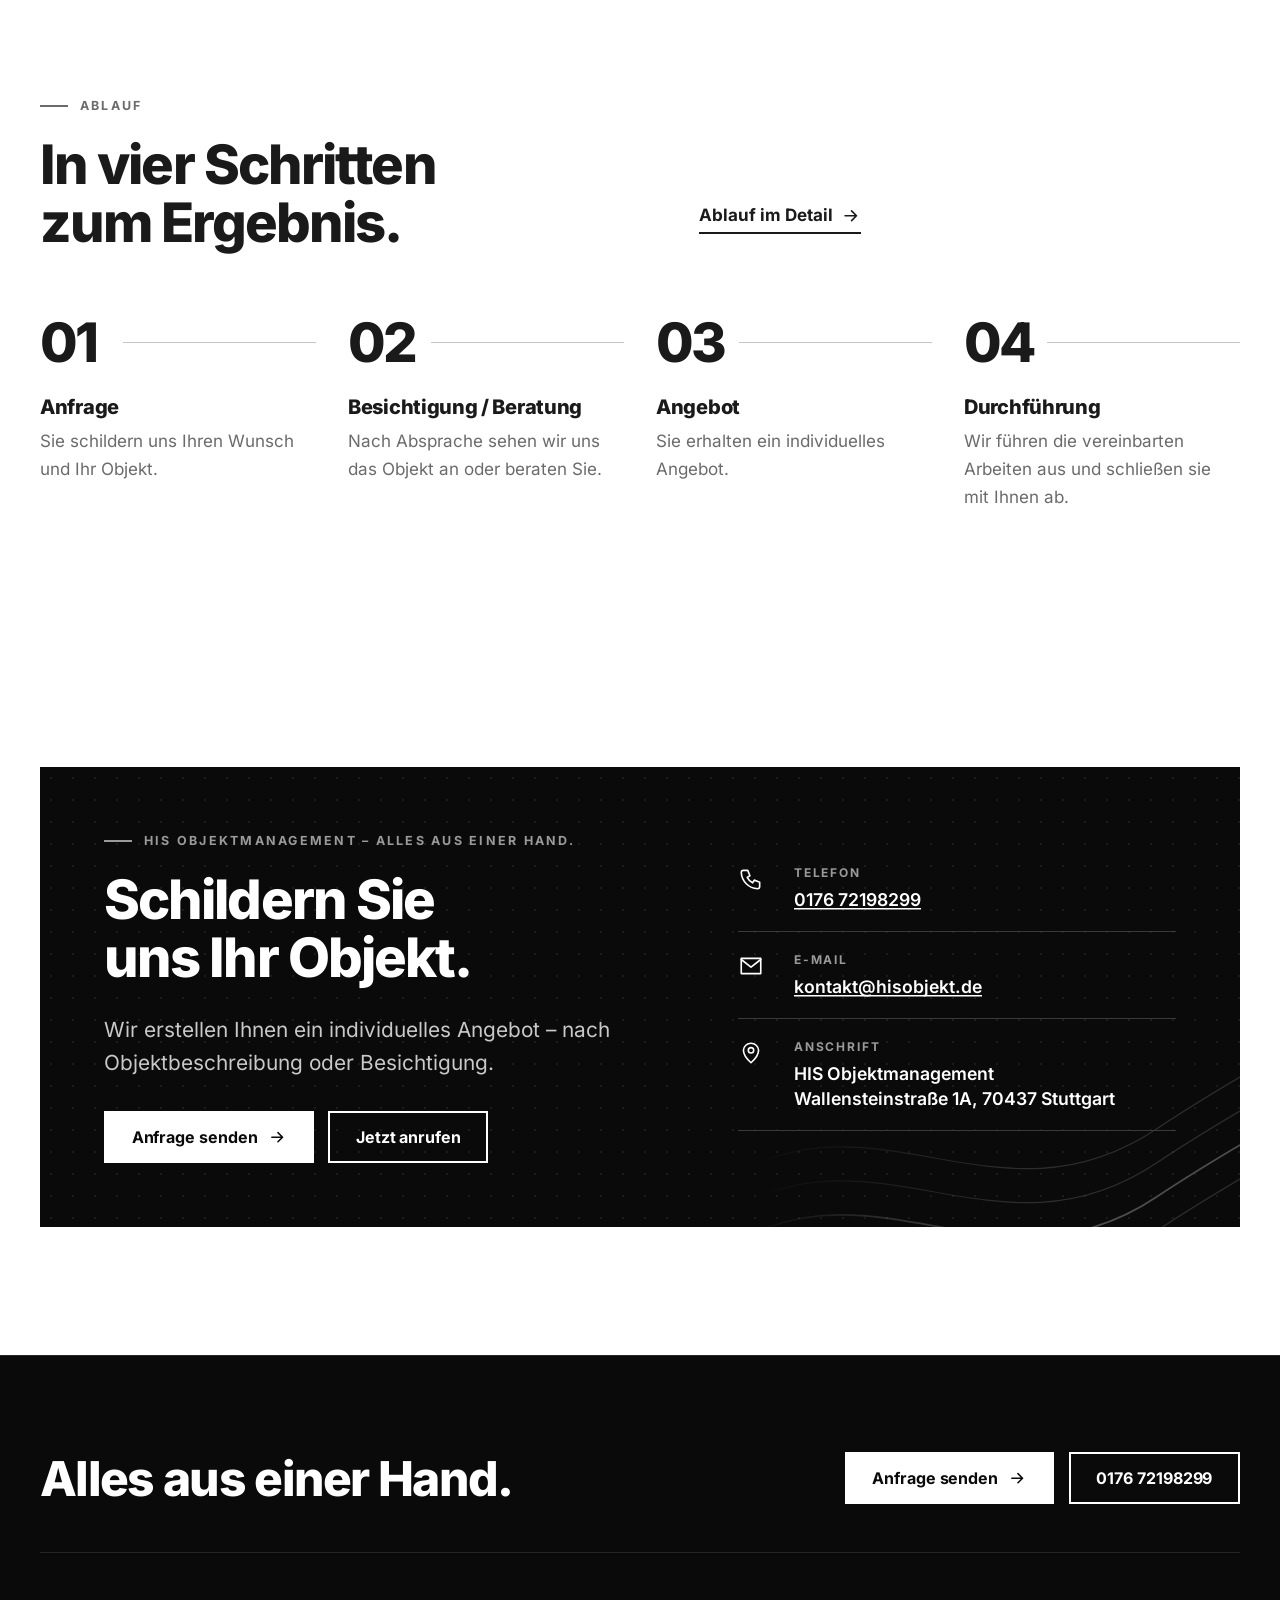
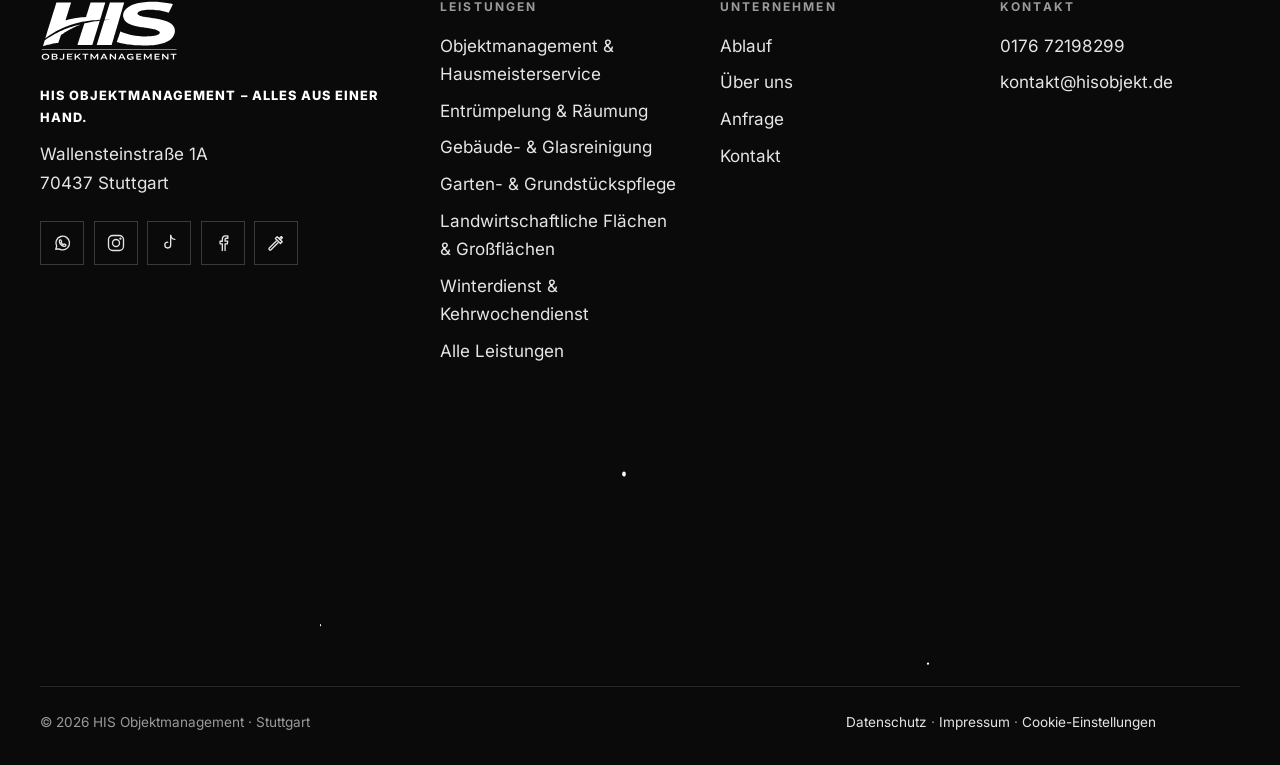
==== commit 1df68e9a: "Stuttgart-Silhouette im Footer, Löschaussagen im Datenschutz entfernt - Footer (alle Seiten): Stuttg" ====
--- a/index.html
+++ b/index.html
@@ -27,7 +27,7 @@
 <meta name="format-detection" content="telephone=no">
 <link rel="stylesheet" href="style.css">
 <script>document.documentElement.classList.add('js');</script>
-<script type="application/ld+json">[{"@context": "https://schema.org", "@type": "HomeAndConstructionBusiness", "@id": "https://hisobjekt.de/#business", "name": "HIS Objektmanagement", "slogan": "Alles aus einer Hand.", "url": "https://hisobjekt.de/", "logo": "https://hisobjekt.de/assets/HIS-logo-schwarz.svg", "image": "https://hisobjekt.de/assets/og-image.png", "telephone": "+49 176 72198299", "email": "kontakt@hisobjekt.de", "address": {"@type": "PostalAddress", "streetAddress": "Wallensteinstraße 1A", "postalCode": "70437", "addressLocality": "Stuttgart", "addressRegion": "Baden-Württemberg", "addressCountry": "DE"}, "areaServed": [{"@type": "City", "name": "Stuttgart"}, {"@type": "AdministrativeArea", "name": "Region Stuttgart"}], "description": "Objektmanagement, Hausmeister-, Räumungs-, Reinigungs-, Garten- und Winterdienste im Raum Stuttgart.", "knowsAbout": ["Objektmanagement & Hausmeisterservice", "Entrümpelung & Räumung", "Gebäude- & Glasreinigung", "Garten- & Grundstückspflege", "Landwirtschaftliche Flächen & Großflächen", "Winterdienst & Kehrwochendienst", "Transport- & Umzugsservice", "Einfache Montagearbeiten", "Immobilienvorbereitung", "Außenflächenpflege"], "sameAs": ["https://www.instagram.com/his.objekt/", "https://www.tiktok.com/@his.objektmanagement", "https://www.facebook.com/61596001737027/"], "hasOfferCatalog": {"@type": "OfferCatalog", "name": "Leistungen", "itemListElement": [{"@type": "Offer", "itemOffered": {"@type": "Service", "name": "Objektmanagement & Hausmeisterservice", "description": "HIS Objektmanagement kümmert sich um die laufende Betreuung Ihrer Immobilie. Dazu gehören regelmäßige Kontrollen, die Pflege gemeinsam genutzter Flächen und einfache Hausmeistertätigkeiten. Umfang und Rhythmus stimmen wir individuell mit Ihnen ab.", "areaServed": "Stuttgart", "url": "https://hisobjekt.de/leistungen.html#objektmanagement"}}, {"@type": "Offer", "itemOffered": {"@type": "Service", "name": "Entrümpelung & Räumung", "description": "Ob Haushaltsauflösung, Kellerräumung oder Gewerbefläche: Wir räumen Ihre Räume und Flächen und kümmern uns um Ausräumen, Abbau und Abtransport. Das ist besonders hilfreich bei Erbfällen, Mieterwechseln oder Objektverkäufen.", "areaServed": "Stuttgart", "url": "https://hisobjekt.de/leistungen.html#entruempelung"}}, {"@type": "Offer", "itemOffered": {"@type": "Service", "name": "Gebäude- & Glasreinigung", "description": "Wir reinigen Wohnungen, Häuser, Büros und Gewerbeflächen, auf Wunsch regelmäßig als Unterhaltsreinigung. Auch Fenster- und Glasflächen sowie die Reinigung nach Entrümpelungsarbeiten gehören dazu.", "areaServed": "Stuttgart", "url": "https://hisobjekt.de/leistungen.html#reinigung"}}, {"@type": "Offer", "itemOffered": {"@type": "Service", "name": "Garten- & Grundstückspflege", "description": "Wir pflegen Gärten, Höfe und Grundstücke, von der regelmäßigen Rasenpflege bis zur Instandsetzung verwilderter Flächen. So bleibt Ihr Grundstück ordentlich und nutzbar.", "areaServed": "Stuttgart", "url": "https://hisobjekt.de/leistungen.html#garten"}}, {"@type": "Offer", "itemOffered": {"@type": "Service", "name": "Landwirtschaftliche Flächen & Großflächen", "description": "Für Landwirte und Grundstücksbesitzer übernehmen wir die Pflege größerer Flächen. Dazu zählen Wiesen und Freiflächen ebenso wie Wirtschaftsflächen, Zufahrten und Nebenflächen.", "areaServed": "Stuttgart", "url": "https://hisobjekt.de/leistungen.html#landwirtschaft"}}, {"@type": "Offer", "itemOffered": {"@type": "Service", "name": "Winterdienst & Kehrwochendienst", "description": "Wir halten Gehwege, Zugänge und Hofflächen in der kalten Jahreszeit begehbar und übernehmen auch den Kehrwochendienst. Der Winterdienst steht privaten wie gewerblichen Objekten offen.", "areaServed": "Stuttgart", "url": "https://hisobjekt.de/leistungen.html#winterdienst"}}, {"@type": "Offer", "itemOffered": {"@type": "Service", "name": "Transport- & Umzugsservice", "description": "Wir unterstützen Sie bei privaten Umzügen und transportieren Möbel und Hausrat. Auch der Abtransport im Rahmen von Räumungsarbeiten ist möglich.", "areaServed": "Stuttgart", "url": "https://hisobjekt.de/leistungen.html#transport"}}, {"@type": "Offer", "itemOffered": {"@type": "Service", "name": "Einfache Montagearbeiten", "description": "Wir übernehmen einfache Montage- und Demontagearbeiten, etwa an Möbeln, Regalen und Küchen. Arbeiten mit Elektro- und Wasseranschlüssen gehören nicht zu unserem Leistungsumfang.", "areaServed": "Stuttgart", "url": "https://hisobjekt.de/leistungen.html#montage"}}, {"@type": "Offer", "itemOffered": {"@type": "Service", "name": "Immobilienvorbereitung", "description": "Bevor eine Immobilie verkauft oder vermietet wird, bereiten wir sie vor: Wir räumen, reinigen und bringen Innen- und Außenbereiche in einen präsentablen Zustand.", "areaServed": "Stuttgart", "url": "https://hisobjekt.de/leistungen.html#immobilienvorbereitung"}}, {"@type": "Offer", "itemOffered": {"@type": "Service", "name": "Außenflächenpflege", "description": "Wir halten zugängliche Außenflächen sauber und begehbar. Dazu gehören die Entfernung von Laub und losem Schmutz sowie die Pflege und Ordnung Ihres Grundstücks.", "areaServed": "Stuttgart", "url": "https://hisobjekt.de/leistungen.html#aussenflaechen"}}]}}]</script>
+<script type="application/ld+json">[{"@context": "https://schema.org", "@type": "HomeAndConstructionBusiness", "@id": "https://hisobjekt.de/#business", "name": "HIS Objektmanagement", "slogan": "Alles aus einer Hand.", "url": "https://hisobjekt.de/", "logo": "https://hisobjekt.de/assets/HIS-logo-schwarz.svg", "image": "https://hisobjekt.de/assets/og-image.png", "telephone": "+49 176 72198299", "email": "kontakt@hisobjekt.de", "address": {"@type": "PostalAddress", "streetAddress": "Wallensteinstraße 1A", "postalCode": "70437", "addressLocality": "Stuttgart", "addressRegion": "Baden-Württemberg", "addressCountry": "DE"}, "areaServed": [{"@type": "City", "name": "Stuttgart"}, {"@type": "AdministrativeArea", "name": "Region Stuttgart"}], "description": "Objektmanagement, Hausmeister-, Räumungs-, Reinigungs-, Garten- und Winterdienste im Raum Stuttgart.", "knowsAbout": ["Objektmanagement & Hausmeisterservice", "Entrümpelung & Räumung", "Gebäude- & Glasreinigung", "Garten- & Grundstückspflege", "Landwirtschaftliche Flächen & Großflächen", "Winterdienst & Kehrwochendienst", "Transport- & Umzugsservice", "Einfache Montagearbeiten", "Immobilienvorbereitung", "Außenflächenpflege"], "sameAs": ["https://www.instagram.com/his.objekt/", "https://www.tiktok.com/@his.objektmanagement", "https://www.facebook.com/61596001737027/", "https://www.my-hammer.de/auftragnehmer/his-objektmanagement"], "hasOfferCatalog": {"@type": "OfferCatalog", "name": "Leistungen", "itemListElement": [{"@type": "Offer", "itemOffered": {"@type": "Service", "name": "Objektmanagement & Hausmeisterservice", "description": "HIS Objektmanagement kümmert sich um die laufende Betreuung Ihrer Immobilie. Dazu gehören regelmäßige Kontrollen, die Pflege gemeinsam genutzter Flächen und einfache Hausmeistertätigkeiten. Umfang und Rhythmus stimmen wir individuell mit Ihnen ab.", "areaServed": "Stuttgart", "url": "https://hisobjekt.de/leistungen.html#objektmanagement"}}, {"@type": "Offer", "itemOffered": {"@type": "Service", "name": "Entrümpelung & Räumung", "description": "Ob Haushaltsauflösung, Kellerräumung oder Gewerbefläche: Wir räumen Ihre Räume und Flächen und kümmern uns um Ausräumen, Abbau und Abtransport. Das ist besonders hilfreich bei Erbfällen, Mieterwechseln oder Objektverkäufen.", "areaServed": "Stuttgart", "url": "https://hisobjekt.de/leistungen.html#entruempelung"}}, {"@type": "Offer", "itemOffered": {"@type": "Service", "name": "Gebäude- & Glasreinigung", "description": "Wir reinigen Wohnungen, Häuser, Büros und Gewerbeflächen, auf Wunsch regelmäßig als Unterhaltsreinigung. Auch Fenster- und Glasflächen sowie die Reinigung nach Entrümpelungsarbeiten gehören dazu.", "areaServed": "Stuttgart", "url": "https://hisobjekt.de/leistungen.html#reinigung"}}, {"@type": "Offer", "itemOffered": {"@type": "Service", "name": "Garten- & Grundstückspflege", "description": "Wir pflegen Gärten, Höfe und Grundstücke, von der regelmäßigen Rasenpflege bis zur Instandsetzung verwilderter Flächen. So bleibt Ihr Grundstück ordentlich und nutzbar.", "areaServed": "Stuttgart", "url": "https://hisobjekt.de/leistungen.html#garten"}}, {"@type": "Offer", "itemOffered": {"@type": "Service", "name": "Landwirtschaftliche Flächen & Großflächen", "description": "Für Landwirte und Grundstücksbesitzer übernehmen wir die Pflege größerer Flächen. Dazu zählen Wiesen und Freiflächen ebenso wie Wirtschaftsflächen, Zufahrten und Nebenflächen.", "areaServed": "Stuttgart", "url": "https://hisobjekt.de/leistungen.html#landwirtschaft"}}, {"@type": "Offer", "itemOffered": {"@type": "Service", "name": "Winterdienst & Kehrwochendienst", "description": "Wir halten Gehwege, Zugänge und Hofflächen in der kalten Jahreszeit begehbar und übernehmen auch den Kehrwochendienst. Der Winterdienst steht privaten wie gewerblichen Objekten offen.", "areaServed": "Stuttgart", "url": "https://hisobjekt.de/leistungen.html#winterdienst"}}, {"@type": "Offer", "itemOffered": {"@type": "Service", "name": "Transport- & Umzugsservice", "description": "Wir unterstützen Sie bei privaten Umzügen und transportieren Möbel und Hausrat. Auch der Abtransport im Rahmen von Räumungsarbeiten ist möglich.", "areaServed": "Stuttgart", "url": "https://hisobjekt.de/leistungen.html#transport"}}, {"@type": "Offer", "itemOffered": {"@type": "Service", "name": "Einfache Montagearbeiten", "description": "Wir übernehmen einfache Montage- und Demontagearbeiten, etwa an Möbeln, Regalen und Küchen. Arbeiten mit Elektro- und Wasseranschlüssen gehören nicht zu unserem Leistungsumfang.", "areaServed": "Stuttgart", "url": "https://hisobjekt.de/leistungen.html#montage"}}, {"@type": "Offer", "itemOffered": {"@type": "Service", "name": "Immobilienvorbereitung", "description": "Bevor eine Immobilie verkauft oder vermietet wird, bereiten wir sie vor: Wir räumen, reinigen und bringen Innen- und Außenbereiche in einen präsentablen Zustand.", "areaServed": "Stuttgart", "url": "https://hisobjekt.de/leistungen.html#immobilienvorbereitung"}}, {"@type": "Offer", "itemOffered": {"@type": "Service", "name": "Außenflächenpflege", "description": "Wir halten zugängliche Außenflächen sauber und begehbar. Dazu gehören die Entfernung von Laub und losem Schmutz sowie die Pflege und Ordnung Ihres Grundstücks.", "areaServed": "Stuttgart", "url": "https://hisobjekt.de/leistungen.html#aussenflaechen"}}]}}]</script>
 </head>
 <body>
 <a class="skip-link" href="#main">Zum Inhalt springen</a>
@@ -37,6 +37,7 @@
     <nav class="nav" id="site-nav" aria-label="Hauptnavigation">
       <ul class="nav-list"><li><a href="leistungen.html">Leistungen</a></li><li><a href="ablauf.html">Ablauf</a></li><li><a href="ueber-uns.html">Über uns</a></li><li><a href="anfrage.html">Anfrage</a></li><li><a href="kontakt.html">Kontakt</a></li></ul>
       <div class="nav-extra"><a class="btn" href="tel:+4917672198299"><svg class="" viewBox="0 0 24 24" aria-hidden="true" focusable="false"><path d="M5 4h4l2 5-2.5 1.5a11 11 0 005 5L15 13l5 2v4a2 2 0 01-2 2A16 16 0 013 6a2 2 0 012-2z"/></svg>0176 72198299</a><a class="btn btn-outline" href="mailto:kontakt@hisobjekt.de">kontakt@hisobjekt.de</a></div>
+      <div class="nav-city illu-anim" aria-hidden="true"><svg class="illu" viewBox="0 0 400 160" role="img" aria-label="Illustration: Stuttgarter Stadtsilhouette mit Fernsehturm, Stiftskirche und Weinbergen" focusable="false"><circle pathLength="1" class="f1" cx="74" cy="40" r="22"/><path pathLength="1" class="f1 s thin" d="M0 122 C50 98 110 100 160 114 C220 92 300 80 400 104 V140 H0 Z"/><path pathLength="1" class="s thin" d="M236 116 l14 -6"/><path pathLength="1" class="s thin" d="M252 112 l14 -6"/><path pathLength="1" class="s thin" d="M268 108 l14 -6"/><path pathLength="1" class="s thin" d="M284 104 l14 -6"/><path pathLength="1" class="s thin" d="M330 104 l14 -6"/><path pathLength="1" class="s thin" d="M346 101 l14 -6"/><path pathLength="1" class="s thin" d="M362 100 l14 -6"/><path pathLength="1" class="s thin" d="M378 101 l14 -6"/><path pathLength="1" class="s thin" d="M244 126 l14 -6"/><path pathLength="1" class="s thin" d="M260 122 l14 -6"/><path pathLength="1" class="s thin" d="M342 116 l14 -6"/><path pathLength="1" class="s thin" d="M358 113 l14 -6"/><path pathLength="1" class="s thin" d="M374 113 l14 -6"/><path pathLength="1" class="s thin" d="M14 126 l12 4"/><path pathLength="1" class="s thin" d="M28 120 l12 4"/><path pathLength="1" class="s thin" d="M42 115 l12 4"/><path pathLength="1" class="s thin" d="M56 112 l12 4"/><rect pathLength="1" class="f2 s" x="30" y="110" width="84" height="30"/><path pathLength="1" class="f2 s" d="M58 110 L72 98 L86 110"/><rect pathLength="1" class="s thin" x="38" y="118" width="6" height="9"/><rect pathLength="1" class="s thin" x="50" y="118" width="6" height="9"/><rect pathLength="1" class="s thin" x="62" y="118" width="6" height="9"/><rect pathLength="1" class="s thin" x="78" y="118" width="6" height="9"/><rect pathLength="1" class="s thin" x="90" y="118" width="6" height="9"/><rect pathLength="1" class="s thin" x="102" y="118" width="6" height="9"/><path pathLength="1" class="f2 s" d="M124 140 V108 L150 92 L176 108 V140 Z"/><rect pathLength="1" class="f2 s" x="160" y="66" width="20" height="74"/><path pathLength="1" class="f2 s" d="M160 66 L164 54 H176 L180 66"/><path pathLength="1" class="s" d="M170 54 V44"/><rect pathLength="1" class="f2 s" x="128" y="88" width="14" height="22"/><path pathLength="1" class="f2 s" d="M128 88 L135 70 L142 88"/><path pathLength="1" class="s thin" d="M166 80 h8 M166 96 h8 M147 118 v14 M155 118 v14"/><path pathLength="1" class="s" d="M212 140 H230 M214 132 H228 M218 132 V74 M224 132 V74 M215 74 H227"/><circle pathLength="1" class="f2 s" cx="221" cy="68" r="4"/><rect pathLength="1" class="f2 s" x="242" y="118" width="20" height="22"/><path pathLength="1" class="f1 s" d="M239 120 L252 108 L265 120"/><rect pathLength="1" class="f2 s" x="268" y="124" width="16" height="16"/><path pathLength="1" class="f1 s" d="M266 126 L276 116 L286 126"/><path pathLength="1" class="s" d="M300 140 L303 50 M312 140 L309 50"/><rect pathLength="1" class="f2 s" x="297" y="36" width="18" height="15"/><rect pathLength="1" class="f3 s" x="299" y="31" width="14" height="5"/><path pathLength="1" class="s" d="M306 31 V8 M304 18 h4"/><rect pathLength="1" class="f2 s" x="346" y="72" width="26" height="68"/><path pathLength="1" class="s thin" d="M352 78 v56 M359 78 v56 M366 78 v56"/><path pathLength="1" class="s" d="M343 72 H375"/><path pathLength="1" class="s" d="M6 140 H394"/><path pathLength="1" class="s thin" d="M30 152 C150 140 260 160 380 146"/><path pathLength="1" class="s tw" d="M190 27 Q190 34 197 34 Q190 34 190 41 Q190 34 183 34 Q190 34 190 27 Z"/><path pathLength="1" class="s tw" d="M336 41 Q336 46 341 46 Q336 46 336 51 Q336 46 331 46 Q336 46 336 41 Z"/></svg><p>Für Sie im Einsatz in <strong>Stuttgart &amp; Region</strong></p></div>
     </nav>
     <div class="header-cta">
       <a class="btn btn-sm" href="tel:+4917672198299" aria-label="Anrufen: 0176 72198299"><svg class="" viewBox="0 0 24 24" aria-hidden="true" focusable="false"><path d="M5 4h4l2 5-2.5 1.5a11 11 0 005 5L15 13l5 2v4a2 2 0 01-2 2A16 16 0 013 6a2 2 0 012-2z"/></svg>0176 72198299</a>
@@ -170,12 +171,13 @@
         <img class="footer-logo" src="assets/HIS-logo-schwarz.svg" width="1899" height="828" alt="HIS Objektmanagement" loading="lazy" decoding="async">
         <p class="slogan">HIS OBJEKTMANAGEMENT – Alles aus einer Hand.</p>
         <address>Wallensteinstraße 1A<br>70437 Stuttgart</address>
-        <ul class="social"><li><a href="https://wa.me/4917672198299" target="_blank" rel="noopener noreferrer" aria-label="Per WhatsApp schreiben: 0176 72198299 (öffnet neues Fenster)" title="WhatsApp: 0176 72198299"><svg viewBox="0 0 24 24" aria-hidden="true" focusable="false"><path d="M4.5 19.5l1.1-3.6A8.2 8.2 0 1112 20.2a8.1 8.1 0 01-4-1.1z"/><path d="M9.2 8.6c.2-.4.5-.4.7-.4h.5c.2 0 .4 0 .5.4l.6 1.4c.1.2 0 .4-.1.6l-.4.5c-.1.1-.1.3 0 .5.6 1 1.4 1.8 2.4 2.3.2.1.4.1.5 0l.5-.6c.2-.2.4-.2.6-.1l1.4.7c.2.1.3.3.3.5 0 .9-.7 1.6-1.6 1.7-1 .1-2.5-.3-4-1.6S9 11.7 8.9 10.5c-.1-.8.1-1.5.3-1.9z"/></svg></a></li><li><a href="https://www.instagram.com/his.objekt/" target="_blank" rel="noopener noreferrer" aria-label="HIS Objektmanagement auf Instagram (öffnet neues Fenster)" title="Instagram: @his.objekt"><svg viewBox="0 0 24 24" aria-hidden="true" focusable="false"><rect x="3" y="3" width="18" height="18" rx="5"/><circle cx="12" cy="12" r="4.2"/><circle cx="17.3" cy="6.7" r=".6" fill="currentColor"/></svg></a></li><li><a href="https://www.tiktok.com/@his.objektmanagement" target="_blank" rel="noopener noreferrer" aria-label="HIS Objektmanagement auf TikTok (öffnet neues Fenster)" title="TikTok: @his.objektmanagement"><svg viewBox="0 0 24 24" aria-hidden="true" focusable="false"><path d="M14 3v11.5a3.5 3.5 0 11-3.5-3.5"/><path d="M14 3c.4 2.6 2.2 4.4 5 4.6"/></svg></a></li><li><a href="https://www.facebook.com/61596001737027/" target="_blank" rel="noopener noreferrer" aria-label="HIS Objektmanagement auf Facebook (öffnet neues Fenster)" title="Facebook: HIS Objektmanagement"><svg viewBox="0 0 24 24" aria-hidden="true" focusable="false"><path d="M14.5 21v-8h2.7l.4-3.2h-3.1V7.9c0-.9.3-1.6 1.6-1.6h1.7V3.5c-.3 0-1.3-.1-2.5-.1-2.5 0-4.1 1.5-4.1 4.2v2.3H8.5V13h2.7v8"/></svg></a></li><li><a href="https://www.my-hammer.de/" target="_blank" rel="noopener noreferrer" aria-label="HIS Objektmanagement auf MyHammer – Bewertungen (öffnet neues Fenster)" title="MyHammer: Bewertungen auf MyHammer"><svg viewBox="0 0 24 24" aria-hidden="true" focusable="false"><path d="M13.5 4.5l6 6-2.2 2.2-6-6z"/><path d="M15.8 6.8l2.5-2.5 1.4 1.4-2.5 2.5"/><path d="M12.4 9.6L4 18a1.4 1.4 0 002 2l8.4-8.4"/></svg></a></li></ul>
+        <ul class="social"><li><a href="https://wa.me/4917672198299" target="_blank" rel="noopener noreferrer" aria-label="Per WhatsApp schreiben: 0176 72198299 (öffnet neues Fenster)" title="WhatsApp: 0176 72198299"><svg viewBox="0 0 24 24" aria-hidden="true" focusable="false"><path d="M4.5 19.5l1.1-3.6A8.2 8.2 0 1112 20.2a8.1 8.1 0 01-4-1.1z"/><path d="M9.2 8.6c.2-.4.5-.4.7-.4h.5c.2 0 .4 0 .5.4l.6 1.4c.1.2 0 .4-.1.6l-.4.5c-.1.1-.1.3 0 .5.6 1 1.4 1.8 2.4 2.3.2.1.4.1.5 0l.5-.6c.2-.2.4-.2.6-.1l1.4.7c.2.1.3.3.3.5 0 .9-.7 1.6-1.6 1.7-1 .1-2.5-.3-4-1.6S9 11.7 8.9 10.5c-.1-.8.1-1.5.3-1.9z"/></svg></a></li><li><a href="https://www.instagram.com/his.objekt/" target="_blank" rel="noopener noreferrer" aria-label="HIS Objektmanagement auf Instagram (öffnet neues Fenster)" title="Instagram: @his.objekt"><svg viewBox="0 0 24 24" aria-hidden="true" focusable="false"><rect x="3" y="3" width="18" height="18" rx="5"/><circle cx="12" cy="12" r="4.2"/><circle cx="17.3" cy="6.7" r=".6" fill="currentColor"/></svg></a></li><li><a href="https://www.tiktok.com/@his.objektmanagement" target="_blank" rel="noopener noreferrer" aria-label="HIS Objektmanagement auf TikTok (öffnet neues Fenster)" title="TikTok: @his.objektmanagement"><svg viewBox="0 0 24 24" aria-hidden="true" focusable="false"><path d="M14 3v11.5a3.5 3.5 0 11-3.5-3.5"/><path d="M14 3c.4 2.6 2.2 4.4 5 4.6"/></svg></a></li><li><a href="https://www.facebook.com/61596001737027/" target="_blank" rel="noopener noreferrer" aria-label="HIS Objektmanagement auf Facebook (öffnet neues Fenster)" title="Facebook: HIS Objektmanagement"><svg viewBox="0 0 24 24" aria-hidden="true" focusable="false"><path d="M14.5 21v-8h2.7l.4-3.2h-3.1V7.9c0-.9.3-1.6 1.6-1.6h1.7V3.5c-.3 0-1.3-.1-2.5-.1-2.5 0-4.1 1.5-4.1 4.2v2.3H8.5V13h2.7v8"/></svg></a></li><li><a href="https://www.my-hammer.de/auftragnehmer/his-objektmanagement" target="_blank" rel="noopener noreferrer" aria-label="HIS Objektmanagement auf MyHammer – Bewertungen (öffnet neues Fenster)" title="MyHammer: Bewertungen auf MyHammer"><svg viewBox="0 0 24 24" aria-hidden="true" focusable="false"><path d="M13.5 4.5l6 6-2.2 2.2-6-6z"/><path d="M15.8 6.8l2.5-2.5 1.4 1.4-2.5 2.5"/><path d="M12.4 9.6L4 18a1.4 1.4 0 002 2l8.4-8.4"/></svg></a></li></ul>
       </div>
       <div><h2>Leistungen</h2><ul><li><a href="leistungen.html#objektmanagement">Objektmanagement &amp; Hausmeisterservice</a></li><li><a href="leistungen.html#entruempelung">Entrümpelung &amp; Räumung</a></li><li><a href="leistungen.html#reinigung">Gebäude- &amp; Glasreinigung</a></li><li><a href="leistungen.html#garten">Garten- &amp; Grundstückspflege</a></li><li><a href="leistungen.html#landwirtschaft">Landwirtschaftliche Flächen &amp; Großflächen</a></li><li><a href="leistungen.html#winterdienst">Winterdienst &amp; Kehrwochendienst</a></li><li><a href="leistungen.html">Alle Leistungen</a></li></ul></div>
       <div><h2>Unternehmen</h2><ul><li><a href="ablauf.html">Ablauf</a></li><li><a href="ueber-uns.html">Über uns</a></li><li><a href="anfrage.html">Anfrage</a></li><li><a href="kontakt.html">Kontakt</a></li></ul></div>
       <div><h2>Kontakt</h2><ul><li><a href="tel:+4917672198299">0176 72198299</a></li><li><a href="mailto:kontakt@hisobjekt.de">kontakt@hisobjekt.de</a></li></ul></div>
     </div>
+    <div class="footer-city illu-anim" aria-hidden="true"><svg class="illu" viewBox="0 0 400 160" role="img" aria-label="Illustration: Stuttgarter Stadtsilhouette mit Fernsehturm, Stiftskirche und Weinbergen" focusable="false"><circle pathLength="1" class="f1" cx="74" cy="40" r="22"/><path pathLength="1" class="f1 s thin" d="M0 122 C50 98 110 100 160 114 C220 92 300 80 400 104 V140 H0 Z"/><path pathLength="1" class="s thin" d="M236 116 l14 -6"/><path pathLength="1" class="s thin" d="M252 112 l14 -6"/><path pathLength="1" class="s thin" d="M268 108 l14 -6"/><path pathLength="1" class="s thin" d="M284 104 l14 -6"/><path pathLength="1" class="s thin" d="M330 104 l14 -6"/><path pathLength="1" class="s thin" d="M346 101 l14 -6"/><path pathLength="1" class="s thin" d="M362 100 l14 -6"/><path pathLength="1" class="s thin" d="M378 101 l14 -6"/><path pathLength="1" class="s thin" d="M244 126 l14 -6"/><path pathLength="1" class="s thin" d="M260 122 l14 -6"/><path pathLength="1" class="s thin" d="M342 116 l14 -6"/><path pathLength="1" class="s thin" d="M358 113 l14 -6"/><path pathLength="1" class="s thin" d="M374 113 l14 -6"/><path pathLength="1" class="s thin" d="M14 126 l12 4"/><path pathLength="1" class="s thin" d="M28 120 l12 4"/><path pathLength="1" class="s thin" d="M42 115 l12 4"/><path pathLength="1" class="s thin" d="M56 112 l12 4"/><rect pathLength="1" class="f2 s" x="30" y="110" width="84" height="30"/><path pathLength="1" class="f2 s" d="M58 110 L72 98 L86 110"/><rect pathLength="1" class="s thin" x="38" y="118" width="6" height="9"/><rect pathLength="1" class="s thin" x="50" y="118" width="6" height="9"/><rect pathLength="1" class="s thin" x="62" y="118" width="6" height="9"/><rect pathLength="1" class="s thin" x="78" y="118" width="6" height="9"/><rect pathLength="1" class="s thin" x="90" y="118" width="6" height="9"/><rect pathLength="1" class="s thin" x="102" y="118" width="6" height="9"/><path pathLength="1" class="f2 s" d="M124 140 V108 L150 92 L176 108 V140 Z"/><rect pathLength="1" class="f2 s" x="160" y="66" width="20" height="74"/><path pathLength="1" class="f2 s" d="M160 66 L164 54 H176 L180 66"/><path pathLength="1" class="s" d="M170 54 V44"/><rect pathLength="1" class="f2 s" x="128" y="88" width="14" height="22"/><path pathLength="1" class="f2 s" d="M128 88 L135 70 L142 88"/><path pathLength="1" class="s thin" d="M166 80 h8 M166 96 h8 M147 118 v14 M155 118 v14"/><path pathLength="1" class="s" d="M212 140 H230 M214 132 H228 M218 132 V74 M224 132 V74 M215 74 H227"/><circle pathLength="1" class="f2 s" cx="221" cy="68" r="4"/><rect pathLength="1" class="f2 s" x="242" y="118" width="20" height="22"/><path pathLength="1" class="f1 s" d="M239 120 L252 108 L265 120"/><rect pathLength="1" class="f2 s" x="268" y="124" width="16" height="16"/><path pathLength="1" class="f1 s" d="M266 126 L276 116 L286 126"/><path pathLength="1" class="s" d="M300 140 L303 50 M312 140 L309 50"/><rect pathLength="1" class="f2 s" x="297" y="36" width="18" height="15"/><rect pathLength="1" class="f3 s" x="299" y="31" width="14" height="5"/><path pathLength="1" class="s" d="M306 31 V8 M304 18 h4"/><rect pathLength="1" class="f2 s" x="346" y="72" width="26" height="68"/><path pathLength="1" class="s thin" d="M352 78 v56 M359 78 v56 M366 78 v56"/><path pathLength="1" class="s" d="M343 72 H375"/><path pathLength="1" class="s" d="M6 140 H394"/><path pathLength="1" class="s thin" d="M30 152 C150 140 260 160 380 146"/><path pathLength="1" class="s tw" d="M190 27 Q190 34 197 34 Q190 34 190 41 Q190 34 183 34 Q190 34 190 27 Z"/><path pathLength="1" class="s tw" d="M336 41 Q336 46 341 46 Q336 46 336 51 Q336 46 331 46 Q336 46 336 41 Z"/></svg></div>
     <div class="footer-bottom"><span>© 2026 HIS Objektmanagement · Stuttgart</span><span><a href="datenschutz.html">Datenschutz</a> · <a href="impressum.html">Impressum</a> · <a href="#" data-cookie-settings>Cookie-Einstellungen</a></span></div>
   </div>
 </footer>
@@ -184,7 +186,7 @@
   <a href="anfrage.html"><svg class="" viewBox="0 0 24 24" aria-hidden="true" focusable="false"><rect x="3" y="5" width="18" height="14"/><path d="M3 6l9 7 9-7"/></svg>Anfrage</a>
 </nav>
 <div class="fab" data-fab>
-  <ul class="fab-list" id="fab-list" aria-label="Schnellkontakt"><li style="--i:0"><a href="https://www.my-hammer.de/" target="_blank" rel="noopener noreferrer" aria-label="HIS Objektmanagement auf MyHammer – Bewertungen (öffnet neues Fenster)"><span class="fab-label">MyHammer</span><span class="fab-ico"><svg viewBox="0 0 24 24" aria-hidden="true" focusable="false"><path d="M13.5 4.5l6 6-2.2 2.2-6-6z"/><path d="M15.8 6.8l2.5-2.5 1.4 1.4-2.5 2.5"/><path d="M12.4 9.6L4 18a1.4 1.4 0 002 2l8.4-8.4"/></svg></span></a></li><li style="--i:1"><a href="https://www.facebook.com/61596001737027/" target="_blank" rel="noopener noreferrer" aria-label="HIS Objektmanagement auf Facebook (öffnet neues Fenster)"><span class="fab-label">Facebook</span><span class="fab-ico"><svg viewBox="0 0 24 24" aria-hidden="true" focusable="false"><path d="M14.5 21v-8h2.7l.4-3.2h-3.1V7.9c0-.9.3-1.6 1.6-1.6h1.7V3.5c-.3 0-1.3-.1-2.5-.1-2.5 0-4.1 1.5-4.1 4.2v2.3H8.5V13h2.7v8"/></svg></span></a></li><li style="--i:2"><a href="https://www.tiktok.com/@his.objektmanagement" target="_blank" rel="noopener noreferrer" aria-label="HIS Objektmanagement auf TikTok (öffnet neues Fenster)"><span class="fab-label">TikTok</span><span class="fab-ico"><svg viewBox="0 0 24 24" aria-hidden="true" focusable="false"><path d="M14 3v11.5a3.5 3.5 0 11-3.5-3.5"/><path d="M14 3c.4 2.6 2.2 4.4 5 4.6"/></svg></span></a></li><li style="--i:3"><a href="https://www.instagram.com/his.objekt/" target="_blank" rel="noopener noreferrer" aria-label="HIS Objektmanagement auf Instagram (öffnet neues Fenster)"><span class="fab-label">Instagram</span><span class="fab-ico"><svg viewBox="0 0 24 24" aria-hidden="true" focusable="false"><rect x="3" y="3" width="18" height="18" rx="5"/><circle cx="12" cy="12" r="4.2"/><circle cx="17.3" cy="6.7" r=".6" fill="currentColor"/></svg></span></a></li><li style="--i:4"><a href="https://wa.me/4917672198299" target="_blank" rel="noopener noreferrer" aria-label="Per WhatsApp schreiben: 0176 72198299 (öffnet neues Fenster)"><span class="fab-label">WhatsApp</span><span class="fab-ico"><svg viewBox="0 0 24 24" aria-hidden="true" focusable="false"><path d="M4.5 19.5l1.1-3.6A8.2 8.2 0 1112 20.2a8.1 8.1 0 01-4-1.1z"/><path d="M9.2 8.6c.2-.4.5-.4.7-.4h.5c.2 0 .4 0 .5.4l.6 1.4c.1.2 0 .4-.1.6l-.4.5c-.1.1-.1.3 0 .5.6 1 1.4 1.8 2.4 2.3.2.1.4.1.5 0l.5-.6c.2-.2.4-.2.6-.1l1.4.7c.2.1.3.3.3.5 0 .9-.7 1.6-1.6 1.7-1 .1-2.5-.3-4-1.6S9 11.7 8.9 10.5c-.1-.8.1-1.5.3-1.9z"/></svg></span></a></li></ul>
+  <ul class="fab-list" id="fab-list" aria-label="Schnellkontakt"><li style="--i:0"><a href="https://www.my-hammer.de/auftragnehmer/his-objektmanagement" target="_blank" rel="noopener noreferrer" aria-label="HIS Objektmanagement auf MyHammer – Bewertungen (öffnet neues Fenster)"><span class="fab-label">MyHammer</span><span class="fab-ico"><svg viewBox="0 0 24 24" aria-hidden="true" focusable="false"><path d="M13.5 4.5l6 6-2.2 2.2-6-6z"/><path d="M15.8 6.8l2.5-2.5 1.4 1.4-2.5 2.5"/><path d="M12.4 9.6L4 18a1.4 1.4 0 002 2l8.4-8.4"/></svg></span></a></li><li style="--i:1"><a href="https://www.facebook.com/61596001737027/" target="_blank" rel="noopener noreferrer" aria-label="HIS Objektmanagement auf Facebook (öffnet neues Fenster)"><span class="fab-label">Facebook</span><span class="fab-ico"><svg viewBox="0 0 24 24" aria-hidden="true" focusable="false"><path d="M14.5 21v-8h2.7l.4-3.2h-3.1V7.9c0-.9.3-1.6 1.6-1.6h1.7V3.5c-.3 0-1.3-.1-2.5-.1-2.5 0-4.1 1.5-4.1 4.2v2.3H8.5V13h2.7v8"/></svg></span></a></li><li style="--i:2"><a href="https://www.tiktok.com/@his.objektmanagement" target="_blank" rel="noopener noreferrer" aria-label="HIS Objektmanagement auf TikTok (öffnet neues Fenster)"><span class="fab-label">TikTok</span><span class="fab-ico"><svg viewBox="0 0 24 24" aria-hidden="true" focusable="false"><path d="M14 3v11.5a3.5 3.5 0 11-3.5-3.5"/><path d="M14 3c.4 2.6 2.2 4.4 5 4.6"/></svg></span></a></li><li style="--i:3"><a href="https://www.instagram.com/his.objekt/" target="_blank" rel="noopener noreferrer" aria-label="HIS Objektmanagement auf Instagram (öffnet neues Fenster)"><span class="fab-label">Instagram</span><span class="fab-ico"><svg viewBox="0 0 24 24" aria-hidden="true" focusable="false"><rect x="3" y="3" width="18" height="18" rx="5"/><circle cx="12" cy="12" r="4.2"/><circle cx="17.3" cy="6.7" r=".6" fill="currentColor"/></svg></span></a></li><li style="--i:4"><a href="https://wa.me/4917672198299" target="_blank" rel="noopener noreferrer" aria-label="Per WhatsApp schreiben: 0176 72198299 (öffnet neues Fenster)"><span class="fab-label">WhatsApp</span><span class="fab-ico"><svg viewBox="0 0 24 24" aria-hidden="true" focusable="false"><path d="M4.5 19.5l1.1-3.6A8.2 8.2 0 1112 20.2a8.1 8.1 0 01-4-1.1z"/><path d="M9.2 8.6c.2-.4.5-.4.7-.4h.5c.2 0 .4 0 .5.4l.6 1.4c.1.2 0 .4-.1.6l-.4.5c-.1.1-.1.3 0 .5.6 1 1.4 1.8 2.4 2.3.2.1.4.1.5 0l.5-.6c.2-.2.4-.2.6-.1l1.4.7c.2.1.3.3.3.5 0 .9-.7 1.6-1.6 1.7-1 .1-2.5-.3-4-1.6S9 11.7 8.9 10.5c-.1-.8.1-1.5.3-1.9z"/></svg></span></a></li></ul>
   <button class="fab-toggle" type="button" aria-expanded="false" aria-controls="fab-list" aria-label="Schnellkontakt öffnen">
     <svg class="fab-open" viewBox="0 0 24 24" aria-hidden="true" focusable="false"><path d="M4 5h16v11H9l-5 4z"/><path d="M8 9.5h8M8 12.5h5"/></svg>
     <svg class="fab-close" viewBox="0 0 24 24" aria-hidden="true" focusable="false"><path d="M6 6l12 12M18 6L6 18"/></svg>
--- a/style.css
+++ b/style.css
@@ -639,3 +639,41 @@
 }
 @media (prefers-reduced-motion: reduce) { .fab-toggle::after { animation: none; } }
 @media print { .fab { display: none; } }
+
+/* ---------- Mobilmenü: Stuttgart-Silhouette am unteren Rand ---------- */
+.nav-city { display: none; }
+@media (max-width: 1023px) {
+  .nav.open { display: flex; flex-direction: column; }
+  .nav-list { padding-bottom: 1.5rem; }
+  .nav-city { display: block; margin-top: auto; padding: 1rem var(--gutter) calc(1.5rem + env(safe-area-inset-bottom)); text-align: center; }
+  .nav-city .illu { max-width: 420px; margin: 0 auto; }
+  .nav-city p { margin: .75rem 0 0; font-size: .78rem; font-weight: 600; letter-spacing: .12em; text-transform: uppercase; color: var(--grey-500); }
+  .nav-city strong { color: var(--black); }
+}
+@media (max-width: 1023px) {
+  .nav-city { padding-top: .5rem; }
+  .nav-city p { margin-top: .5rem; }
+}
+/* niedrige Bildschirme: Menü verdichten, damit die Silhouette ohne Scrollen sichtbar bleibt */
+@media (max-width: 1023px) and (max-height: 900px) {
+  .nav-list { padding-top: .25rem; padding-bottom: 1rem; }
+  .nav-list a { padding: .8rem 0; font-size: 1.4rem; }
+  .nav-extra { gap: .5rem; padding-bottom: 1rem; }
+  .nav-extra .btn { min-height: 46px; padding-block: .6rem; }
+  .nav-city .illu { max-width: 330px; }
+}
+@media (max-width: 1023px) and (max-height: 720px) {
+  .nav-list a { padding: .62rem 0; font-size: 1.25rem; }
+  .nav-extra .btn-outline { display: none; } /* E-Mail bleibt im Fußbereich und auf der Kontaktseite erreichbar */
+  .nav-city .illu { max-width: 270px; }
+}
+
+/* ---------- Stuttgart-Silhouette am Ende jeder Seite ---------- */
+.footer-city { max-width: 640px; margin: 3.5rem auto 0; }
+.site-footer .footer-city + .footer-bottom { margin-top: 0; }
+.site-footer .illu { color: var(--white); }
+.site-footer .illu .f1 { fill: #262626; }
+.site-footer .illu .f2 { fill: var(--black); }
+.site-footer .illu .f3 { fill: var(--white); }
+/* Platz für den schwebenden Kontakt-Button, damit er die Links der letzten Zeile nicht verdeckt */
+.footer-bottom { padding-right: 84px; }
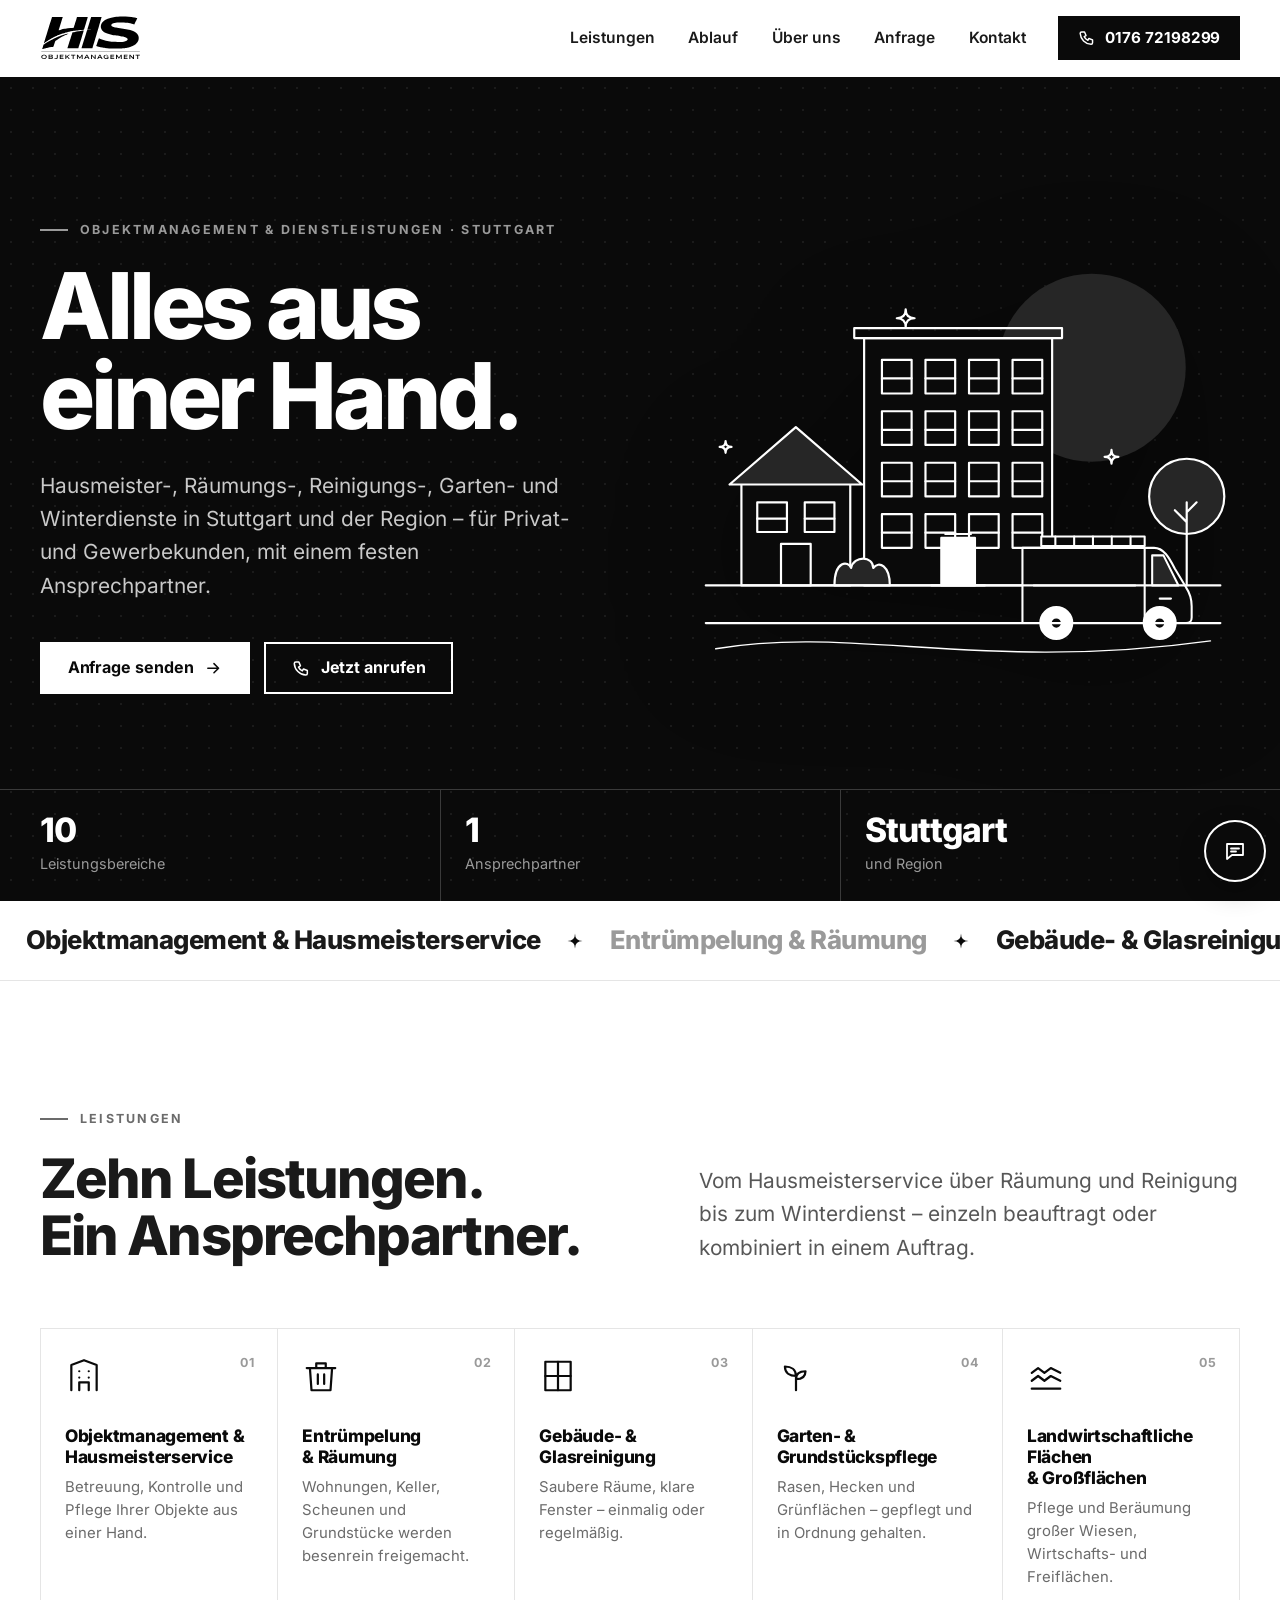
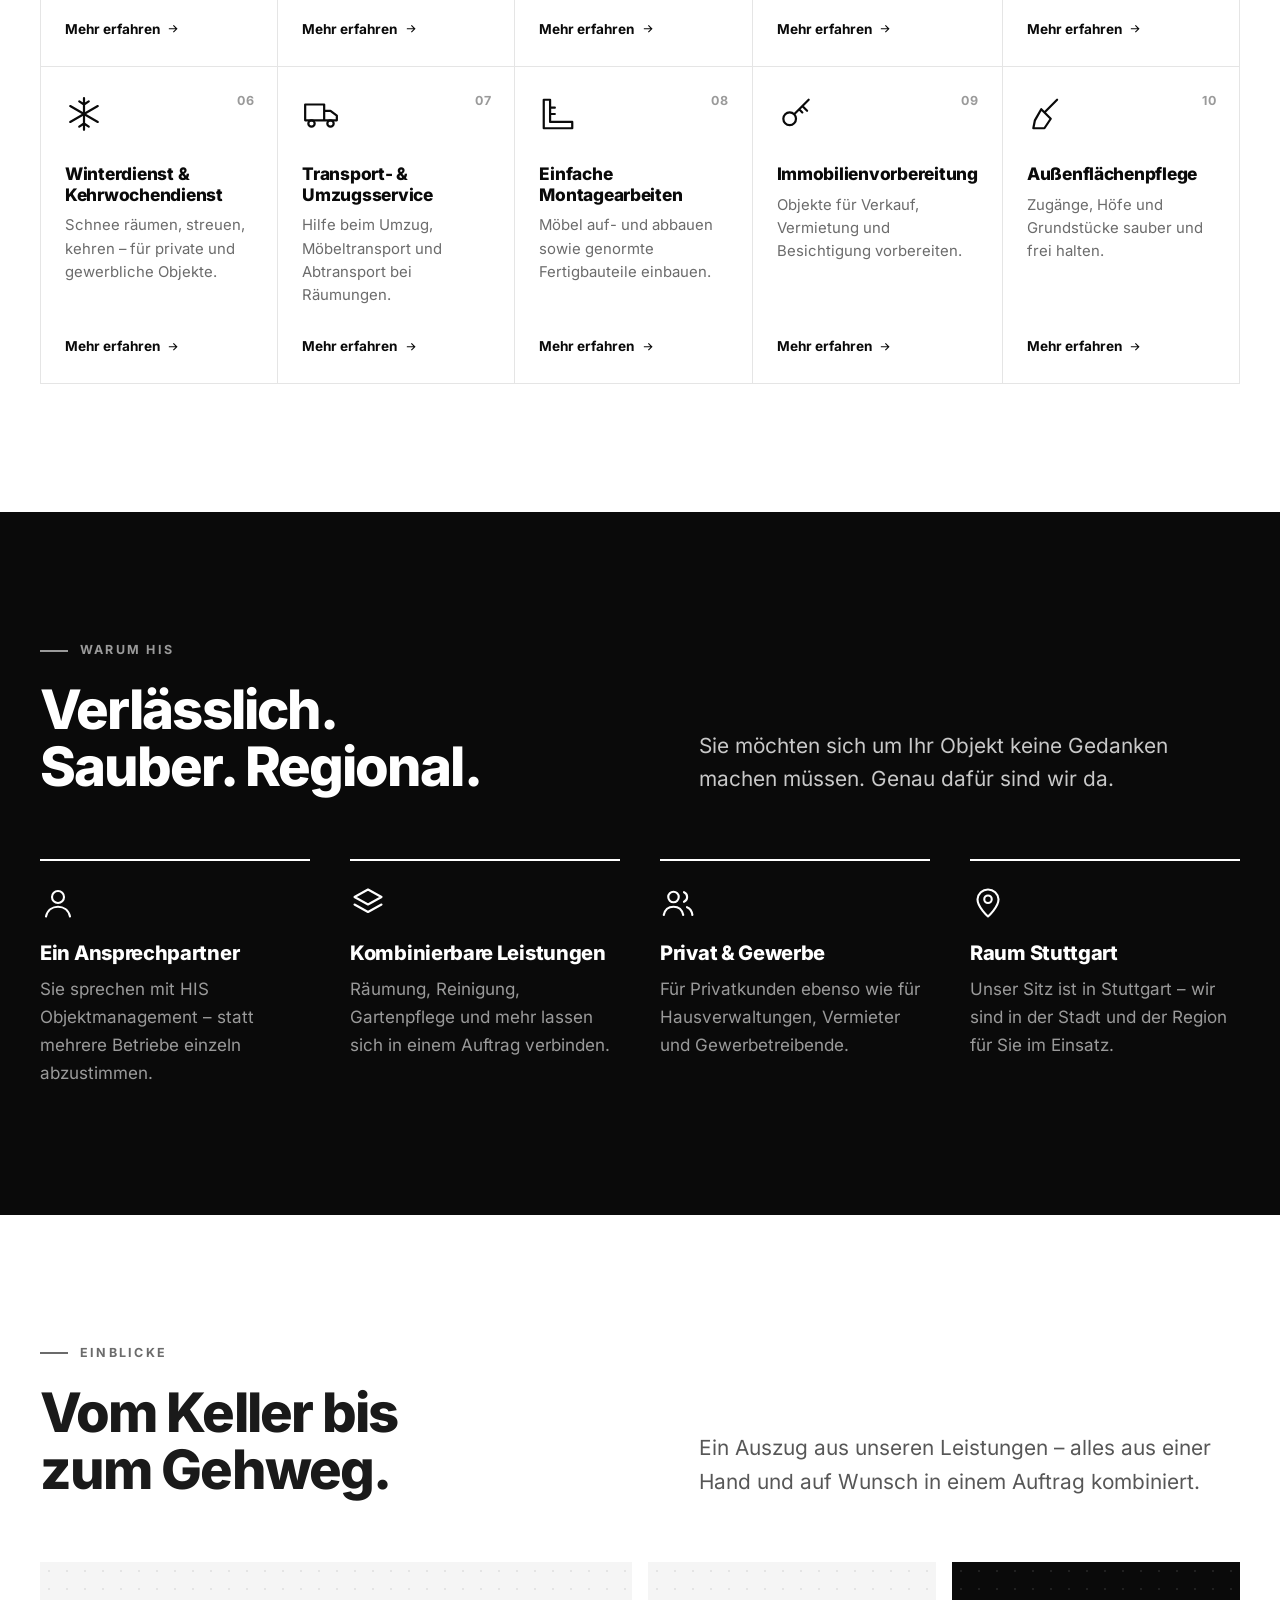
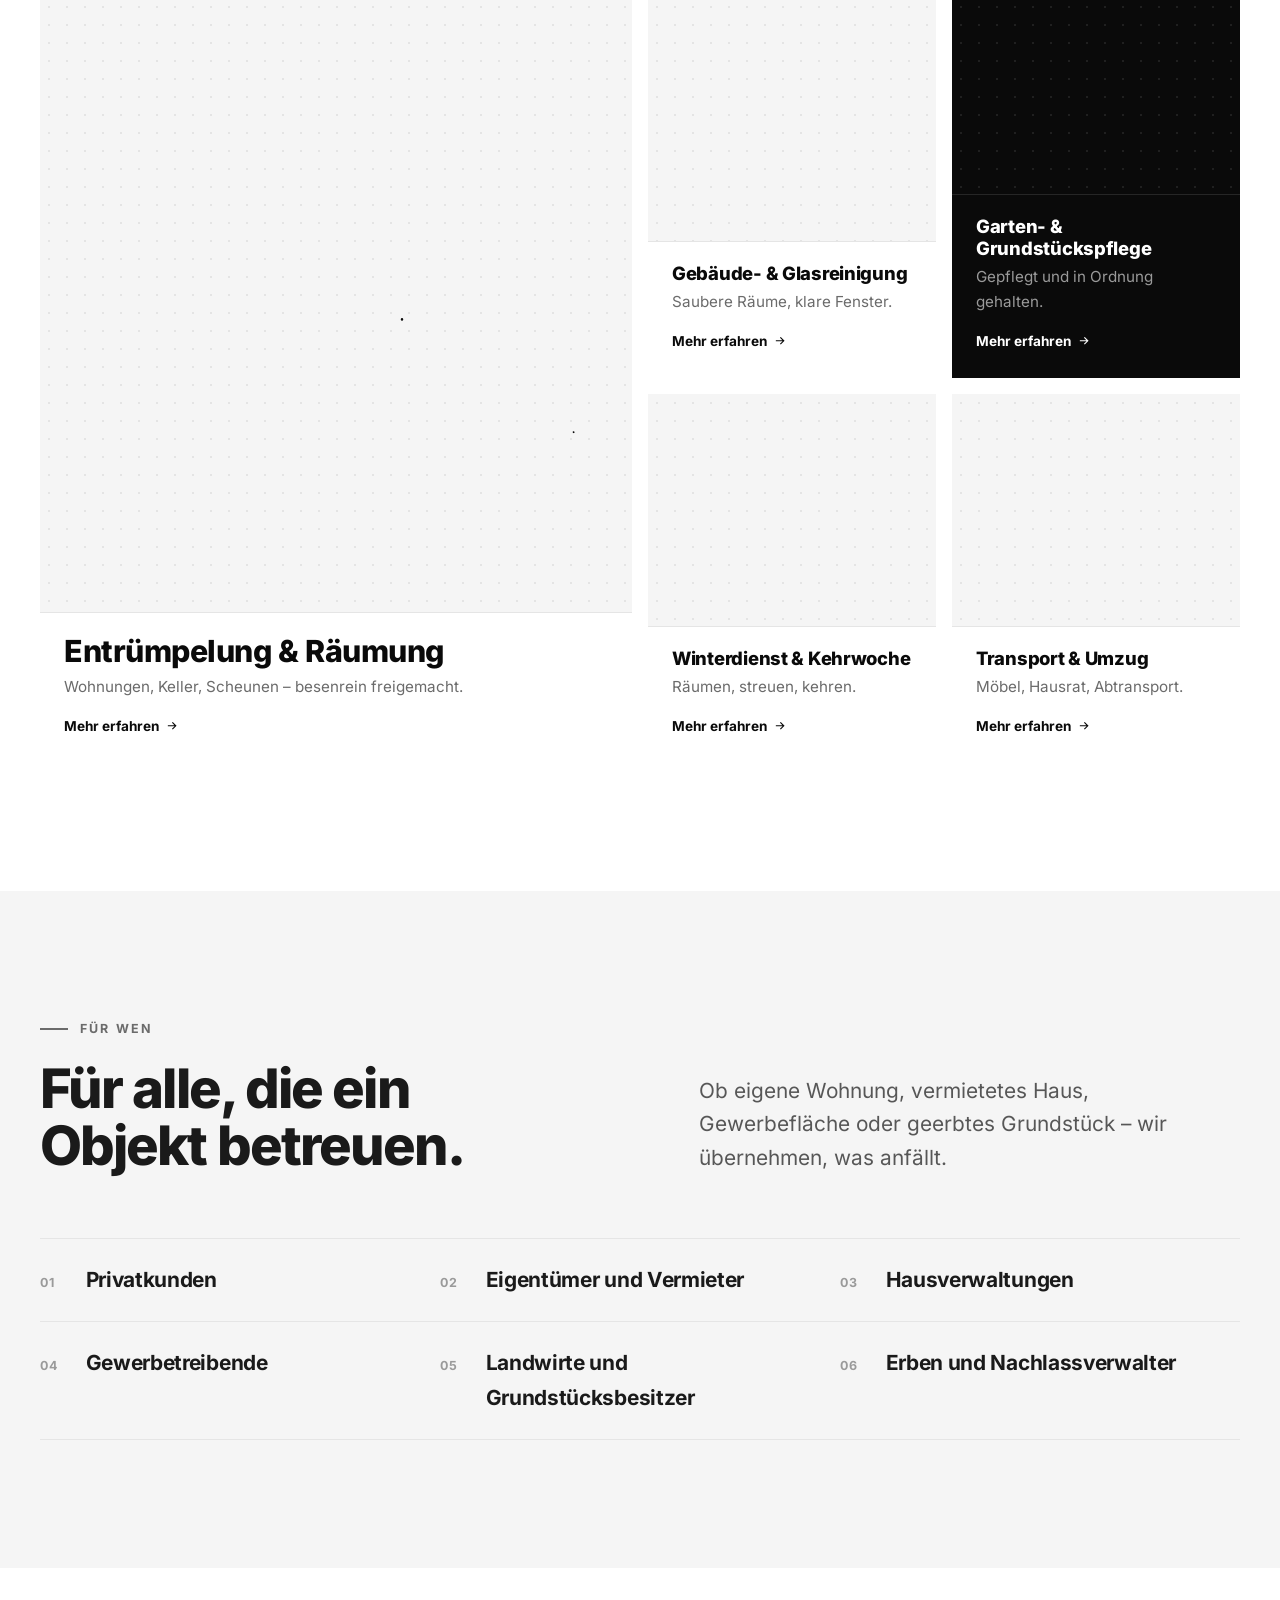
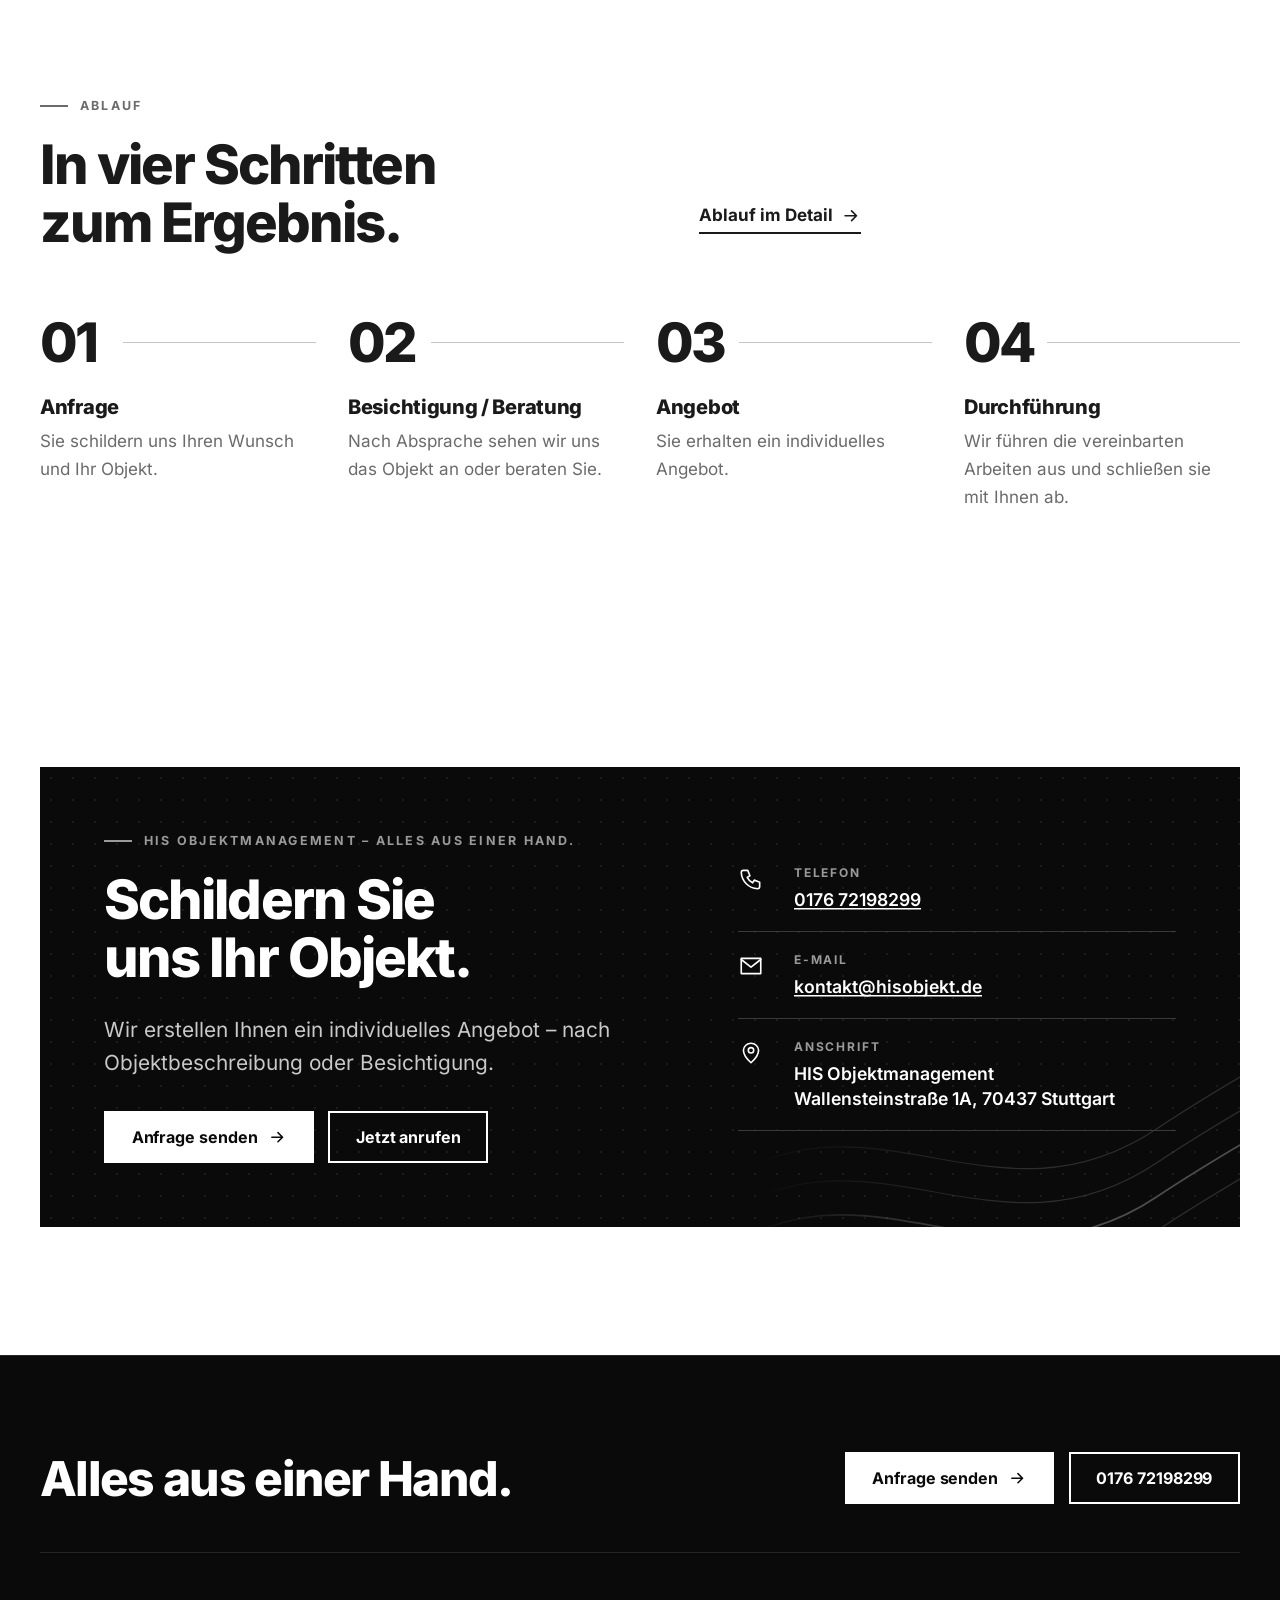
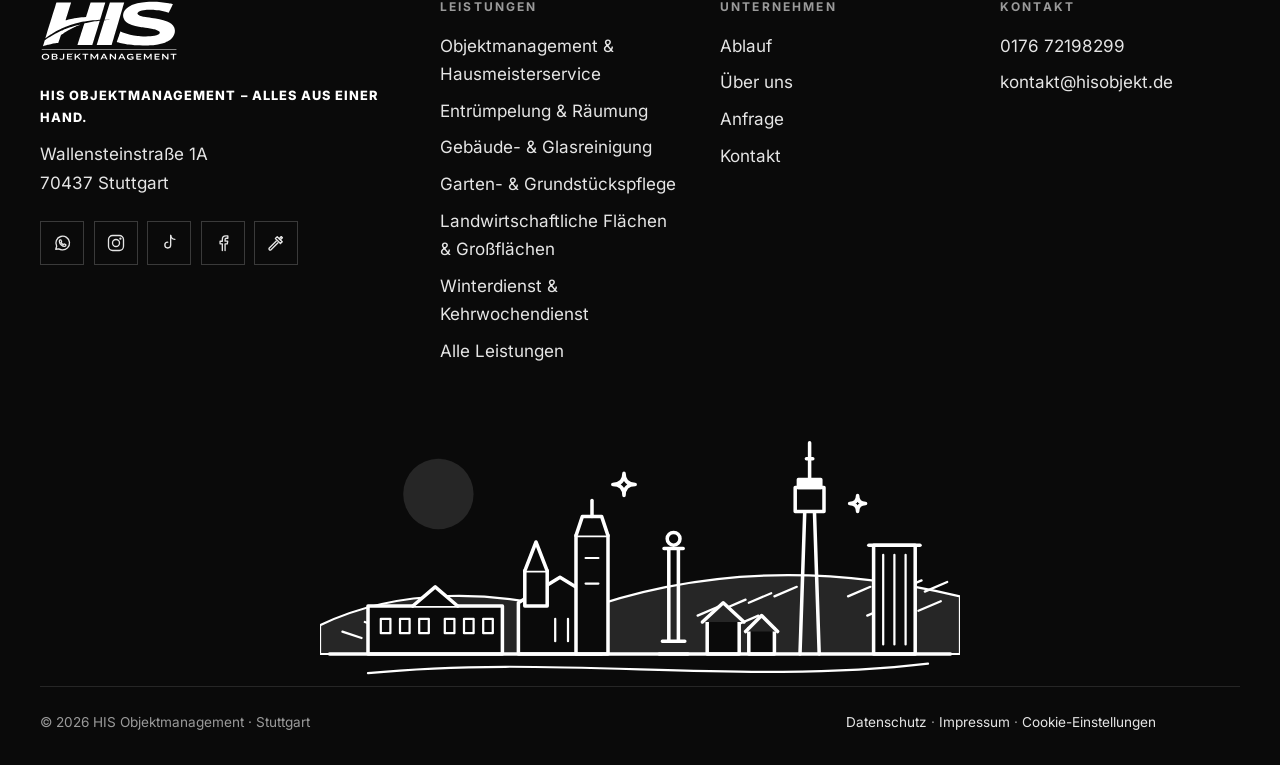
==== commit 8d52cd54: "Stadtsilhouette: im Menü in unter 1 s gezeichnet, im Footer statisch - Mobilmenü: Strichdauer 0,5 s," ====
--- a/index.html
+++ b/index.html
@@ -177,7 +177,7 @@
       <div><h2>Unternehmen</h2><ul><li><a href="ablauf.html">Ablauf</a></li><li><a href="ueber-uns.html">Über uns</a></li><li><a href="anfrage.html">Anfrage</a></li><li><a href="kontakt.html">Kontakt</a></li></ul></div>
       <div><h2>Kontakt</h2><ul><li><a href="tel:+4917672198299">0176 72198299</a></li><li><a href="mailto:kontakt@hisobjekt.de">kontakt@hisobjekt.de</a></li></ul></div>
     </div>
-    <div class="footer-city illu-anim" aria-hidden="true"><svg class="illu" viewBox="0 0 400 160" role="img" aria-label="Illustration: Stuttgarter Stadtsilhouette mit Fernsehturm, Stiftskirche und Weinbergen" focusable="false"><circle pathLength="1" class="f1" cx="74" cy="40" r="22"/><path pathLength="1" class="f1 s thin" d="M0 122 C50 98 110 100 160 114 C220 92 300 80 400 104 V140 H0 Z"/><path pathLength="1" class="s thin" d="M236 116 l14 -6"/><path pathLength="1" class="s thin" d="M252 112 l14 -6"/><path pathLength="1" class="s thin" d="M268 108 l14 -6"/><path pathLength="1" class="s thin" d="M284 104 l14 -6"/><path pathLength="1" class="s thin" d="M330 104 l14 -6"/><path pathLength="1" class="s thin" d="M346 101 l14 -6"/><path pathLength="1" class="s thin" d="M362 100 l14 -6"/><path pathLength="1" class="s thin" d="M378 101 l14 -6"/><path pathLength="1" class="s thin" d="M244 126 l14 -6"/><path pathLength="1" class="s thin" d="M260 122 l14 -6"/><path pathLength="1" class="s thin" d="M342 116 l14 -6"/><path pathLength="1" class="s thin" d="M358 113 l14 -6"/><path pathLength="1" class="s thin" d="M374 113 l14 -6"/><path pathLength="1" class="s thin" d="M14 126 l12 4"/><path pathLength="1" class="s thin" d="M28 120 l12 4"/><path pathLength="1" class="s thin" d="M42 115 l12 4"/><path pathLength="1" class="s thin" d="M56 112 l12 4"/><rect pathLength="1" class="f2 s" x="30" y="110" width="84" height="30"/><path pathLength="1" class="f2 s" d="M58 110 L72 98 L86 110"/><rect pathLength="1" class="s thin" x="38" y="118" width="6" height="9"/><rect pathLength="1" class="s thin" x="50" y="118" width="6" height="9"/><rect pathLength="1" class="s thin" x="62" y="118" width="6" height="9"/><rect pathLength="1" class="s thin" x="78" y="118" width="6" height="9"/><rect pathLength="1" class="s thin" x="90" y="118" width="6" height="9"/><rect pathLength="1" class="s thin" x="102" y="118" width="6" height="9"/><path pathLength="1" class="f2 s" d="M124 140 V108 L150 92 L176 108 V140 Z"/><rect pathLength="1" class="f2 s" x="160" y="66" width="20" height="74"/><path pathLength="1" class="f2 s" d="M160 66 L164 54 H176 L180 66"/><path pathLength="1" class="s" d="M170 54 V44"/><rect pathLength="1" class="f2 s" x="128" y="88" width="14" height="22"/><path pathLength="1" class="f2 s" d="M128 88 L135 70 L142 88"/><path pathLength="1" class="s thin" d="M166 80 h8 M166 96 h8 M147 118 v14 M155 118 v14"/><path pathLength="1" class="s" d="M212 140 H230 M214 132 H228 M218 132 V74 M224 132 V74 M215 74 H227"/><circle pathLength="1" class="f2 s" cx="221" cy="68" r="4"/><rect pathLength="1" class="f2 s" x="242" y="118" width="20" height="22"/><path pathLength="1" class="f1 s" d="M239 120 L252 108 L265 120"/><rect pathLength="1" class="f2 s" x="268" y="124" width="16" height="16"/><path pathLength="1" class="f1 s" d="M266 126 L276 116 L286 126"/><path pathLength="1" class="s" d="M300 140 L303 50 M312 140 L309 50"/><rect pathLength="1" class="f2 s" x="297" y="36" width="18" height="15"/><rect pathLength="1" class="f3 s" x="299" y="31" width="14" height="5"/><path pathLength="1" class="s" d="M306 31 V8 M304 18 h4"/><rect pathLength="1" class="f2 s" x="346" y="72" width="26" height="68"/><path pathLength="1" class="s thin" d="M352 78 v56 M359 78 v56 M366 78 v56"/><path pathLength="1" class="s" d="M343 72 H375"/><path pathLength="1" class="s" d="M6 140 H394"/><path pathLength="1" class="s thin" d="M30 152 C150 140 260 160 380 146"/><path pathLength="1" class="s tw" d="M190 27 Q190 34 197 34 Q190 34 190 41 Q190 34 183 34 Q190 34 190 27 Z"/><path pathLength="1" class="s tw" d="M336 41 Q336 46 341 46 Q336 46 336 51 Q336 46 331 46 Q336 46 336 41 Z"/></svg></div>
+    <div class="footer-city" aria-hidden="true"><svg class="illu" viewBox="0 0 400 160" role="img" aria-label="Illustration: Stuttgarter Stadtsilhouette mit Fernsehturm, Stiftskirche und Weinbergen" focusable="false"><circle pathLength="1" class="f1" cx="74" cy="40" r="22"/><path pathLength="1" class="f1 s thin" d="M0 122 C50 98 110 100 160 114 C220 92 300 80 400 104 V140 H0 Z"/><path pathLength="1" class="s thin" d="M236 116 l14 -6"/><path pathLength="1" class="s thin" d="M252 112 l14 -6"/><path pathLength="1" class="s thin" d="M268 108 l14 -6"/><path pathLength="1" class="s thin" d="M284 104 l14 -6"/><path pathLength="1" class="s thin" d="M330 104 l14 -6"/><path pathLength="1" class="s thin" d="M346 101 l14 -6"/><path pathLength="1" class="s thin" d="M362 100 l14 -6"/><path pathLength="1" class="s thin" d="M378 101 l14 -6"/><path pathLength="1" class="s thin" d="M244 126 l14 -6"/><path pathLength="1" class="s thin" d="M260 122 l14 -6"/><path pathLength="1" class="s thin" d="M342 116 l14 -6"/><path pathLength="1" class="s thin" d="M358 113 l14 -6"/><path pathLength="1" class="s thin" d="M374 113 l14 -6"/><path pathLength="1" class="s thin" d="M14 126 l12 4"/><path pathLength="1" class="s thin" d="M28 120 l12 4"/><path pathLength="1" class="s thin" d="M42 115 l12 4"/><path pathLength="1" class="s thin" d="M56 112 l12 4"/><rect pathLength="1" class="f2 s" x="30" y="110" width="84" height="30"/><path pathLength="1" class="f2 s" d="M58 110 L72 98 L86 110"/><rect pathLength="1" class="s thin" x="38" y="118" width="6" height="9"/><rect pathLength="1" class="s thin" x="50" y="118" width="6" height="9"/><rect pathLength="1" class="s thin" x="62" y="118" width="6" height="9"/><rect pathLength="1" class="s thin" x="78" y="118" width="6" height="9"/><rect pathLength="1" class="s thin" x="90" y="118" width="6" height="9"/><rect pathLength="1" class="s thin" x="102" y="118" width="6" height="9"/><path pathLength="1" class="f2 s" d="M124 140 V108 L150 92 L176 108 V140 Z"/><rect pathLength="1" class="f2 s" x="160" y="66" width="20" height="74"/><path pathLength="1" class="f2 s" d="M160 66 L164 54 H176 L180 66"/><path pathLength="1" class="s" d="M170 54 V44"/><rect pathLength="1" class="f2 s" x="128" y="88" width="14" height="22"/><path pathLength="1" class="f2 s" d="M128 88 L135 70 L142 88"/><path pathLength="1" class="s thin" d="M166 80 h8 M166 96 h8 M147 118 v14 M155 118 v14"/><path pathLength="1" class="s" d="M212 140 H230 M214 132 H228 M218 132 V74 M224 132 V74 M215 74 H227"/><circle pathLength="1" class="f2 s" cx="221" cy="68" r="4"/><rect pathLength="1" class="f2 s" x="242" y="118" width="20" height="22"/><path pathLength="1" class="f1 s" d="M239 120 L252 108 L265 120"/><rect pathLength="1" class="f2 s" x="268" y="124" width="16" height="16"/><path pathLength="1" class="f1 s" d="M266 126 L276 116 L286 126"/><path pathLength="1" class="s" d="M300 140 L303 50 M312 140 L309 50"/><rect pathLength="1" class="f2 s" x="297" y="36" width="18" height="15"/><rect pathLength="1" class="f3 s" x="299" y="31" width="14" height="5"/><path pathLength="1" class="s" d="M306 31 V8 M304 18 h4"/><rect pathLength="1" class="f2 s" x="346" y="72" width="26" height="68"/><path pathLength="1" class="s thin" d="M352 78 v56 M359 78 v56 M366 78 v56"/><path pathLength="1" class="s" d="M343 72 H375"/><path pathLength="1" class="s" d="M6 140 H394"/><path pathLength="1" class="s thin" d="M30 152 C150 140 260 160 380 146"/><path pathLength="1" class="s tw" d="M190 27 Q190 34 197 34 Q190 34 190 41 Q190 34 183 34 Q190 34 190 27 Z"/><path pathLength="1" class="s tw" d="M336 41 Q336 46 341 46 Q336 46 336 51 Q336 46 331 46 Q336 46 336 41 Z"/></svg></div>
     <div class="footer-bottom"><span>© 2026 HIS Objektmanagement · Stuttgart</span><span><a href="datenschutz.html">Datenschutz</a> · <a href="impressum.html">Impressum</a> · <a href="#" data-cookie-settings>Cookie-Einstellungen</a></span></div>
   </div>
 </footer>
--- a/style.css
+++ b/style.css
@@ -677,3 +677,9 @@
 .site-footer .illu .f3 { fill: var(--white); }
 /* Platz für den schwebenden Kontakt-Button, damit er die Links der letzten Zeile nicht verdeckt */
 .footer-bottom { padding-right: 84px; }
+/* Stadtsilhouette im Mobilmenü: Strich 0,5 s, Staffelung 0,45 s → nach knapp 1 Sekunde fertig */
+.js .nav-city.illu-anim.in .illu .s { animation-duration: .5s; }
+.js .nav-city.illu-anim.in .illu .s.tw { animation-duration: .5s, 3.2s; animation-delay: var(--dl, 0s), 1s; }
+.js .nav-city.illu-anim.in .illu [class*="f"] { transition: fill-opacity .3s ease calc(var(--dl, 0s) + .2s); }
+/* Silhouette im Footer: statisch, ohne Funkeln */
+.footer-city .illu .tw { animation: none; }
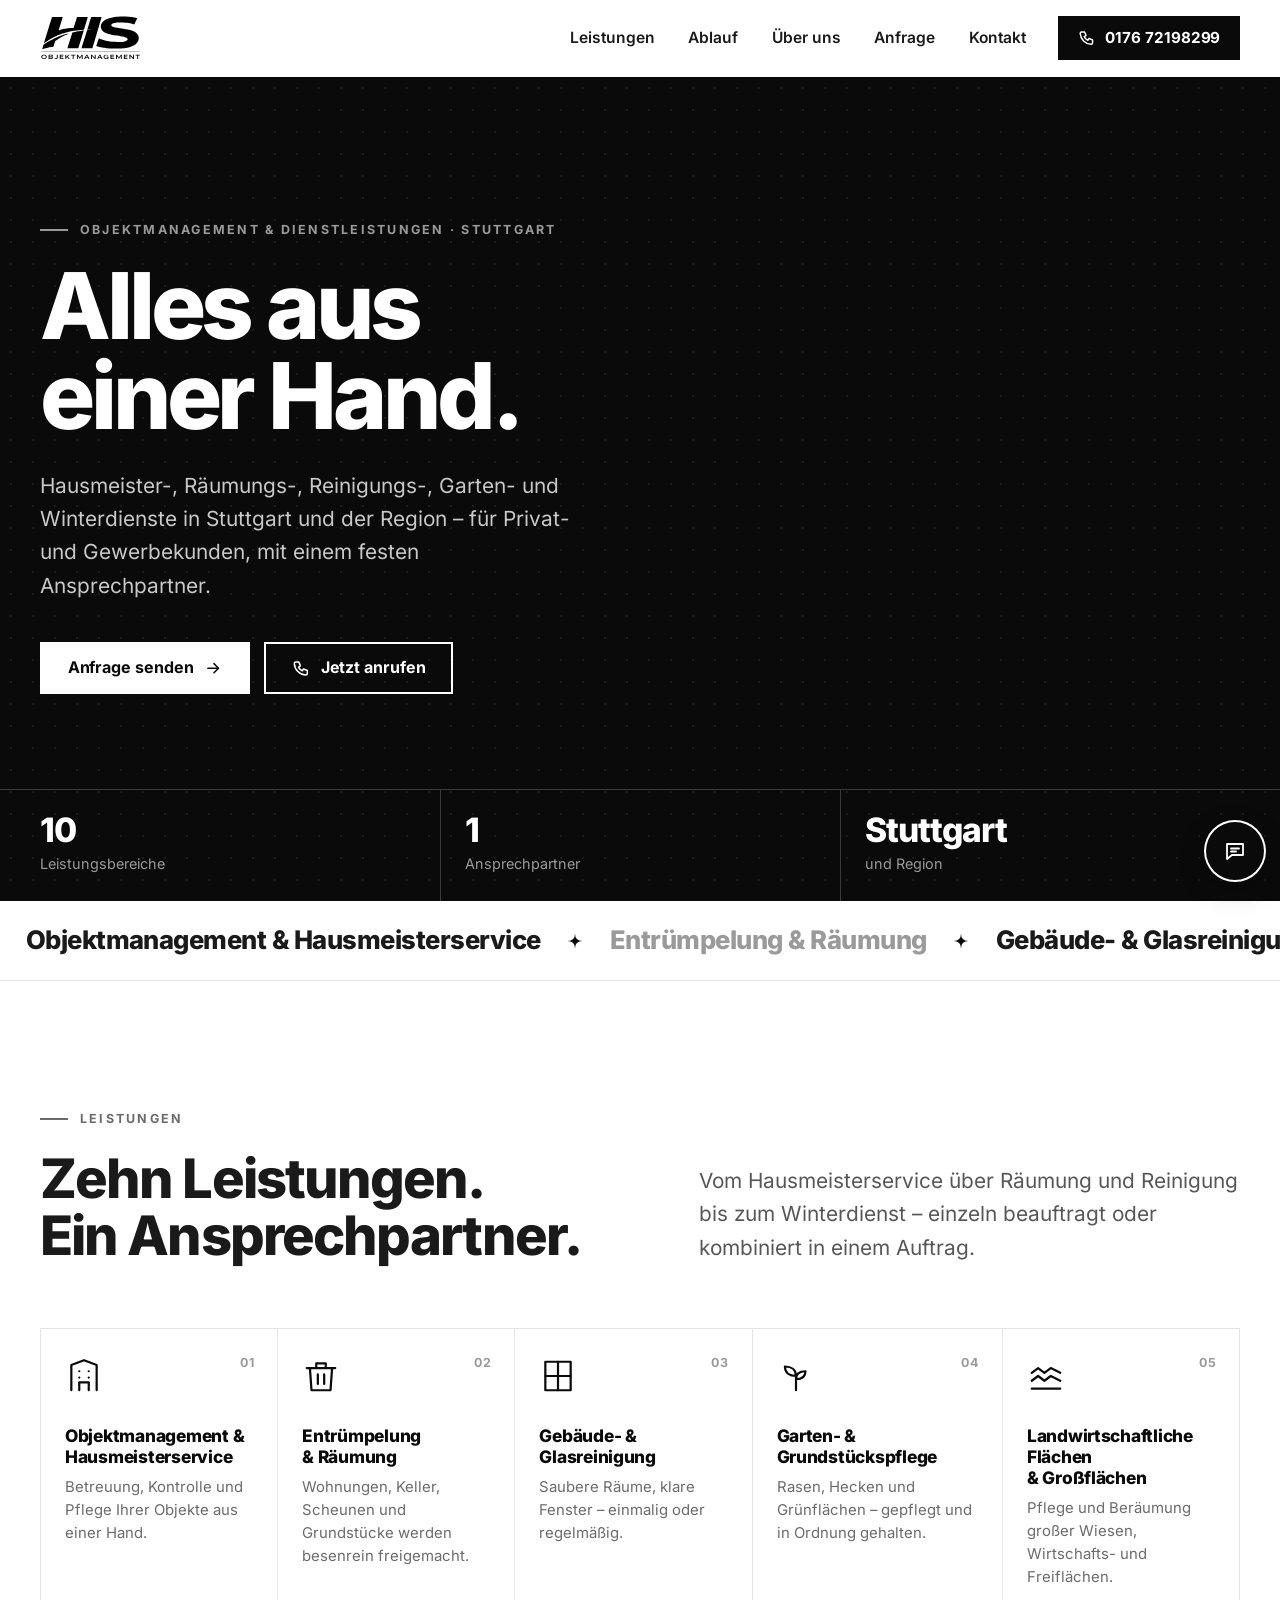
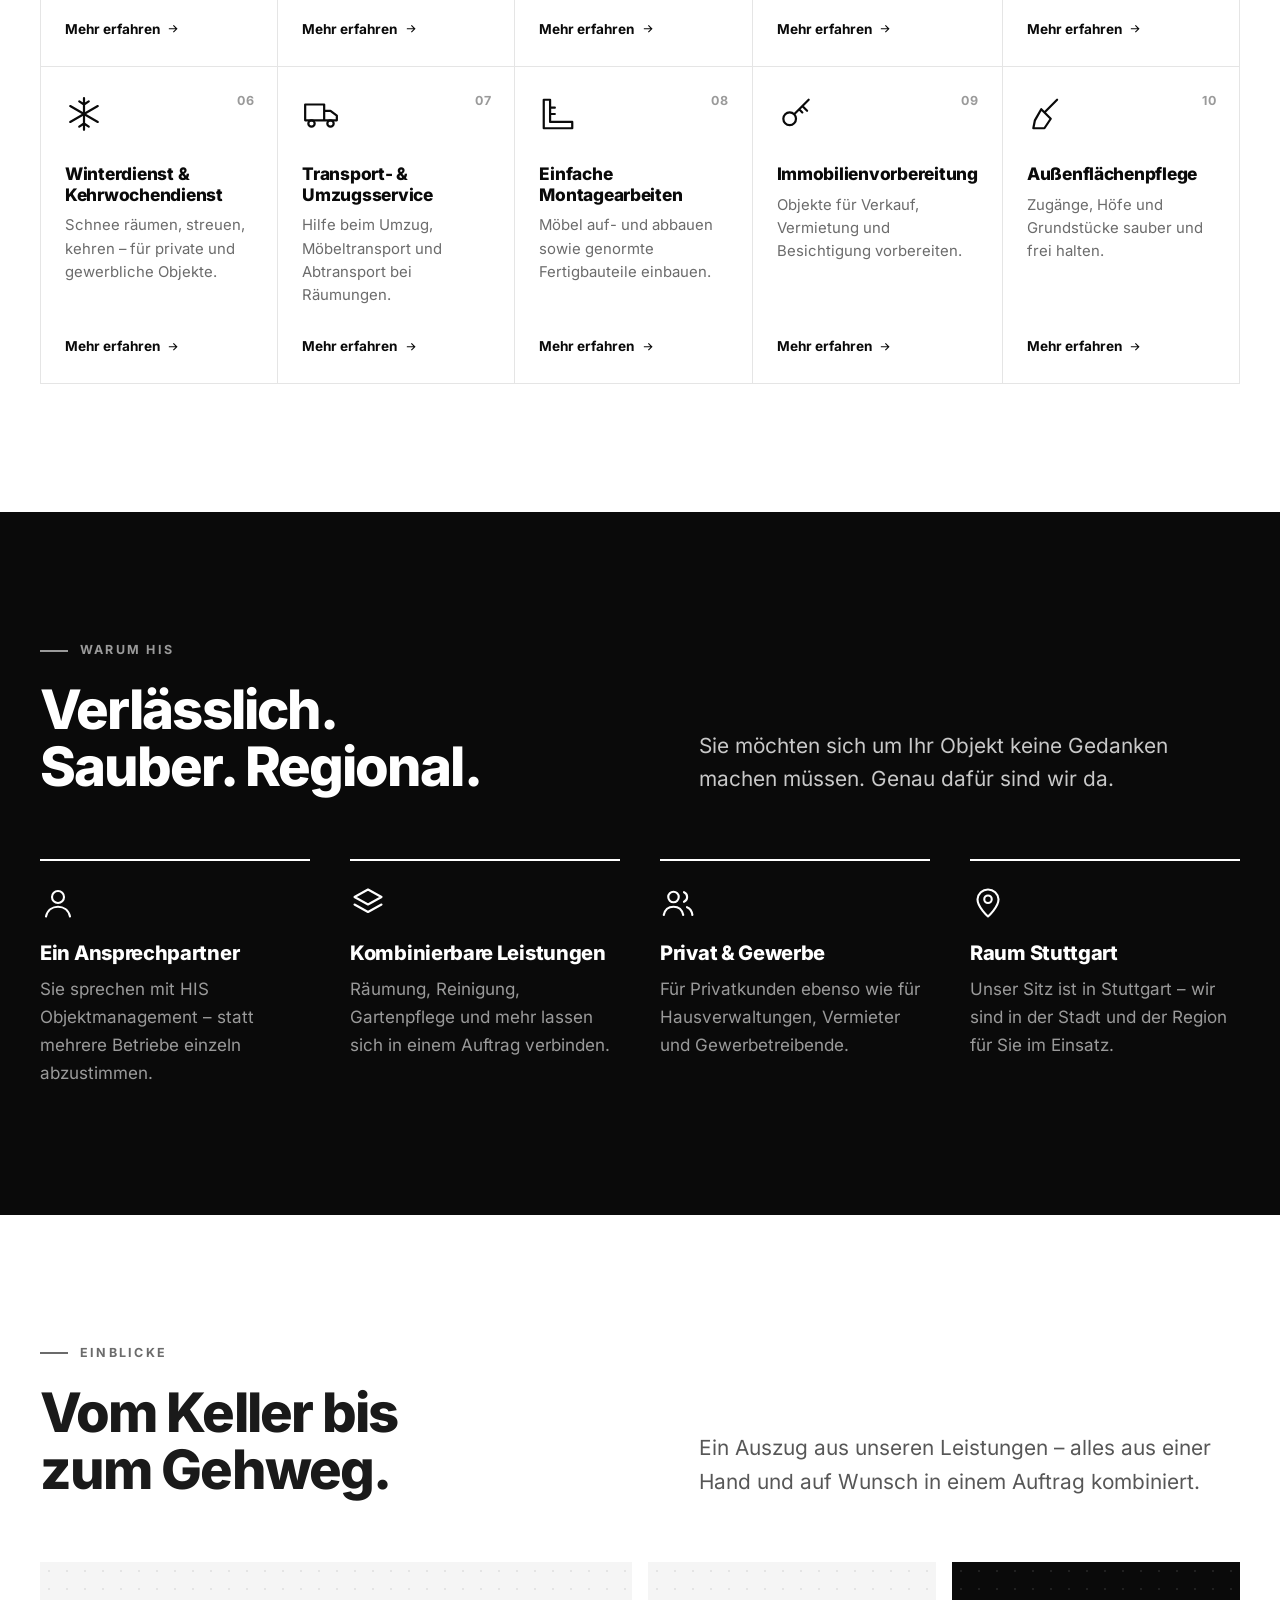
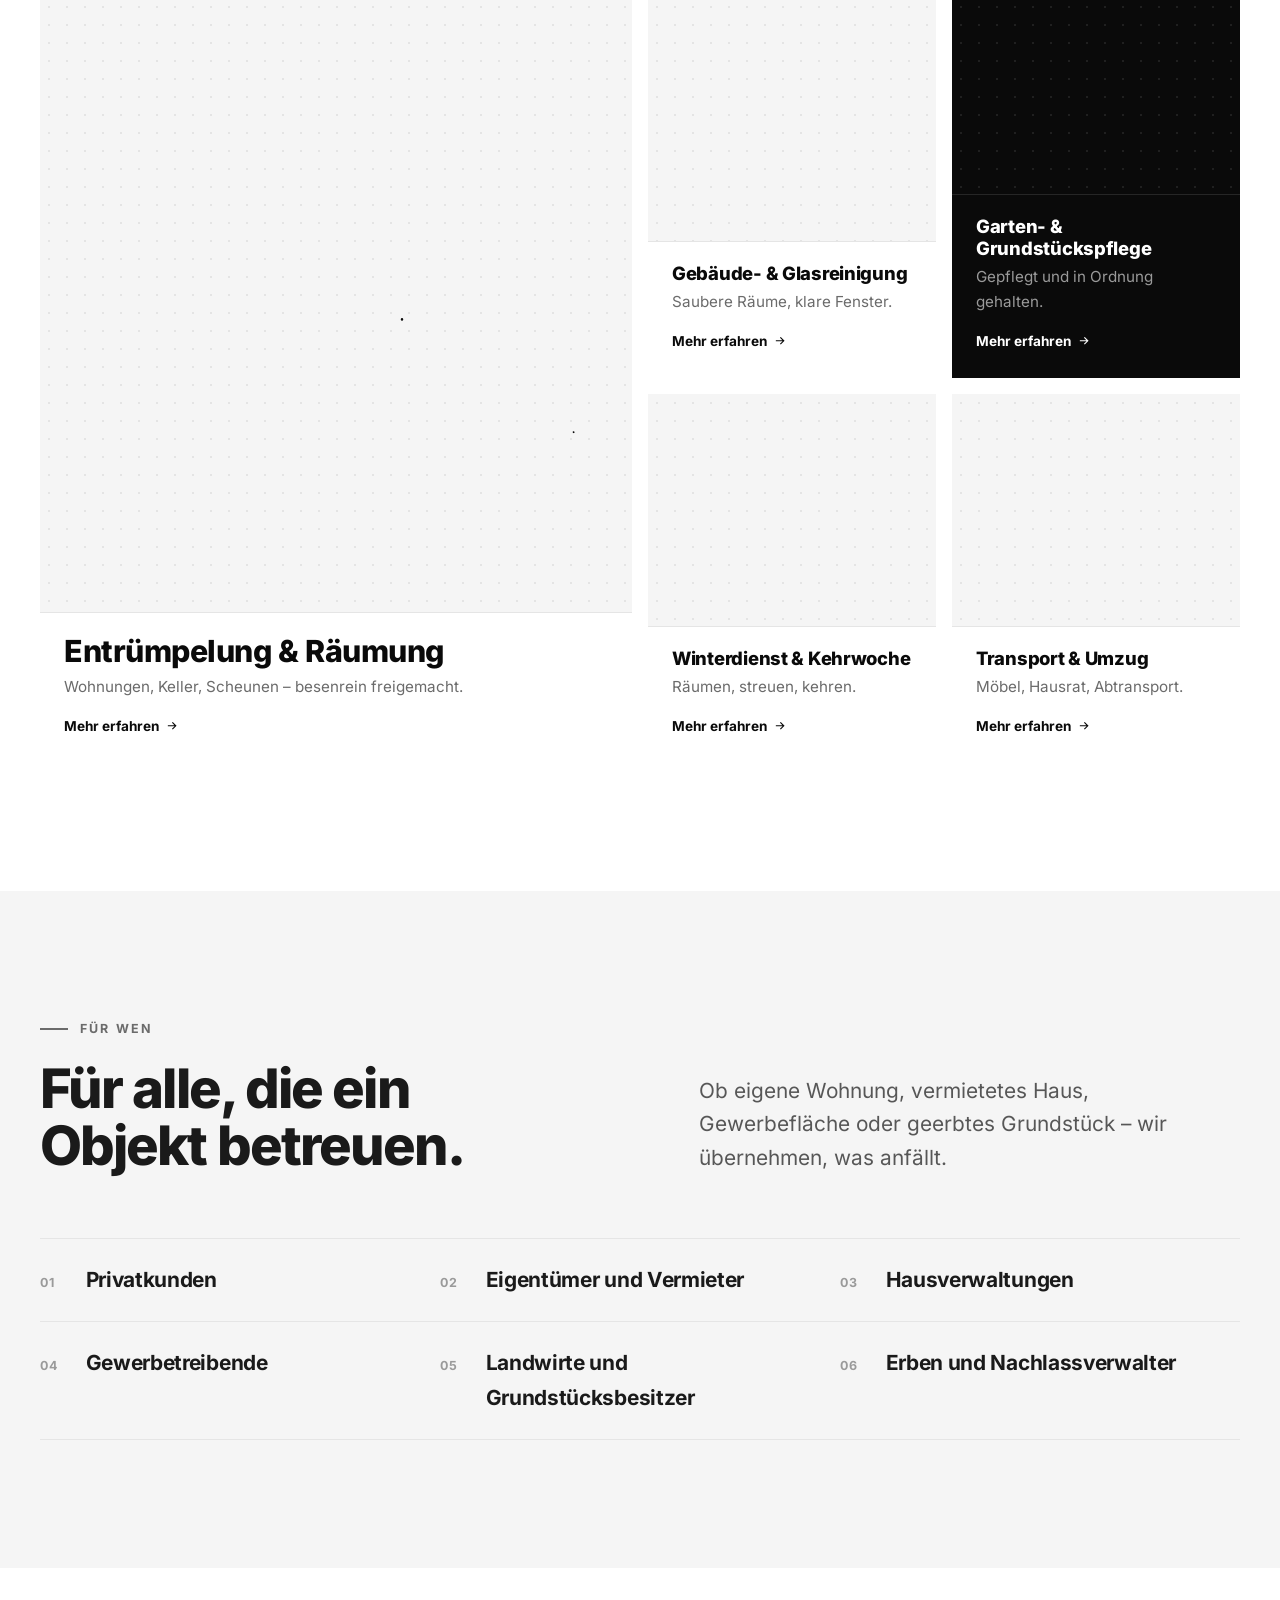
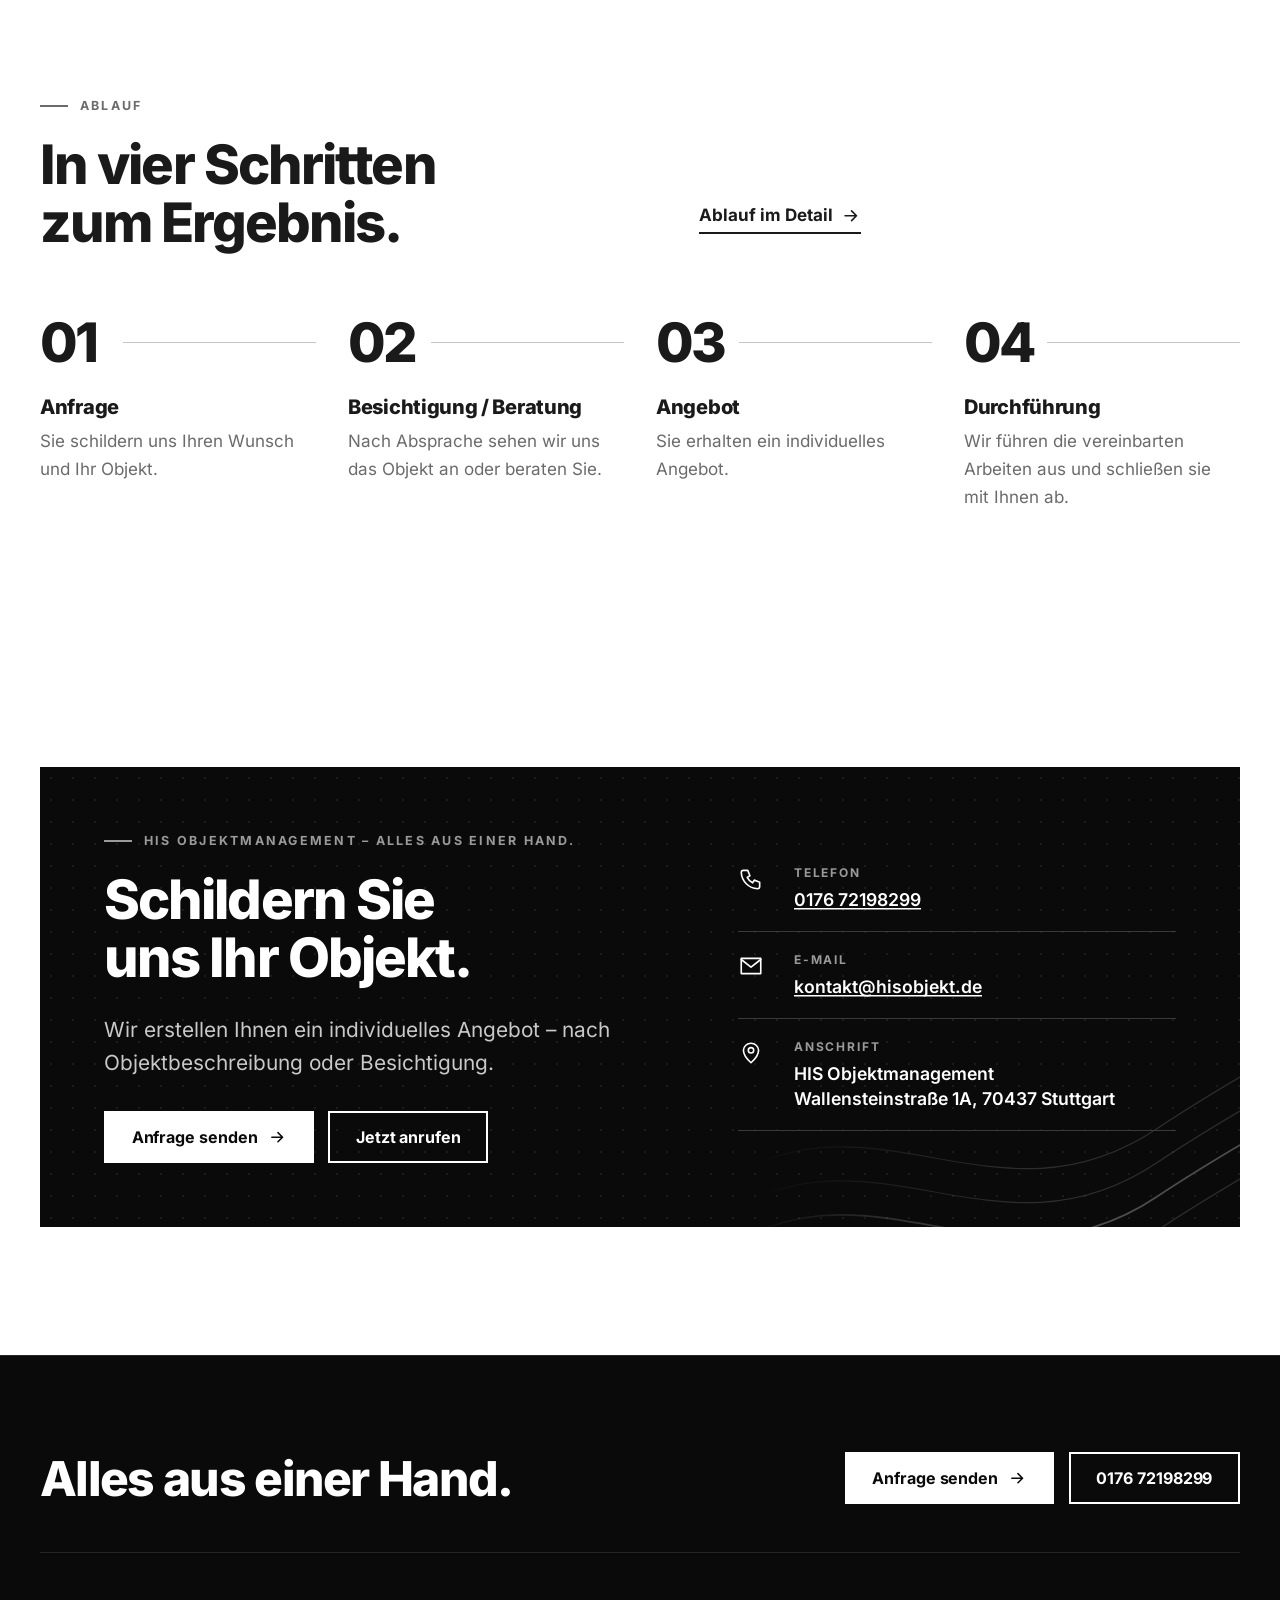
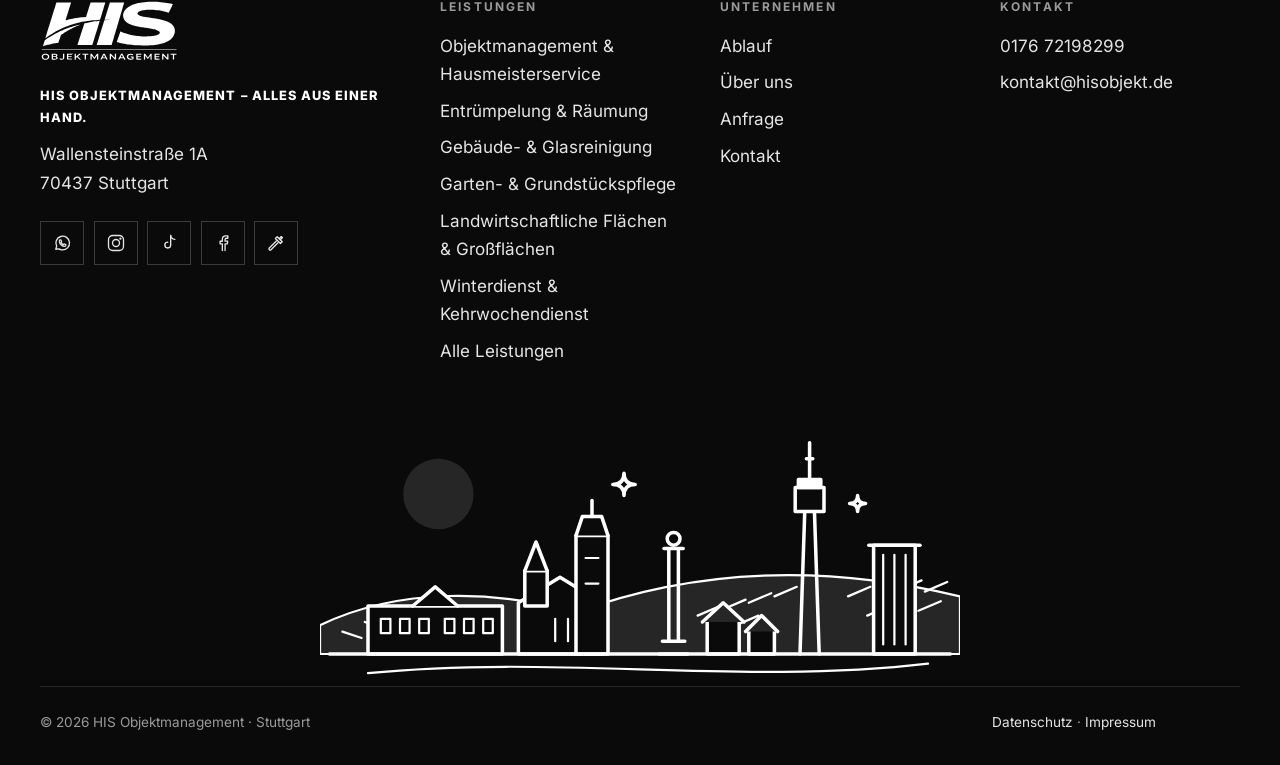
==== commit 96a46fa7: "SEO-Feinschliff, Favicons, Cookie-Link im Footer entfernt - Seitentitel auf max. 60 Zeichen gekürzt " ====
--- a/index.html
+++ b/index.html
@@ -6,17 +6,19 @@
 <script id="Cookiebot" src="https://consent.cookiebot.com/uc.js" data-cbid="DOMAIN-GRUPPEN-ID" data-blockingmode="auto" type="text/javascript"></script>
 -->
 <meta name="viewport" content="width=device-width, initial-scale=1, viewport-fit=cover">
-<title>HIS Objektmanagement Stuttgart – Hausmeister, Räumung, Reinigung | Alles aus einer Hand</title>
-<meta name="description" content="HIS Objektmanagement in Stuttgart: Hausmeisterservice, Entrümpelung, Reinigung, Gartenpflege und Winterdienst – Alles aus einer Hand. Jetzt anfragen: 0176 72198299.">
+<title>HIS Objektmanagement Stuttgart – Alles aus einer Hand</title>
+<meta name="description" content="HIS Objektmanagement Stuttgart: Hausmeisterservice, Entrümpelung, Reinigung, Garten- und Winterdienst – alles aus einer Hand. Tel. 0176 72198299.">
 <link rel="canonical" href="https://hisobjekt.de/">
 <link rel="preload" href="assets/fonts/inter-latin-wght.woff2" as="font" type="font/woff2" crossorigin>
-<link rel="icon" href="assets/HIS-logo-schwarz.svg" type="image/svg+xml">
-<link rel="apple-touch-icon" href="assets/og-image.png">
+<link rel="icon" href="favicon.ico" sizes="32x32">
+<link rel="icon" href="assets/icons/icon.svg" type="image/svg+xml">
+<link rel="apple-touch-icon" href="assets/icons/apple-touch-icon.png">
+<link rel="manifest" href="site.webmanifest">
 <meta property="og:type" content="website">
 <meta property="og:locale" content="de_DE">
 <meta property="og:site_name" content="HIS Objektmanagement">
-<meta property="og:title" content="HIS Objektmanagement Stuttgart – Hausmeister, Räumung, Reinigung | Alles aus einer Hand">
-<meta property="og:description" content="HIS Objektmanagement in Stuttgart: Hausmeisterservice, Entrümpelung, Reinigung, Gartenpflege und Winterdienst – Alles aus einer Hand. Jetzt anfragen: 0176 72198299.">
+<meta property="og:title" content="HIS Objektmanagement Stuttgart – Alles aus einer Hand">
+<meta property="og:description" content="HIS Objektmanagement Stuttgart: Hausmeisterservice, Entrümpelung, Reinigung, Garten- und Winterdienst – alles aus einer Hand. Tel. 0176 72198299.">
 <meta property="og:url" content="https://hisobjekt.de/">
 <meta property="og:image" content="https://hisobjekt.de/assets/og-image.png">
 <meta property="og:image:width" content="1200">
@@ -27,7 +29,7 @@
 <meta name="format-detection" content="telephone=no">
 <link rel="stylesheet" href="style.css">
 <script>document.documentElement.classList.add('js');</script>
-<script type="application/ld+json">[{"@context": "https://schema.org", "@type": "HomeAndConstructionBusiness", "@id": "https://hisobjekt.de/#business", "name": "HIS Objektmanagement", "slogan": "Alles aus einer Hand.", "url": "https://hisobjekt.de/", "logo": "https://hisobjekt.de/assets/HIS-logo-schwarz.svg", "image": "https://hisobjekt.de/assets/og-image.png", "telephone": "+49 176 72198299", "email": "kontakt@hisobjekt.de", "address": {"@type": "PostalAddress", "streetAddress": "Wallensteinstraße 1A", "postalCode": "70437", "addressLocality": "Stuttgart", "addressRegion": "Baden-Württemberg", "addressCountry": "DE"}, "areaServed": [{"@type": "City", "name": "Stuttgart"}, {"@type": "AdministrativeArea", "name": "Region Stuttgart"}], "description": "Objektmanagement, Hausmeister-, Räumungs-, Reinigungs-, Garten- und Winterdienste im Raum Stuttgart.", "knowsAbout": ["Objektmanagement & Hausmeisterservice", "Entrümpelung & Räumung", "Gebäude- & Glasreinigung", "Garten- & Grundstückspflege", "Landwirtschaftliche Flächen & Großflächen", "Winterdienst & Kehrwochendienst", "Transport- & Umzugsservice", "Einfache Montagearbeiten", "Immobilienvorbereitung", "Außenflächenpflege"], "sameAs": ["https://www.instagram.com/his.objekt/", "https://www.tiktok.com/@his.objektmanagement", "https://www.facebook.com/61596001737027/", "https://www.my-hammer.de/auftragnehmer/his-objektmanagement"], "hasOfferCatalog": {"@type": "OfferCatalog", "name": "Leistungen", "itemListElement": [{"@type": "Offer", "itemOffered": {"@type": "Service", "name": "Objektmanagement & Hausmeisterservice", "description": "HIS Objektmanagement kümmert sich um die laufende Betreuung Ihrer Immobilie. Dazu gehören regelmäßige Kontrollen, die Pflege gemeinsam genutzter Flächen und einfache Hausmeistertätigkeiten. Umfang und Rhythmus stimmen wir individuell mit Ihnen ab.", "areaServed": "Stuttgart", "url": "https://hisobjekt.de/leistungen.html#objektmanagement"}}, {"@type": "Offer", "itemOffered": {"@type": "Service", "name": "Entrümpelung & Räumung", "description": "Ob Haushaltsauflösung, Kellerräumung oder Gewerbefläche: Wir räumen Ihre Räume und Flächen und kümmern uns um Ausräumen, Abbau und Abtransport. Das ist besonders hilfreich bei Erbfällen, Mieterwechseln oder Objektverkäufen.", "areaServed": "Stuttgart", "url": "https://hisobjekt.de/leistungen.html#entruempelung"}}, {"@type": "Offer", "itemOffered": {"@type": "Service", "name": "Gebäude- & Glasreinigung", "description": "Wir reinigen Wohnungen, Häuser, Büros und Gewerbeflächen, auf Wunsch regelmäßig als Unterhaltsreinigung. Auch Fenster- und Glasflächen sowie die Reinigung nach Entrümpelungsarbeiten gehören dazu.", "areaServed": "Stuttgart", "url": "https://hisobjekt.de/leistungen.html#reinigung"}}, {"@type": "Offer", "itemOffered": {"@type": "Service", "name": "Garten- & Grundstückspflege", "description": "Wir pflegen Gärten, Höfe und Grundstücke, von der regelmäßigen Rasenpflege bis zur Instandsetzung verwilderter Flächen. So bleibt Ihr Grundstück ordentlich und nutzbar.", "areaServed": "Stuttgart", "url": "https://hisobjekt.de/leistungen.html#garten"}}, {"@type": "Offer", "itemOffered": {"@type": "Service", "name": "Landwirtschaftliche Flächen & Großflächen", "description": "Für Landwirte und Grundstücksbesitzer übernehmen wir die Pflege größerer Flächen. Dazu zählen Wiesen und Freiflächen ebenso wie Wirtschaftsflächen, Zufahrten und Nebenflächen.", "areaServed": "Stuttgart", "url": "https://hisobjekt.de/leistungen.html#landwirtschaft"}}, {"@type": "Offer", "itemOffered": {"@type": "Service", "name": "Winterdienst & Kehrwochendienst", "description": "Wir halten Gehwege, Zugänge und Hofflächen in der kalten Jahreszeit begehbar und übernehmen auch den Kehrwochendienst. Der Winterdienst steht privaten wie gewerblichen Objekten offen.", "areaServed": "Stuttgart", "url": "https://hisobjekt.de/leistungen.html#winterdienst"}}, {"@type": "Offer", "itemOffered": {"@type": "Service", "name": "Transport- & Umzugsservice", "description": "Wir unterstützen Sie bei privaten Umzügen und transportieren Möbel und Hausrat. Auch der Abtransport im Rahmen von Räumungsarbeiten ist möglich.", "areaServed": "Stuttgart", "url": "https://hisobjekt.de/leistungen.html#transport"}}, {"@type": "Offer", "itemOffered": {"@type": "Service", "name": "Einfache Montagearbeiten", "description": "Wir übernehmen einfache Montage- und Demontagearbeiten, etwa an Möbeln, Regalen und Küchen. Arbeiten mit Elektro- und Wasseranschlüssen gehören nicht zu unserem Leistungsumfang.", "areaServed": "Stuttgart", "url": "https://hisobjekt.de/leistungen.html#montage"}}, {"@type": "Offer", "itemOffered": {"@type": "Service", "name": "Immobilienvorbereitung", "description": "Bevor eine Immobilie verkauft oder vermietet wird, bereiten wir sie vor: Wir räumen, reinigen und bringen Innen- und Außenbereiche in einen präsentablen Zustand.", "areaServed": "Stuttgart", "url": "https://hisobjekt.de/leistungen.html#immobilienvorbereitung"}}, {"@type": "Offer", "itemOffered": {"@type": "Service", "name": "Außenflächenpflege", "description": "Wir halten zugängliche Außenflächen sauber und begehbar. Dazu gehören die Entfernung von Laub und losem Schmutz sowie die Pflege und Ordnung Ihres Grundstücks.", "areaServed": "Stuttgart", "url": "https://hisobjekt.de/leistungen.html#aussenflaechen"}}]}}]</script>
+<script type="application/ld+json">[{"@context": "https://schema.org", "@type": "HomeAndConstructionBusiness", "@id": "https://hisobjekt.de/#business", "name": "HIS Objektmanagement", "slogan": "Alles aus einer Hand.", "url": "https://hisobjekt.de/", "logo": "https://hisobjekt.de/assets/icons/icon-512.png", "image": "https://hisobjekt.de/assets/og-image.png", "telephone": "+49 176 72198299", "email": "kontakt@hisobjekt.de", "address": {"@type": "PostalAddress", "streetAddress": "Wallensteinstraße 1A", "postalCode": "70437", "addressLocality": "Stuttgart", "addressRegion": "Baden-Württemberg", "addressCountry": "DE"}, "areaServed": [{"@type": "City", "name": "Stuttgart"}, {"@type": "AdministrativeArea", "name": "Region Stuttgart"}], "description": "Objektmanagement, Hausmeister-, Räumungs-, Reinigungs-, Garten- und Winterdienste im Raum Stuttgart.", "knowsAbout": ["Objektmanagement & Hausmeisterservice", "Entrümpelung & Räumung", "Gebäude- & Glasreinigung", "Garten- & Grundstückspflege", "Landwirtschaftliche Flächen & Großflächen", "Winterdienst & Kehrwochendienst", "Transport- & Umzugsservice", "Einfache Montagearbeiten", "Immobilienvorbereitung", "Außenflächenpflege"], "sameAs": ["https://www.instagram.com/his.objekt/", "https://www.tiktok.com/@his.objektmanagement", "https://www.facebook.com/61596001737027/", "https://www.my-hammer.de/auftragnehmer/his-objektmanagement"], "hasOfferCatalog": {"@type": "OfferCatalog", "name": "Leistungen", "itemListElement": [{"@type": "Offer", "itemOffered": {"@type": "Service", "name": "Objektmanagement & Hausmeisterservice", "description": "HIS Objektmanagement kümmert sich um die laufende Betreuung Ihrer Immobilie. Dazu gehören regelmäßige Kontrollen, die Pflege gemeinsam genutzter Flächen und einfache Hausmeistertätigkeiten. Umfang und Rhythmus stimmen wir individuell mit Ihnen ab.", "areaServed": "Stuttgart", "url": "https://hisobjekt.de/leistungen.html#objektmanagement"}}, {"@type": "Offer", "itemOffered": {"@type": "Service", "name": "Entrümpelung & Räumung", "description": "Ob Haushaltsauflösung, Kellerräumung oder Gewerbefläche: Wir räumen Ihre Räume und Flächen und kümmern uns um Ausräumen, Abbau und Abtransport. Das ist besonders hilfreich bei Erbfällen, Mieterwechseln oder Objektverkäufen.", "areaServed": "Stuttgart", "url": "https://hisobjekt.de/leistungen.html#entruempelung"}}, {"@type": "Offer", "itemOffered": {"@type": "Service", "name": "Gebäude- & Glasreinigung", "description": "Wir reinigen Wohnungen, Häuser, Büros und Gewerbeflächen, auf Wunsch regelmäßig als Unterhaltsreinigung. Auch Fenster- und Glasflächen sowie die Reinigung nach Entrümpelungsarbeiten gehören dazu.", "areaServed": "Stuttgart", "url": "https://hisobjekt.de/leistungen.html#reinigung"}}, {"@type": "Offer", "itemOffered": {"@type": "Service", "name": "Garten- & Grundstückspflege", "description": "Wir pflegen Gärten, Höfe und Grundstücke, von der regelmäßigen Rasenpflege bis zur Instandsetzung verwilderter Flächen. So bleibt Ihr Grundstück ordentlich und nutzbar.", "areaServed": "Stuttgart", "url": "https://hisobjekt.de/leistungen.html#garten"}}, {"@type": "Offer", "itemOffered": {"@type": "Service", "name": "Landwirtschaftliche Flächen & Großflächen", "description": "Für Landwirte und Grundstücksbesitzer übernehmen wir die Pflege größerer Flächen. Dazu zählen Wiesen und Freiflächen ebenso wie Wirtschaftsflächen, Zufahrten und Nebenflächen.", "areaServed": "Stuttgart", "url": "https://hisobjekt.de/leistungen.html#landwirtschaft"}}, {"@type": "Offer", "itemOffered": {"@type": "Service", "name": "Winterdienst & Kehrwochendienst", "description": "Wir halten Gehwege, Zugänge und Hofflächen in der kalten Jahreszeit begehbar und übernehmen auch den Kehrwochendienst. Der Winterdienst steht privaten wie gewerblichen Objekten offen.", "areaServed": "Stuttgart", "url": "https://hisobjekt.de/leistungen.html#winterdienst"}}, {"@type": "Offer", "itemOffered": {"@type": "Service", "name": "Transport- & Umzugsservice", "description": "Wir unterstützen Sie bei privaten Umzügen und transportieren Möbel und Hausrat. Auch der Abtransport im Rahmen von Räumungsarbeiten ist möglich.", "areaServed": "Stuttgart", "url": "https://hisobjekt.de/leistungen.html#transport"}}, {"@type": "Offer", "itemOffered": {"@type": "Service", "name": "Einfache Montagearbeiten", "description": "Wir übernehmen einfache Montage- und Demontagearbeiten, etwa an Möbeln, Regalen und Küchen. Arbeiten mit Elektro- und Wasseranschlüssen gehören nicht zu unserem Leistungsumfang.", "areaServed": "Stuttgart", "url": "https://hisobjekt.de/leistungen.html#montage"}}, {"@type": "Offer", "itemOffered": {"@type": "Service", "name": "Immobilienvorbereitung", "description": "Bevor eine Immobilie verkauft oder vermietet wird, bereiten wir sie vor: Wir räumen, reinigen und bringen Innen- und Außenbereiche in einen präsentablen Zustand.", "areaServed": "Stuttgart", "url": "https://hisobjekt.de/leistungen.html#immobilienvorbereitung"}}, {"@type": "Offer", "itemOffered": {"@type": "Service", "name": "Außenflächenpflege", "description": "Wir halten zugängliche Außenflächen sauber und begehbar. Dazu gehören die Entfernung von Laub und losem Schmutz sowie die Pflege und Ordnung Ihres Grundstücks.", "areaServed": "Stuttgart", "url": "https://hisobjekt.de/leistungen.html#aussenflaechen"}}]}}]</script>
 </head>
 <body>
 <a class="skip-link" href="#main">Zum Inhalt springen</a>
@@ -178,7 +180,7 @@
       <div><h2>Kontakt</h2><ul><li><a href="tel:+4917672198299">0176 72198299</a></li><li><a href="mailto:kontakt@hisobjekt.de">kontakt@hisobjekt.de</a></li></ul></div>
     </div>
     <div class="footer-city" aria-hidden="true"><svg class="illu" viewBox="0 0 400 160" role="img" aria-label="Illustration: Stuttgarter Stadtsilhouette mit Fernsehturm, Stiftskirche und Weinbergen" focusable="false"><circle pathLength="1" class="f1" cx="74" cy="40" r="22"/><path pathLength="1" class="f1 s thin" d="M0 122 C50 98 110 100 160 114 C220 92 300 80 400 104 V140 H0 Z"/><path pathLength="1" class="s thin" d="M236 116 l14 -6"/><path pathLength="1" class="s thin" d="M252 112 l14 -6"/><path pathLength="1" class="s thin" d="M268 108 l14 -6"/><path pathLength="1" class="s thin" d="M284 104 l14 -6"/><path pathLength="1" class="s thin" d="M330 104 l14 -6"/><path pathLength="1" class="s thin" d="M346 101 l14 -6"/><path pathLength="1" class="s thin" d="M362 100 l14 -6"/><path pathLength="1" class="s thin" d="M378 101 l14 -6"/><path pathLength="1" class="s thin" d="M244 126 l14 -6"/><path pathLength="1" class="s thin" d="M260 122 l14 -6"/><path pathLength="1" class="s thin" d="M342 116 l14 -6"/><path pathLength="1" class="s thin" d="M358 113 l14 -6"/><path pathLength="1" class="s thin" d="M374 113 l14 -6"/><path pathLength="1" class="s thin" d="M14 126 l12 4"/><path pathLength="1" class="s thin" d="M28 120 l12 4"/><path pathLength="1" class="s thin" d="M42 115 l12 4"/><path pathLength="1" class="s thin" d="M56 112 l12 4"/><rect pathLength="1" class="f2 s" x="30" y="110" width="84" height="30"/><path pathLength="1" class="f2 s" d="M58 110 L72 98 L86 110"/><rect pathLength="1" class="s thin" x="38" y="118" width="6" height="9"/><rect pathLength="1" class="s thin" x="50" y="118" width="6" height="9"/><rect pathLength="1" class="s thin" x="62" y="118" width="6" height="9"/><rect pathLength="1" class="s thin" x="78" y="118" width="6" height="9"/><rect pathLength="1" class="s thin" x="90" y="118" width="6" height="9"/><rect pathLength="1" class="s thin" x="102" y="118" width="6" height="9"/><path pathLength="1" class="f2 s" d="M124 140 V108 L150 92 L176 108 V140 Z"/><rect pathLength="1" class="f2 s" x="160" y="66" width="20" height="74"/><path pathLength="1" class="f2 s" d="M160 66 L164 54 H176 L180 66"/><path pathLength="1" class="s" d="M170 54 V44"/><rect pathLength="1" class="f2 s" x="128" y="88" width="14" height="22"/><path pathLength="1" class="f2 s" d="M128 88 L135 70 L142 88"/><path pathLength="1" class="s thin" d="M166 80 h8 M166 96 h8 M147 118 v14 M155 118 v14"/><path pathLength="1" class="s" d="M212 140 H230 M214 132 H228 M218 132 V74 M224 132 V74 M215 74 H227"/><circle pathLength="1" class="f2 s" cx="221" cy="68" r="4"/><rect pathLength="1" class="f2 s" x="242" y="118" width="20" height="22"/><path pathLength="1" class="f1 s" d="M239 120 L252 108 L265 120"/><rect pathLength="1" class="f2 s" x="268" y="124" width="16" height="16"/><path pathLength="1" class="f1 s" d="M266 126 L276 116 L286 126"/><path pathLength="1" class="s" d="M300 140 L303 50 M312 140 L309 50"/><rect pathLength="1" class="f2 s" x="297" y="36" width="18" height="15"/><rect pathLength="1" class="f3 s" x="299" y="31" width="14" height="5"/><path pathLength="1" class="s" d="M306 31 V8 M304 18 h4"/><rect pathLength="1" class="f2 s" x="346" y="72" width="26" height="68"/><path pathLength="1" class="s thin" d="M352 78 v56 M359 78 v56 M366 78 v56"/><path pathLength="1" class="s" d="M343 72 H375"/><path pathLength="1" class="s" d="M6 140 H394"/><path pathLength="1" class="s thin" d="M30 152 C150 140 260 160 380 146"/><path pathLength="1" class="s tw" d="M190 27 Q190 34 197 34 Q190 34 190 41 Q190 34 183 34 Q190 34 190 27 Z"/><path pathLength="1" class="s tw" d="M336 41 Q336 46 341 46 Q336 46 336 51 Q336 46 331 46 Q336 46 336 41 Z"/></svg></div>
-    <div class="footer-bottom"><span>© 2026 HIS Objektmanagement · Stuttgart</span><span><a href="datenschutz.html">Datenschutz</a> · <a href="impressum.html">Impressum</a> · <a href="#" data-cookie-settings>Cookie-Einstellungen</a></span></div>
+    <div class="footer-bottom"><span>© 2026 HIS Objektmanagement · Stuttgart</span><span><a href="datenschutz.html">Datenschutz</a> · <a href="impressum.html">Impressum</a></span></div>
   </div>
 </footer>
 <nav class="mobile-bar" aria-label="Schnellkontakt">
--- a/style.css
+++ b/style.css
@@ -472,9 +472,9 @@
 /* Zeichen-Animation: startet erst, wenn die Illustration sichtbar ist; Striche nacheinander (--dl per JS) */
 .js .illu-anim .illu .s { stroke-dasharray: 1; stroke-dashoffset: 1; }
 .js .illu-anim .illu [class*="f"] { fill-opacity: 0; }
-.js .illu-anim.in .illu .s { animation: drawIn 1.5s var(--ease) var(--dl, 0s) forwards; }
-.js .illu-anim.in .illu .s.tw { animation: drawIn 1.5s var(--ease) var(--dl, 0s) forwards, twinkle 3.2s ease-in-out calc(var(--dl, 0s) + 1.5s) infinite; }
-.js .illu-anim.in .illu [class*="f"] { fill-opacity: 1; transition: fill-opacity 1s ease calc(var(--dl, 0s) + .6s); }
+.js .illu-anim.in .illu .s { animation: drawIn 1s var(--ease) var(--dl, 0s) forwards; }
+.js .illu-anim.in .illu .s.tw { animation: drawIn 1s var(--ease) var(--dl, 0s) forwards, twinkle 3.2s ease-in-out calc(var(--dl, 0s) + 1s) infinite; }
+.js .illu-anim.in .illu [class*="f"] { fill-opacity: 1; transition: fill-opacity .6s ease calc(var(--dl, 0s) + .4s); }
 @keyframes drawIn { to { stroke-dashoffset: 0; } }
 
 /* Bildflächen (Illustration jetzt, später Foto) */
